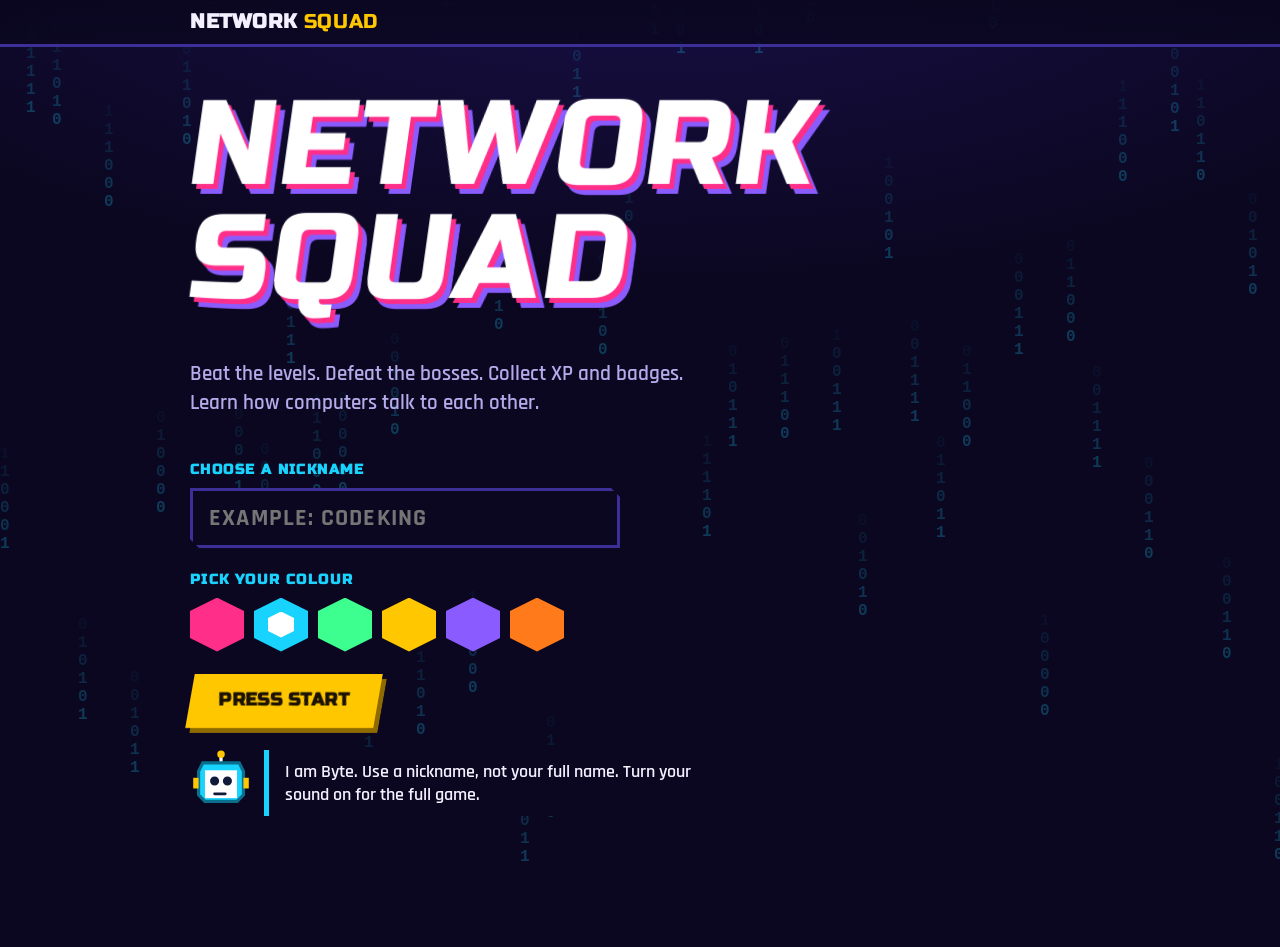
==== jss2-network/index.html @ d05b4d56 "Add JSS2 Network Topologies game (bus, star, ring) Co-Authored-By: Claude Sonnet 5.5 <noreply@anthro" ====
<!doctype html>
<html lang="en"><head><meta charset="utf-8"><meta name="viewport" content="width=device-width,initial-scale=1,viewport-fit=cover"><meta name="theme-color" content="#0B0720">
<title>Network Squad</title>
<link rel="preconnect" href="https://fonts.googleapis.com">
<link rel="stylesheet" href="https://fonts.googleapis.com/css2?family=Russo+One&family=Rajdhani:wght@500;600;700&display=swap">
<style>:root{--void:#0B0720;--panel:#16103F;--panel2:#221858;--line:#3D2F98;--text:#F4F0FF;--muted:#B5AAEA;--cyan:#19D3FF;--mag:#FF2E88;--gold:#FFC700;--lime:#3CFF8F;--red:#FF4757;--violet:#8A5CFF;--ink:#1B1200;--f-display:'Russo One','Arial Black',Impact,sans-serif;--f-body:'Rajdhani','Segoe UI',system-ui,sans-serif;--cut:polygon(0 0,calc(100% - 16px) 0,100% 16px,100% 100%,16px 100%,0 calc(100% - 16px));--cut-s:polygon(0 0,calc(100% - 9px) 0,100% 9px,100% 100%,9px 100%,0 calc(100% - 9px));color-scheme:dark}
*{box-sizing:border-box}
html{background:var(--void)}
body{margin:0;background:#150E3D;background:radial-gradient(120% 70% at 50% -10%,color-mix(in srgb,var(--world,#2A1B7A) 50%,#0B0720) 0%,var(--void) 60%) fixed;color:var(--text);font:600 18px/1.4 var(--f-body);padding-left:16px;padding-left:max(16px,env(safe-area-inset-left,0px));padding-right:16px;padding-right:max(16px,env(safe-area-inset-right,0px));padding-top:0;padding-bottom:90px;overflow-x:hidden}
body::before{content:"";position:fixed;top:0;right:0;left:0;height:0px;height:env(safe-area-inset-top,0px);z-index:60;background:var(--void)}
#rain{position:fixed;top:0;right:0;bottom:0;left:0;width:100%;height:100%;z-index:0;pointer-events:none;opacity:.5}
.wrap{max-width:900px;margin:0 auto;position:relative;z-index:1}
h1,h2,h3,h4{font-family:var(--f-display);font-weight:400;line-height:1.05;margin:0;text-transform:uppercase;letter-spacing:.02em}
button{font:inherit;color:inherit;cursor:pointer;-webkit-tap-highlight-color:transparent}
button:focus-visible,input:focus-visible,a:focus-visible{outline:3px solid var(--gold);outline-offset:3px}
a{color:inherit}
.skew{display:inline-block;transform:skewX(-8deg)}
.eyebrow{font-size:13px;letter-spacing:.18em;text-transform:uppercase;font-weight:700;color:var(--cyan)}
.ic{width:1.2em;height:1.2em;flex:none;fill:none;stroke:currentColor;stroke-width:2;stroke-linecap:round;stroke-linejoin:round}
.btn{position:relative;display:inline-flex;align-items:center;justify-content:center;grid-gap:8px;gap:8px;border:0;background:var(--gold);color:var(--ink);font-family:var(--f-display);text-transform:uppercase;font-size:18px;letter-spacing:.04em;padding:14px 28px;min-height:54px;text-decoration:none;transform:skewX(-10deg);box-shadow:5px 5px 0 #8E6A00;transition:transform .08s,box-shadow .08s}
.btn>*{transform:skewX(10deg)}
.btn:hover{filter:brightness(1.08)}
.btn:active{transform:skewX(-10deg) translate(4px,4px);box-shadow:1px 1px 0 #8E6A00}
.btn.cy{background:var(--cyan);box-shadow:5px 5px 0 #0A6F8C}
.btn.mg{background:var(--mag);color:#fff;box-shadow:5px 5px 0 #8F1450}
.btn.gh{background:transparent;color:var(--text);box-shadow:none;border:2px solid var(--line)}
.btn[disabled]{opacity:.4;pointer-events:none}
.panel{position:relative;background:linear-gradient(160deg,var(--panel2),var(--panel));clip-path:var(--cut);padding:18px 20px 18px 24px;min-width:0}
.panel::before{content:"";position:absolute;left:0;top:0;bottom:0;width:6px;background:var(--acc,var(--cyan))}
.panel.sm{clip-path:var(--cut-s);padding:12px 16px 12px 20px}
.bar{position:sticky;top:0px;top:env(safe-area-inset-top,0px);z-index:50;margin-left:calc(-1*16px);margin-left:calc(-1*max(16px,env(safe-area-inset-left,0px)));margin-right:calc(-1*16px);margin-right:calc(-1*max(16px,env(safe-area-inset-left,0px)));padding:8px 16px;padding:8px max(16px,env(safe-area-inset-left,0px));background:linear-gradient(180deg,rgba(11,7,32,.96),rgba(11,7,32,.85));border-bottom:3px solid var(--line)}
.bar .wrap{display:flex;align-items:center;grid-gap:12px;gap:12px}
.logo{font-family:var(--f-display);text-transform:uppercase;font-size:20px;letter-spacing:.03em;background:none;border:0;padding:0;color:var(--text);flex:none}
.logo b{color:var(--gold);font-weight:400}
.hud{display:flex;align-items:center;grid-gap:10px;gap:10px;flex:1;min-width:0;justify-content:flex-end}
.chip{display:flex;align-items:center;grid-gap:8px;gap:8px;min-width:0}
.av{flex:none;width:38px;height:38px;clip-path:polygon(50% 0,100% 25%,100% 75%,50% 100%,0 75%,0 25%);display:grid;place-items:center;font-family:var(--f-display);color:#fff;font-size:17px}
.xpbox{display:grid;grid-gap:3px;gap:3px;min-width:0;flex:0 1 170px}
.xpbox .t{display:flex;justify-content:space-between;grid-gap:8px;gap:8px;font-size:13px;font-weight:700;letter-spacing:.05em;text-transform:uppercase}
.xpbox .t span:first-child{overflow:hidden;text-overflow:ellipsis;white-space:nowrap}
.xpbar{height:12px;background:#0B0720;transform:skewX(-20deg);border:2px solid var(--line);overflow:hidden}
.xpbar i{display:block;height:100%;background:linear-gradient(90deg,var(--gold),#FF9D00);transition:width .8s cubic-bezier(.2,.8,.2,1)}
.nv{display:flex;grid-gap:6px;gap:6px}
.nv button{background:var(--panel);border:2px solid var(--line);transform:skewX(-10deg);padding:6px 10px;display:flex;align-items:center;grid-gap:6px;gap:6px;font-family:var(--f-display);text-transform:uppercase;font-size:13px}
.nv button>*{transform:skewX(10deg)}
.nv button[aria-pressed="true"]{background:var(--cyan);border-color:var(--cyan);color:#001A22}
.nv button.off{opacity:.5}
@keyframes up{from{opacity:0;transform:translateY(28px) skewY(2deg)}to{opacity:1;transform:none}}
@keyframes slideR{from{opacity:0;transform:translateX(14px)}to{opacity:1;transform:none}}
@keyframes slideL{from{opacity:0;transform:translateX(-14px)}to{opacity:1;transform:none}}
@keyframes slam{0%{opacity:0;transform:scale(3.2) skewX(-8deg);filter:blur(10px)}60%{opacity:1;transform:scale(.94) skewX(-8deg);filter:none}100%{opacity:1;transform:scale(1) skewX(-8deg)}}
@keyframes shake{10%,50%,90%{transform:translateX(-8px)}30%,70%{transform:translateX(8px)}}
@keyframes pulse{50%{transform:scale(1.07)}}
@keyframes glow{50%{box-shadow:0 0 0 8px rgba(255,199,0,.0),0 0 28px 4px rgba(255,199,0,.6)}}
@keyframes floatUp{to{opacity:0;transform:translateY(-70px) scale(1.4)}}
@keyframes sweep{from{transform:translateX(-120%) skewX(-20deg)}to{transform:translateX(220%) skewX(-20deg)}}
@keyframes dash{to{background-position:0 -40px}}
@keyframes flash{from{opacity:.75}to{opacity:0}}
@keyframes drop{0%{opacity:0;transform:translateY(-60px) rotate(-4deg) scale(.9)}70%{transform:translateY(6px) rotate(1deg)}100%{opacity:1;transform:none}}
.rv{animation:up .6s cubic-bezier(.2,.8,.2,1) both}
.pre{opacity:0;transform:translateY(28px)}
.shake{animation:shake .4s}
body.shk .wrap{animation:shake .35s}
.start{min-height:calc(100vh - 90px);display:grid;align-content:center;grid-gap:22px;gap:22px;padding-top:30px;padding-bottom:30px;justify-items:start}
.start h1{font-size:13vw;font-size:clamp(54px,13vw,120px);line-height:.95;color:#fff;text-shadow:5px 5px 0 var(--mag),10px 10px 0 var(--violet)}
.start h1 span{display:inline-block;opacity:0;animation:slam .55s cubic-bezier(.2,.8,.2,1) forwards}
.start .tag{max-width:46ch;font-size:21px;color:var(--muted)}
.press{font-family:var(--f-display);font-size:22px;letter-spacing:.2em;color:var(--gold);animation:pulse 1.1s infinite;text-transform:uppercase}
.field{display:grid;grid-gap:8px;gap:8px;width:100%;max-width:430px}
.field label{font-family:var(--f-display);text-transform:uppercase;font-size:14px;letter-spacing:.1em;color:var(--cyan)}
input[type=text]{font:700 24px var(--f-body);color:var(--text);background:#0B0720;border:3px solid var(--line);clip-path:var(--cut-s);padding:12px 16px;width:100%;text-transform:uppercase;letter-spacing:.05em}
.hexes{display:flex;grid-gap:10px;gap:10px;flex-wrap:wrap}
.hexes button{width:54px;height:54px;border:0;padding:0;clip-path:polygon(50% 0,100% 25%,100% 75%,50% 100%,0 75%,0 25%);position:relative}
.hexes button[aria-pressed="true"]::after{content:"";position:absolute;top:14px;right:14px;bottom:14px;left:14px;background:#fff;clip-path:polygon(50% 0,100% 25%,100% 75%,50% 100%,0 75%,0 25%)}
.hero{padding-top:26px;padding-bottom:8px;display:grid;grid-gap:6px;gap:6px}
.hero h1{font-size:7vw;font-size:clamp(30px,7vw,50px)}
.hero p{margin:0;color:var(--muted);font-size:20px}
.path{display:grid;grid-gap:0;gap:0;padding-top:16px;padding-bottom:16px;position:relative}
.step{position:relative;display:grid;grid-template-columns:76px 1fr;grid-gap:16px;gap:16px;align-items:center}
.step+.step{margin-top:26px}
.step+.step::before{content:"";position:absolute;left:37px;top:-26px;height:26px;width:4px;background:repeating-linear-gradient(180deg,var(--line) 0 8px,transparent 8px 14px);background-size:4px 40px;animation:dash 1.2s linear infinite}
.step.go+.step::before{background:repeating-linear-gradient(180deg,var(--gold) 0 8px,transparent 8px 14px)}
.hex{width:76px;height:84px;clip-path:polygon(50% 0,100% 25%,100% 75%,50% 100%,0 75%,0 25%);background:var(--line);display:grid;place-items:center;font-family:var(--f-display);font-size:34px;color:#fff;position:relative}
.step.cur .hex{background:var(--gold);color:var(--ink);animation:pulse 1.2s infinite}
.step.go .hex{background:var(--lime);color:#00331A}
.step.fin .hex{background:var(--violet)}
.node{display:block;width:100%;text-align:left;border:0;background:none;padding:0;min-width:0;color:inherit}
.node .panel{--acc:var(--line);transition:transform .12s}
.step.cur .panel{--acc:var(--gold)}
.step.go .panel{--acc:var(--lime)}
.step.fin .panel{--acc:var(--violet)}
.node:not([disabled]):hover .panel{transform:translateX(8px)}
.node[disabled]{cursor:not-allowed;opacity:.5}
.node h3{font-size:4.6vw;font-size:clamp(20px,4.6vw,28px)}
.node small{display:block;color:var(--muted);font-size:16px;font-weight:600;margin-top:2px}
.node .row2{display:flex;justify-content:space-between;align-items:center;grid-gap:10px;gap:10px}
.stars{display:flex;grid-gap:2px;gap:2px;flex:none}
.stars .ic{width:28px;height:28px;fill:#2C2370;stroke:none}
.stars .on .ic{fill:var(--gold);filter:drop-shadow(0 0 6px rgba(255,199,0,.8))}
.sec-t{font-size:22px;padding-top:22px;color:var(--gold)}
.badges{display:flex;grid-gap:10px;gap:10px;flex-wrap:wrap;padding-top:10px}
.bdg{display:flex;align-items:center;grid-gap:8px;gap:8px;background:var(--panel);clip-path:var(--cut-s);padding:8px 16px 8px 12px;font-family:var(--f-display);font-size:14px;text-transform:uppercase}
.bdg .ic{width:24px;height:24px}
.bdg.off{opacity:.35;filter:grayscale(1)}
.bdg.on{color:var(--gold)}
.bdg.on .ic{filter:drop-shadow(0 0 6px var(--gold))}
.lh{padding-top:26px;padding-bottom:8px;display:grid;grid-gap:8px;gap:8px}
.lh h1{font-size:9vw;font-size:clamp(36px,9vw,72px);color:#fff;text-shadow:4px 4px 0 var(--mag)}
.stage{display:flex;grid-gap:6px;gap:6px;position:sticky;top:calc(0px + 62px);top:calc(env(safe-area-inset-top,0px) + 62px);z-index:40;padding-top:10px;padding-bottom:10px;background:linear-gradient(180deg,var(--void) 70%,transparent)}
.stage a{flex:1;text-align:center;text-decoration:none;background:var(--panel);border:2px solid var(--line);transform:skewX(-12deg);padding:8px 4px;font-family:var(--f-display);text-transform:uppercase;font-size:14px}
.stage a>*{display:inline-block;transform:skewX(12deg)}
.stage a:hover{border-color:var(--gold)}
.quest{--acc:var(--gold)}
.quest b{font-family:var(--f-display);text-transform:uppercase;color:var(--gold);display:block;font-size:15px;letter-spacing:.1em}
.quest span{font-size:21px}
section{padding-top:22px;padding-bottom:6px;display:grid;grid-gap:14px;gap:14px;scroll-margin-top:130px}
section>h2{font-size:30px;display:flex;align-items:baseline;grid-gap:12px;gap:12px}
section>h2 small{font-family:var(--f-body);font-size:16px;color:var(--cyan);letter-spacing:.16em}
.cprog{font-weight:700;color:var(--muted);letter-spacing:.05em}
.cards{display:grid;grid-template-columns:repeat(auto-fit,minmax(250px,1fr));grid-template-columns:repeat(auto-fit,minmax(min(100%,250px),1fr));grid-gap:16px;gap:16px}
.flip{perspective:1000px;background:none;border:0;padding:0;text-align:left;color:inherit}
.flip .in{display:grid;width:100%;height:100%;transition:transform .6s cubic-bezier(.3,1.3,.5,1);transform-style:preserve-3d}
.flip[aria-pressed="true"] .in{transform:rotateY(180deg)}
.face{grid-area:1/1;min-height:270px;backface-visibility:hidden;-webkit-backface-visibility:hidden;clip-path:var(--cut);padding:18px 18px 18px 22px;display:flex;flex-direction:column;grid-gap:8px;gap:8px}
.face.f{overflow:hidden;background:repeating-linear-gradient(135deg,#1C1450 0 14px,#241A66 14px 28px);justify-content:space-between;position:relative}
.face.f::after{content:"";position:absolute;top:0;left:0;height:100%;width:40%;background:linear-gradient(100deg,transparent,rgba(255,255,255,.14),transparent);animation:sweep 3.2s infinite;pointer-events:none}
.face.f .q{font-family:var(--f-display);font-size:72px;color:var(--cyan);line-height:1;text-shadow:0 0 22px rgba(25,211,255,.7)}
.face.f h3{font-size:22px}
.face.f .tap{font-size:14px;letter-spacing:.14em;color:var(--gold);text-transform:uppercase}
.face.b{background:linear-gradient(160deg,#1E5BFF,#6A2BE0);transform:rotateY(180deg);font-size:17.5px;line-height:1.3;overflow:hidden}
.face.b h4{font-size:20px;color:var(--gold)}
.face.b .ph{margin:-18px -18px 0 -22px;height:128px;flex:none;background:#0B0720;display:grid;place-items:center;position:relative;overflow:hidden}
.face.b .ph img{position:absolute;top:0;right:0;bottom:0;left:0;width:100%;height:100%;object-fit:cover;object-position:top;display:block}
.face.b .ph .ic{width:56px;height:56px;color:var(--cyan)}
.face.b .like{background:rgba(11,7,32,.45);padding:8px 12px;font-weight:700;display:flex;grid-gap:10px;gap:10px;align-items:center}
.lk{width:86px;height:86px;object-fit:cover;flex:none;clip-path:var(--cut-s)}
.face.b .like em{font-style:normal;color:var(--gold);font-family:var(--f-display);font-size:13px;letter-spacing:.1em;text-transform:uppercase;display:block}
.w{--acc:var(--cyan);position:relative;background:linear-gradient(160deg,var(--panel2),var(--panel));clip-path:var(--cut);padding:20px 22px 22px 26px;display:grid;grid-gap:14px;gap:14px;min-width:0}
.w::before{content:"";position:absolute;left:0;top:0;bottom:0;width:6px;background:var(--acc)}
.w h3{font-size:26px}
.hint{margin:0;color:var(--muted)}
.row{display:flex;grid-gap:12px;gap:12px;align-items:center;justify-content:space-between;flex-wrap:wrap}
.target{font-family:var(--f-display);text-transform:uppercase;font-size:5.5vw;font-size:clamp(24px,5.5vw,36px);text-align:center;padding:30px 16px;min-height:120px;display:grid;place-items:center;background:linear-gradient(180deg,#0B0720,#150E3D);clip-path:var(--cut);word-wrap:break-word;overflow-wrap:anywhere;animation:drop .45s cubic-bezier(.2,1.2,.4,1) both;line-height:1.15}
.opts{display:grid;grid-template-columns:repeat(auto-fit,minmax(240px,1fr));grid-template-columns:repeat(auto-fit,minmax(min(100%,240px),1fr));grid-gap:12px;gap:12px}
.opt{position:relative;background:var(--panel);border:0;border-left:8px solid var(--c,var(--line));padding:14px 16px;text-align:left;font-family:var(--f-body);font-weight:700;font-size:19px;display:flex;grid-gap:10px;gap:10px;align-items:center;min-height:60px;clip-path:var(--cut-s);transition:transform .1s,background .15s;animation:slideR .4s cubic-bezier(.2,.8,.2,1) both;animation-delay:calc(var(--i,0)*70ms)}
.opt:hover:not([disabled]){background:var(--panel2);transform:translateX(6px)}
.opt:active:not([disabled]){transform:scale(.97)}
.opt.ok{background:#0E5B37;border-left-color:var(--lime)}
.opt.no{background:#6A1730;border-left-color:var(--red);animation:shake .4s}
.opt .m{margin-left:auto;font-family:var(--f-display);font-size:22px}
.opt.ok .m{color:var(--lime)}
.opt.no .m{color:var(--red)}
.cats{display:flex;flex-wrap:wrap;grid-gap:12px;gap:12px}
.cats .opt{flex:1 1 160px;justify-content:center;text-align:center;font-family:var(--f-display);text-transform:uppercase;font-size:17px}
.qtext{font-family:var(--f-display);font-size:4.4vw;font-size:clamp(20px,4.4vw,28px);line-height:1.25;margin:0;text-transform:none;animation:slideL .45s cubic-bezier(.2,.8,.2,1) both}
.blank{display:inline-block;min-width:3.5em;border-bottom:4px solid var(--gold);text-align:center;margin-left:2px;margin-right:2px;color:var(--gold)}
.blank.f{color:var(--lime);border-color:var(--lime)}
.pips{display:flex;grid-gap:6px;gap:6px}
.pips i{width:22px;height:10px;transform:skewX(-20deg);background:#2C2370;display:block}
.pips i.ok{background:var(--lime)}
.pips i.no{background:var(--red)}
.pips i.cur{background:var(--gold);animation:pulse 1s infinite}
.hud2{display:flex;justify-content:space-between;align-items:center;grid-gap:12px;gap:12px;flex-wrap:wrap}
.score{font-family:var(--f-display);font-size:5vw;font-size:clamp(20px,5vw,30px);color:var(--gold)}
.meter{height:12px;width:140px;background:#0B0720;transform:skewX(-20deg);border:2px solid var(--line);overflow:hidden}
.meter i{display:block;height:100%;width:0;background:linear-gradient(90deg,var(--mag),var(--gold));transition:width .25s}
.combo{font-family:var(--f-display);text-transform:uppercase;color:var(--mag);font-size:20px;min-width:110px;display:flex;align-items:center;grid-gap:6px;gap:6px}
.combo.on{animation:pulse .35s}
.timer{height:10px;background:#0B0720;transform:skewX(-20deg);overflow:hidden}
.timer i{display:block;height:100%;width:100%;background:var(--violet)}
.byte{display:flex;grid-gap:12px;gap:12px;align-items:flex-start;min-height:64px}
.byte svg{flex:none;width:62px;height:62px}
.bubble{position:relative;background:#0B0720;padding:10px 16px;flex:1;min-width:0;border-left:5px solid var(--cyan);font-size:18px;line-height:1.3;animation:slideR .3s both}
.bubble.ok{border-color:var(--lime)}
.bubble.no{border-color:var(--red)}
.result{display:grid;grid-gap:14px;gap:14px;justify-items:start}
.big{font-family:var(--f-display);font-size:72px;line-height:1;color:#fff;text-shadow:4px 4px 0 var(--mag)}
.xpg{display:inline-block;background:var(--gold);color:var(--ink);font-family:var(--f-display);padding:4px 16px;transform:skewX(-10deg);animation:slam .5s both}
.miss{display:grid;grid-gap:6px;gap:6px;width:100%}
.miss div{background:#3A1330;border-left:5px solid var(--red);padding:6px 12px;font-size:17px}
.arena{display:grid;grid-template-columns:1fr auto 1fr;grid-gap:12px;gap:12px;align-items:center;background:linear-gradient(180deg,#0B0720,#1A0F4A);clip-path:var(--cut);padding:14px 18px}
.fighter{display:grid;grid-gap:6px;gap:6px;justify-items:center;min-width:0}
.fighter .nm{font-family:var(--f-display);font-size:14px;text-transform:uppercase;letter-spacing:.06em;text-align:center}
.vs{font-family:var(--f-display);font-size:34px;color:var(--mag);text-shadow:3px 3px 0 #4A0A28}
.hearts{display:flex;grid-gap:4px;gap:4px}
.hearts svg{width:26px;height:26px}
.hp{display:flex;grid-gap:4px;gap:4px;width:100%;max-width:200px}
.hp i{flex:1;height:14px;background:var(--red);transform:skewX(-20deg);transition:background .2s,transform .3s}
.hp i.lost{background:#2C1730;transform:skewX(-20deg) scaleY(.5)}
.bossw{width:92px;height:92px}
.hit{animation:shake .4s}
.flashfx{position:fixed;top:0;right:0;bottom:0;left:0;z-index:70;pointer-events:none;animation:flash .4s forwards}
.fl{position:fixed;z-index:80;pointer-events:none;font-family:var(--f-display);font-size:34px;color:var(--gold);text-shadow:3px 3px 0 #000;animation:floatUp .9s forwards}
.ov{position:fixed;top:0;right:0;bottom:0;left:0;z-index:90;display:grid;place-items:center;overflow:hidden;background:rgba(11,7,32,.0)}
.ov .p1,.ov .p2{position:absolute;top:-10%;bottom:-10%;width:60%;transition:transform .45s cubic-bezier(.7,0,.2,1)}
.ov .p1{left:-10%;background:var(--mag);transform:translateX(-130%) skewX(-14deg)}
.ov .p2{right:-10%;background:var(--violet);transform:translateX(130%) skewX(-14deg)}
.ov.in .p1,.ov.in .p2{transform:translateX(0) skewX(-14deg)}
.ov .tx{position:relative;text-align:center;display:grid;grid-gap:10px;gap:10px;padding:20px}
.ov .tx .a{font-family:var(--f-display);font-size:5vw;font-size:clamp(20px,5vw,30px);letter-spacing:.3em;color:var(--gold);opacity:0;animation:slideL .4s .3s forwards}
.ov .tx .b{font-family:var(--f-display);font-size:13vw;font-size:clamp(44px,13vw,120px);line-height:.95;color:#fff;text-shadow:5px 5px 0 #000;opacity:0;animation:slam .5s .45s both;text-transform:uppercase}
.ov .tx .c{font-size:22px;max-width:30ch;margin:0 auto;opacity:0;animation:up .5s .8s forwards}
.ov.out{opacity:0;transition:opacity .35s}
.ov.win .p1{background:var(--lime)}
.ov.win .p2{background:var(--cyan)}
.ov.win .tx .b{color:#fff}
.ov.lose .p1{background:var(--red)}
.ov.lose .p2{background:#6A1730}
.stack{display:grid;grid-gap:8px;gap:8px}
.layer{padding:14px 18px;font-family:var(--f-display);text-transform:uppercase;display:flex;justify-content:space-between;align-items:center;grid-gap:10px;gap:10px;min-height:58px;border:3px dashed var(--line);color:var(--muted);clip-path:var(--cut-s);font-size:17px}
.layer small{font-family:var(--f-body);font-size:15px;text-transform:none;font-weight:600}
.layer.placed{border-style:solid;border-color:transparent;color:#fff;animation:drop .45s both}
.layer.l3{background:#7B4DFF}
.layer.l2{background:#1E6BFF}
.layer.l1{background:#0E9A55}
.layer.l0{background:#E8590C}
.layer.act{outline:4px solid var(--gold);transform:scale(1.03);animation:glow 1s infinite}
.pool{display:flex;grid-gap:10px;gap:10px;flex-wrap:wrap}
.pool .opt{flex:1 1 200px}
.flowtext{background:#0B0720;border-left:5px solid var(--gold);padding:14px 18px;min-height:78px}
.boot{background:#04020E;color:#6BFFAE;font-family:ui-monospace,Consolas,monospace;font-weight:700;font-size:15px;padding:14px 16px;min-height:150px;line-height:1.7;word-wrap:break-word;overflow-wrap:anywhere;border:2px solid var(--line)}
.boot .e{color:#FF7B8A}
.apps{display:grid;grid-template-columns:repeat(4,1fr);grid-gap:10px;gap:10px}
.apps button{background:var(--panel);border:0;clip-path:var(--cut-s);padding:14px 4px;display:grid;grid-gap:4px;gap:4px;justify-items:center;font-family:var(--f-display);font-size:13px;text-transform:uppercase}
.apps button .ic{width:34px;height:34px;color:var(--cyan)}
.apps button[disabled]{opacity:.3;cursor:not-allowed}
.apps button:not([disabled]){animation:drop .4s both}
.sw{display:inline-flex;grid-gap:10px;gap:10px;align-items:center;font-family:var(--f-display);text-transform:uppercase;font-size:14px;background:var(--panel);border:2px solid var(--line);padding:8px 16px 8px 10px;transform:skewX(-10deg)}
.sw i{width:42px;height:22px;background:var(--red);position:relative;display:block}
.sw i::after{content:"";position:absolute;left:3px;top:3px;width:16px;height:16px;background:#fff;transition:left .2s}
.sw[aria-pressed="true"] i{background:var(--lime)}
.sw[aria-pressed="true"] i::after{left:23px}
.files{display:grid;grid-gap:8px;gap:8px}
.file{display:flex;align-items:center;grid-gap:12px;gap:12px;background:#0B0720;padding:10px 14px;font-weight:700}
.file .b2{flex:1;height:14px;background:#2C2370;transform:skewX(-20deg);overflow:hidden}
.file .b2 i{display:block;height:100%;background:var(--cyan);transition:width .7s cubic-bezier(.3,1.2,.5,1)}
.file .mb{font-family:var(--f-display);min-width:78px;text-align:right}
.limit{display:flex;justify-content:space-between;font-family:var(--f-display);text-transform:uppercase;background:#0B0720;padding:12px 16px;border-left:6px solid var(--line)}
.limit.okk{border-color:var(--lime);color:var(--lime)}
.limit.bad{border-color:var(--red);color:var(--red)}
.tally{display:grid;grid-template-columns:repeat(auto-fit,minmax(150px,1fr));grid-gap:12px;gap:12px}
.tally div{background:var(--panel);clip-path:var(--cut-s);padding:10px 16px;font-weight:700;color:var(--muted);text-transform:uppercase;font-size:14px;letter-spacing:.06em}
.tally b{display:block;font-family:var(--f-display);font-size:34px;color:#fff;letter-spacing:0}
.board{display:grid;grid-gap:10px;gap:10px;padding-top:16px}
.pl{display:grid;grid-template-columns:54px 40px 1fr auto auto;grid-gap:12px;gap:12px;align-items:center;background:var(--panel);clip-path:var(--cut-s);padding:10px 16px 10px 12px;animation:slideR .5s cubic-bezier(.2,.8,.2,1) both;animation-delay:calc(var(--i,0)*70ms);min-width:0}
.pl .rk{font-family:var(--f-display);font-size:34px;text-align:center;color:var(--muted)}
.pl.r1{background:linear-gradient(90deg,#6B4B00,var(--panel));box-shadow:inset 6px 0 0 var(--gold)}
.pl.r1 .rk{color:var(--gold);text-shadow:0 0 14px var(--gold)}
.pl.r2{box-shadow:inset 6px 0 0 #C8D0E6}
.pl.r2 .rk{color:#C8D0E6}
.pl.r3{box-shadow:inset 6px 0 0 #E3A26B}
.pl.r3 .rk{color:#E3A26B}
.pl.me{outline:3px solid var(--cyan);outline-offset:-3px}
.pl .nm{min-width:0;font-family:var(--f-display);text-transform:uppercase;overflow:hidden;text-overflow:ellipsis;white-space:nowrap;font-size:18px}
.pl .nm small{display:block;font-family:var(--f-body);font-size:14px;color:var(--muted);text-transform:none;font-weight:600}
.pl .xp{font-family:var(--f-display);color:var(--gold);font-size:20px}
.rm{background:none;border:2px solid var(--line);padding:2px 8px;font-size:12px;text-transform:uppercase}
.note{background:#0B0720;border-left:5px solid var(--gold);padding:12px 16px;font-size:17px}
body.lite .face.f::after{display:none}
body.lite .bgboss svg,body.lite .brief .bz svg,body.lite .step.cur .hex{animation:none}
body.lite *{filter:none!important}
#errb{position:fixed;left:0;right:0;bottom:0;z-index:999;background:#FF4757;color:#fff;font:700 16px/1.3 Arial,sans-serif;padding:10px 14px}
.mdtabs{display:flex;grid-gap:8px;gap:8px;flex-wrap:wrap}
.mdtabs .opt{flex:1 1 140px;justify-content:center;text-align:center;font-family:var(--f-display);text-transform:uppercase;font-size:14px}
.mdtabs .opt[aria-pressed="true"]{background:var(--cyan);color:#001A22;border-left-color:#fff}
.topo{background:#0B0720;padding:8px;clip-path:var(--cut-s)}
.topo svg{width:100%;height:auto;max-height:400px;display:block;touch-action:manipulation}
.face.b .ph svg{position:absolute;top:0;left:0;width:100%;height:100%;padding:6px}
.slp svg{width:100%;height:auto;max-height:280px;display:block;padding:10px;background:#0B0720}
.target svg{max-height:210px;width:auto;max-width:100%;display:block}
#fx{position:fixed;top:0;right:0;bottom:0;left:0;width:100%;height:100%;pointer-events:none;z-index:85}
.target img{max-height:240px;width:auto;max-width:100%;object-fit:contain;display:block}
.target.pic{padding:10px}
.ask{font-family:var(--f-display);font-size:4.6vw;font-size:clamp(20px,4.6vw,28px);text-transform:none;background:var(--gold);color:var(--ink);padding:12px 18px;clip-path:var(--cut-s);animation:slam .45s both}
.shot{position:relative;line-height:0;max-width:640px;width:100%;margin:0 auto;border:3px solid var(--line);cursor:crosshair;overflow:hidden;touch-action:manipulation}
.shot img{width:100%;height:auto;display:block;user-select:none;-webkit-user-drag:none}
.rip{position:absolute;width:26px;height:26px;margin:-13px 0 0 -13px;border:3px solid var(--red);border-radius:50%;pointer-events:none;animation:floatUp .7s forwards}
.tgt{position:absolute;border:4px solid var(--lime);box-shadow:0 0 0 3px #000,0 0 26px 6px rgba(60,255,143,.8);pointer-events:none;animation:pulse .8s 3}
.tgt.hint{border-color:var(--gold);box-shadow:0 0 0 3px #000,0 0 26px 6px rgba(255,199,0,.8)}
.brief{background:#0B0720;position:fixed;top:0;right:0;bottom:0;left:0;z-index:95;background:radial-gradient(90% 60% at 50% 100%,color-mix(in srgb,var(--world,#2A1B7A) 70%,#000) 0%,rgba(7,4,20,.97) 70%);display:grid;align-items:end;padding:20px 16px calc(24px + 0px);padding:20px max(16px,env(safe-area-inset-left,0px)) calc(24px + env(safe-area-inset-bottom,0px));animation:flash 0s;cursor:pointer}
.brief .bx{max-width:860px;margin:0 auto;width:100%;display:grid;grid-template-columns:auto 1fr;grid-gap:18px;gap:18px;align-items:end;animation:up .5s both}
.bgboss{position:absolute;top:0;right:0;bottom:40%;left:0;display:grid;place-items:center;opacity:.28;pointer-events:none}
.bgboss svg{width:60vw;width:min(60vw,420px);height:auto;animation:bob 3s ease-in-out infinite}
.brief .bz svg{width:22vw;width:clamp(90px,22vw,170px);height:auto;animation:bob 2s ease-in-out infinite;filter:drop-shadow(0 0 24px rgba(25,211,255,.6))}
@keyframes bob{50%{transform:translateY(-10px)}}
.brief .bt{background:#0B0720;border-left:6px solid var(--cyan);padding:16px 20px;clip-path:var(--cut);min-height:150px;display:grid;grid-gap:8px;gap:8px;align-content:start}
.brief .who{font-family:var(--f-display);font-size:14px;letter-spacing:.14em;color:var(--cyan);text-transform:uppercase}
.brief p{margin:0;font-size:4.4vw;font-size:clamp(20px,4.4vw,28px);line-height:1.3}
.brief .go{justify-self:end;font-family:var(--f-display);color:var(--gold);font-size:14px;letter-spacing:.14em;text-transform:uppercase;animation:pulse 1s infinite}
.can{margin:6px 0 0;padding-left:20px;display:grid;grid-gap:4px;gap:4px;font-size:20px}
.sl{display:grid;grid-template-columns:1.15fr 1fr;grid-gap:20px;gap:20px;align-items:start}
.sl.one{grid-template-columns:1fr}
@media (max-width:700px){.sl{grid-template-columns:1fr}}
.pts2{list-style:none;margin:10px 0 0;padding:0;display:grid;grid-gap:10px;gap:10px;font-size:3.8vw;font-size:clamp(19px,3.8vw,23px);line-height:1.35}
.pts2 li{padding-left:18px;position:relative;opacity:0;animation:slideL .5s cubic-bezier(.2,.8,.2,1) forwards}
.pts2 li::before{content:"";position:absolute;left:0;top:.5em;width:8px;height:8px;background:var(--gold);transform:rotate(45deg)}
.pts2 b{color:var(--gold)}
.slp{margin:0;position:relative;background:#0B0720;clip-path:var(--cut-s);animation:drop .5s .2s both}
.slp img{width:100%;max-height:300px;object-fit:contain;display:block;background:#000}
.slp .lk2{position:absolute;right:8px;bottom:44px;width:34%;max-height:none;border:3px solid var(--gold);object-fit:cover;height:34%;aspect-ratio:1;background:#000}
.slp figcaption{padding:8px 14px;font-size:16px;color:var(--muted)}
.qc{display:grid;grid-gap:10px;gap:10px;background:#0B0720;padding:14px 16px;border-left:6px solid var(--gold)}
.tick{display:flex;grid-gap:14px;gap:14px;align-items:flex-start;text-align:left;width:100%;background:var(--panel);border:0;border-left:6px solid var(--line);clip-path:var(--cut-s);padding:14px 16px;font-size:19px;font-weight:600}
.tick .bx2{flex:none;width:28px;height:28px;border:3px solid var(--line);background:#0B0720;display:grid;place-items:center;transform:rotate(45deg) scale(.8)}
.tick[aria-pressed="true"]{border-left-color:var(--lime)}
.tick[aria-pressed="true"] .bx2{background:var(--lime);border-color:var(--lime)}
textarea{width:100%;min-height:96px;font:600 19px/1.4 var(--f-body);color:var(--text);background:#0B0720;border:3px solid var(--line);padding:12px 14px;resize:vertical}
.brief .skip{position:absolute;top:calc(14px + 0px);top:calc(14px + env(safe-area-inset-top,0px));right:16px;background:none;border:2px solid var(--line);color:var(--muted);font-family:var(--f-display);text-transform:uppercase;font-size:13px;padding:6px 14px}
@media (max-width:700px){.xpbox{display:none}
.logo{display:none}
#nfs{display:none}
.nv button{padding:6px 9px}
.hud{justify-content:space-between}
.nv button .lab{display:none}
.arena{grid-template-columns:1fr 1fr}
.vs{display:none}
.pl{grid-template-columns:40px 34px 1fr auto}
.pl .rm{grid-column:1/-1}}
@media (prefers-reduced-motion:reduce){*{animation-duration:.01s!important;animation-delay:0s!important;transition:none!important}}
html.no-flexgap .btn>*+*{margin-left:8px}
html.no-flexgap .bar .wrap>*+*{margin-left:12px}
html.no-flexgap .hud>*+*{margin-left:10px}
html.no-flexgap .chip>*+*{margin-left:8px}
html.no-flexgap .xpbox .t>*+*{margin-left:8px}
html.no-flexgap .nv>*+*{margin-left:6px}
html.no-flexgap .nv button>*+*{margin-left:6px}
html.no-flexgap .hexes>*{margin:0 10px 10px 0}
html.no-flexgap .node .row2>*+*{margin-left:10px}
html.no-flexgap .stars>*+*{margin-left:2px}
html.no-flexgap .badges>*{margin:0 10px 10px 0}
html.no-flexgap .bdg>*+*{margin-left:8px}
html.no-flexgap .stage>*+*{margin-left:6px}
html.no-flexgap section>h2>*+*{margin-left:12px}
html.no-flexgap .face>*+*{margin-left:8px}
html.no-flexgap .face.b .like>*+*{margin-left:10px}
html.no-flexgap .row>*{margin:0 12px 12px 0}
html.no-flexgap .opt>*+*{margin-left:10px}
html.no-flexgap .cats>*{margin:0 12px 12px 0}
html.no-flexgap .pips>*+*{margin-left:6px}
html.no-flexgap .hud2>*{margin:0 12px 12px 0}
html.no-flexgap .combo>*+*{margin-left:6px}
html.no-flexgap .byte>*+*{margin-left:12px}
html.no-flexgap .hearts>*+*{margin-left:4px}
html.no-flexgap .hp>*+*{margin-left:4px}
html.no-flexgap .layer>*+*{margin-left:10px}
html.no-flexgap .pool>*{margin:0 10px 10px 0}
html.no-flexgap .sw>*+*{margin-left:10px}
html.no-flexgap .file>*+*{margin-left:12px}
html.no-flexgap .mdtabs>*{margin:0 8px 8px 0}
html.no-flexgap .tick>*+*{margin-left:14px}</style></head><body>

<script>(function(){try{var d=document.createElement('div');d.style.cssText='display:flex;flex-direction:column;gap:1px';var x=document.createElement('div'),y=document.createElement('div');x.style.height='1px';y.style.height='1px';d.appendChild(x);d.appendChild(y);document.body.appendChild(d);var ok=d.scrollHeight===3;document.body.removeChild(d);if(!ok)document.documentElement.className+=' no-flexgap'}catch(e){}})();</script>
<script>window.addEventListener('error',function(e){var d=document.getElementById('errb');if(!d){d=document.createElement('div');d.id='errb';document.body.appendChild(d)}d.textContent='Problem: '+(e.message||'unknown')+(e.lineno?' (line '+e.lineno+')':'')+'. Please screenshot this for your teacher.'});</script>
<canvas id="rain" aria-hidden="true"></canvas>
<div class="bar"><div class="wrap">
  <button class="logo" id="logo" type="button">Network <b>Squad</b></button>
  <div class="hud" id="hud"></div>
</div></div>
<main class="wrap" id="app"></main>
<canvas id="fx" aria-hidden="true"></canvas>

<script>
const MCQ=[
 [{q:'A network topology is the _____ of the computers and devices in a network.',o:['layout (shape)','price','colour','speed']},
  {q:'Each computer or device in a network is called a _____.',o:['node','keyboard','folder','battery']},
  {q:'Which of these is a type of network topology?',o:['Ring','Hammer','Pencil','Window']},
  {q:'A network is two or more computers _____ together so they can share things.',o:['joined','painted','deleted','folded']},
  {q:'The cables that join the computers in a network are called _____.',o:['links','icons','keys','files']}],
 [{q:'In a bus topology, all the computers are connected to _____.',o:['one main cable','a central hub','a circle of cables','a satellite']},
  {q:'The main cable in a bus topology is called the _____.',o:['bus (backbone)','hub','node','monitor']},
  {q:'What can happen if the main cable of a bus network breaks?',o:['The whole network can stop','Only one computer stops','Nothing happens','The computers become faster']},
  {q:'Which is an advantage of a bus topology?',o:['It is cheap and uses less cable','It never breaks','It is fastest with a thousand computers','It needs no cable']},
  {q:'A disadvantage of a bus topology is that it _____ when many computers send data.',o:['slows down','speeds up','turns into a star','stops needing a cable']}],
 [{q:'In a star topology, every computer connects to a _____.',o:['central hub or switch','main bus cable','ring of cables','keyboard']},
  {q:'In a star network, one computer\'s cable breaks. What happens?',o:['Only that computer loses its connection','The whole network stops','The hub explodes','Every computer slows down']},
  {q:'Which is an advantage of a star topology?',o:['It is easy to add a computer and find faults','It uses the least cable','It needs no hub','It costs nothing']},
  {q:'A disadvantage of a star topology is that if the hub fails, _____.',o:['the whole network stops','nothing happens','only one computer stops','the cables get shorter']},
  {q:'A star network usually needs _____ cable than a bus network.',o:['more','less','the same amount of','no']}],
 [{q:'In a ring topology, each computer is connected to _____.',o:['two neighbours, making a circle','one main cable','a central hub','no other computer']},
  {q:'In a ring topology, data travels _____.',o:['around the circle, from one computer to the next','to every computer at once through a hub','straight down a main cable','nowhere']},
  {q:'Which is an advantage of a ring topology?',o:['Data moves in an orderly way and every computer gets a fair turn','It uses the most cable','It needs a hub','It never fails']},
  {q:'A disadvantage of a ring topology is that if one computer or cable fails, _____.',o:['the whole ring can stop working','only that computer stops while all others work','nothing happens','the ring becomes a star']},
  {q:'Which topology has a central hub or switch?',o:['Star','Bus','Ring','None of them']}]
];
const HW=[
 {obj:['Explain what a computer network is.','Define network topology and name three types.'],th:['What is a computer network?','What is a network topology?','Name the three types of network topology you have learnt.'],asg:'List five devices (nodes) in your school or home that could be part of a network.',prj:'Draw a map of the computers in your school lab. Show how you think they are joined together.'},
 {obj:['Describe a bus topology.','State advantages and disadvantages of a bus topology.'],th:['Describe a bus topology in your own words.','State two advantages of a bus topology.','State two disadvantages of a bus topology.'],asg:'Draw a bus topology with five computers. Label the main cable and the terminators.',prj:'Think of a road with bus stops. Write a short paragraph to explain how it is like a bus network.'},
 {obj:['Describe a star topology.','State advantages and disadvantages of a star topology.'],th:['Describe a star topology in your own words.','State two advantages of a star topology.','State two disadvantages of a star topology.'],asg:'Draw a star topology with six computers and a hub. Label each part.',prj:'Find out which device at home or in school works like a hub or switch. Write what it connects.'},
 {obj:['Describe a ring topology.','State advantages and disadvantages of a ring topology, and compare the three topologies.'],th:['Describe a ring topology in your own words.','State one advantage and one disadvantage of a ring topology.','Which topology would you choose for a small school lab? Give a reason.'],asg:'Draw a ring topology with six computers. Use arrows to show the direction of the data.',prj:'Make a table that compares bus, star and ring. Include one advantage and one disadvantage of each.'}
];
const ANS=[[0,0,0,0,0],[0,0,0,0,0],[0,0,0,0,0],[0,0,0,0,0]];
const WHY=[
 ['Topology means the shape or layout of a network. It shows how the computers are arranged and joined.','Every computer, printer or phone on a network is called a node.','Bus, star and ring are the three types of topology in this lesson.','A network is two or more computers joined together so they can share files, printers and the internet.','The cables (or wireless signals) that join the nodes are called links.'],
 ['In a bus topology every computer is connected to one main cable.','The main cable is called the bus or backbone.','Everything depends on the main cable. If it breaks, the whole network can stop.','A bus network is cheap because it uses less cable than other layouts.','All computers share one cable, so the network slows down when many send data.'],
 ['In a star topology every computer has its own cable to a central hub or switch.','Each computer has its own cable, so only the computer with the broken cable is cut off.','Because each computer has its own cable, it is easy to add computers and to find which one has a fault.','The hub is the centre of everything. If it fails, no computer can talk to another.','Every computer needs its own cable to the hub, so a star uses more cable.'],
 ['In a ring, each computer joins two neighbours and the cables form a circle.','Data passes from one computer to the next around the circle, in one direction.','Data moves in an orderly way, so computers do not crash into each other and each gets a fair turn.','The data must pass through every computer, so one break can stop the whole ring.','Only the star topology has a central hub or switch.']
];
const LEVELS=[
 {id:1,name:'Network Basics',wp:'JSS 2 · Topic 1',topic:'What Is a Network Topology?',badge:'Network Starter',boss:['The Tangle','#FF2E88'],
  mission:'A storm tangled the lab cables. Learn how computers are joined so you can sort them out.',
  cards:[
   {t:'Network',ic:'network',svg:'net',d:'A network is two or more computers joined together so they can share files, printers and the internet.',like:'Children holding hands in a line. Each one can pass a message to the next.'},
   {t:'Node',ic:'laptop',svg:'net',d:'A node is any computer, printer or phone on the network.',like:'Each house on a street is a node. The street joins them.'},
   {t:'Link',ic:'plug',svg:'net',d:'A link is a cable (or wireless signal) that joins the nodes.',like:'The road between two villages.'},
   {t:'Topology',ic:'map',svg:'all',d:'Topology means the shape or layout of a network. It shows how the computers are arranged and joined.',like:'A map of your school. It shows where each building is and how the paths join them.'}]},
 {id:2,name:'Bus Line',wp:'JSS 2 · Topic 2',topic:'Bus Topology',badge:'Bus Builder',boss:['Bus Breaker','#FFC700'],
  mission:'All the computers hang on one long cable. Learn how a bus network works and what can go wrong.',
  cards:[
   {t:'Bus topology',ic:'list',svg:'bus',d:'All the computers connect to one main cable called the bus (or backbone).',like:'A danfo bus route. Every bus stop is on the same road.'},
   {t:'Terminators',ic:'lock',svg:'bus',d:'A terminator sits at each end of the main cable. It stops the signal from bouncing back.',like:'The wall at the end of a corridor. It stops the ball rolling out.'},
   {t:'Advantages',ic:'star',svg:'bus',d:'A bus network is cheap, easy to set up, uses less cable and is good for a small network.',like:'A short road with a few bus stops is cheap to build.'},
   {t:'Disadvantages',ic:'shield',svg:'bus',d:'If the main cable breaks, the whole network can stop. It slows down with many computers, and faults are hard to find.',like:'If the road is blocked, no bus can pass.'}]},
 {id:3,name:'Star Station',wp:'JSS 2 · Topic 3',topic:'Star Topology',badge:'Star Engineer',boss:['Hub Crasher','#19D3FF'],
  mission:'Every computer connects to a hub in the middle. Learn how a star network works and what can go wrong.',
  cards:[
   {t:'Star topology',ic:'network',svg:'star',d:'Every computer connects to a central hub or switch. Each computer has its own cable.',like:'A village square. Every path leads to the middle.'},
   {t:'Hub and switch',ic:'chip',svg:'star',d:'The hub (or switch) is the box in the middle. It passes data from one computer to another.',like:'A traffic warden at a junction. He sends each car the right way.'},
   {t:'Advantages',ic:'star',svg:'star',d:'If one cable or computer fails, the others keep working. It is easy to add computers and easy to find faults.',like:'If one path to the square is blocked, the other paths still work.'},
   {t:'Disadvantages',ic:'shield',svg:'star',d:'If the hub fails, the whole network stops. It needs more cable than a bus, and the hub costs money.',like:'If the village square is closed, nobody can meet.'}]},
 {id:4,name:'Ring Road',wp:'JSS 2 · Topic 4',topic:'Ring Topology and Comparing Topologies',badge:'Ring Master',boss:['Loop Lord','#8A5CFF'],
  mission:'The computers pass data around a circle. Learn how a ring works, then compare all three topologies.',
  cards:[
   {t:'Ring topology',ic:'gear',svg:'ring',d:'Each computer connects to two neighbours. Together they make a circle.',like:'Children sitting in a circle, passing a parcel.'},
   {t:'One direction',ic:'map',svg:'ring',d:'Data travels in one direction around the ring. Each computer passes it to the next.',like:'Passing a bucket of water from hand to hand.'},
   {t:'Advantages',ic:'star',svg:'ring',d:'Data moves in an orderly way. Every computer gets a fair turn. It works well even when the network is busy.',like:'Everyone in the circle gets a turn to hold the parcel.'},
   {t:'Disadvantages',ic:'shield',svg:'ring',d:'If one computer or cable fails, the whole ring can stop. Faults are hard to find, and adding a computer disturbs the network.',like:'If one child drops out, the parcel stops moving.'},
   {t:'Compare all three',ic:'list',svg:'all',d:'Bus: one main cable, cheap. Star: central hub, easy to fix. Ring: a circle, fair turns.',like:'Three ways to arrange the same school desks.'}]}
];
const TEACH={
1:[
 {h:'What is a computer network?',lines:['A **network** is two or more computers **joined together**.','They can share **files**, **printers** and the **internet**.','Example: the computers in your school lab.'],svg:'net',cap:'A small network: computers, a printer and a hub.',q:'A network is two or more computers...',o:['joined together','kept in a box','painted blue','switched off']},
 {h:'Nodes and links',lines:['Each computer, printer or phone on the network is a **node**.','The cables (or wireless signals) that join them are called **links**.','A **hub** or **switch** is a box that joins many cables together.'],svg:'net',cap:'Nodes are the devices. Links are the lines between them.',q:'Each computer in a network is called a...',o:['node','link','hub','bus']},
 {h:'What is a topology?',lines:['**Topology** means the **shape** or **layout** of a network.','It shows how the computers are arranged and how they are joined.','Think of a map of the computers and cables.'],svg:'',cap:'',q:'A network topology is the... of a network.',o:['layout (shape)','price','colour','name']},
 {h:'Three types to learn',lines:['**Bus**: all computers on one main cable.','**Star**: all computers joined to a central hub.','**Ring**: computers joined in a circle.'],svg:'all',cap:'Bus, star and ring.',q:'Which one is a type of network topology?',o:['Ring','Hammer','Pencil','Window']},
 {h:'Why does topology matter?',lines:['The layout changes the **cost** of a network.','It changes how **fast** the network works.','It also changes **what happens when something breaks**.','So people choose the layout that suits them.'],svg:'',cap:'',q:'The layout of a network can change...',o:['its cost and what happens when something breaks','the weather','the colour of the keyboard','your name']}
],
2:[
 {h:'Bus topology',lines:['All the computers connect to **one main cable**.','The main cable is called the **bus** or **backbone**.','Think of a road with many bus stops. Every stop is on the same road.'],svg:'bus',cap:'Computers hang off one main cable.',q:'In a bus topology, all computers connect to...',o:['one main cable','a hub','a circle','a satellite']},
 {h:'How a bus network works',lines:['A computer sends data onto the main cable.','The data travels along the cable.','Only the right computer takes it.','A **terminator** sits at each end. It stops the signal bouncing back.'],svg:'bus',cap:'The red blocks at each end are terminators.',q:'What does a terminator do?',o:['Stops the signal bouncing back','Adds more computers','Makes the cable longer','Switches on the hub']},
 {h:'Advantages of a bus',lines:['It is **cheap**. It uses less cable.','It is **easy to set up**.','It is good for a **small** network.','It is easy to add one more computer.'],svg:'bus',cap:'Less cable means less money.',q:'Which is an advantage of a bus topology?',o:['It is cheap and uses less cable','It never breaks','It is fastest with a thousand computers','It needs no cable']},
 {h:'Disadvantages of a bus',lines:['If the **main cable breaks**, the whole network can stop.','With many computers, data **slows down**. They all share one cable.','It is **hard to find** where a fault is.'],svg:'bus',cap:'One cut in the middle splits the network.',q:'If the main cable breaks in a bus network...',o:['the whole network can stop','nothing happens','only one computer stops','the computers become faster']},
 {h:'Where is a bus used?',lines:['A bus is the simplest idea, so we learn it first.','It suits a **small network** with few computers.','Big networks use other layouts.'],svg:'',cap:'',q:'A bus topology is best for a...',o:['small network','network of thousands of computers','network with no computers','space station']}
],
3:[
 {h:'Star topology',lines:['Every computer connects to a **central device**.','The central device is a **hub** or a **switch**.','Think of a village square. Every path leads to the middle.'],svg:'star',cap:'All computers connect to the hub in the middle.',q:'In a star topology, every computer connects to a...',o:['central hub or switch','main bus cable','ring of cables','keyboard']},
 {h:'How a star network works',lines:['A computer sends its data to the hub.','The hub sends it to the right computer.','Each computer has its **own cable** to the hub.'],svg:'star',cap:'One cable for each computer.',q:'In a star network, each computer has...',o:['its own cable to the hub','one shared main cable','two cables to its neighbours','no cable']},
 {h:'Advantages of a star',lines:['If **one cable or computer fails**, the others keep working.','It is easy to **add or remove** a computer.','It is easy to **find faults**.','It works well, even with many computers.'],svg:'star',cap:'One broken spoke cuts off only one computer.',q:'Which is an advantage of a star topology?',o:['It is easy to add a computer and find faults','It uses the least cable','It needs no hub','It costs nothing']},
 {h:'Disadvantages of a star',lines:['If the **hub fails**, the whole network stops.','It needs **more cable** than a bus.','The hub costs money.'],svg:'star',cap:'Everything depends on the hub.',q:'If the hub of a star network fails...',o:['the whole network stops','nothing happens','only one computer stops','the cables get shorter']},
 {h:'Star in real life',lines:['Most school and office networks use a star layout today.','Your home **Wi-Fi router** is like a hub. Every device connects to it.'],svg:'',cap:'',q:'A home Wi-Fi router works like a...',o:['hub in a star network','bus cable','ring','keyboard']}
],
4:[
 {h:'Ring topology',lines:['Each computer connects to **two neighbours**.','Together they make a **circle**.','Like children in a circle, passing a parcel.'],svg:'ring',cap:'Each computer joins the next one.',q:'In a ring topology, each computer connects to...',o:['two neighbours','one main cable','a central hub','no other computer']},
 {h:'How a ring network works',lines:['Data travels in **one direction** around the ring.','Each computer passes the data to the next one.','The computer it is meant for keeps it.'],svg:'ring',cap:'The arrows show which way data goes.',q:'In a ring, data travels...',o:['around the circle, one computer to the next','to every computer at once','straight down a main cable','nowhere']},
 {h:'Advantages of a ring',lines:['Data moves in an **orderly** way. Computers do not crash into each other.','Every computer gets a **fair turn**.','It works well even when the network is busy.'],svg:'ring',cap:'Everyone gets a turn.',q:'Which is an advantage of a ring topology?',o:['Every computer gets a fair turn','It uses the most cable','It needs a hub','It never fails']},
 {h:'Disadvantages of a ring',lines:['If **one computer or cable fails**, the whole ring can stop.','It is **hard to find** the fault.','Adding or removing a computer **disturbs** the network.'],svg:'ring',cap:'A break anywhere stops the data.',q:'If one computer in a simple ring fails...',o:['the whole ring can stop','only that computer stops while all others work','nothing happens','the ring becomes a star']},
 {h:'Compare all three',lines:['**Bus**: one main cable. Cheap. One break stops all.','**Star**: central hub. Easy to fix. If the hub fails, all stop.','**Ring**: a circle. Fair turns. One break stops all.'],svg:'all',cap:'Bus, star and ring.',q:'Which topology uses a central hub?',o:['Star','Bus','Ring','All of them']},
 {h:'Choose the best',lines:['Small, cheap lab with few computers: **bus**.','A lab where faults must be easy to fix: **star**.','A network where every computer needs a fair turn: **ring**.'],svg:'',cap:'',q:'A school wants a network that is easy to fix when one cable breaks. Best choice?',o:['Star','Bus','Ring','None of them']}
]};
const RECAP={
1:['A network is two or more computers joined together.','A node is any device on the network. A link is the cable between them.','Topology is the layout of a network.','The three types are bus, star and ring.'],
2:['Bus: all computers on one main cable, with terminators at the ends.','Advantages: cheap, easy to set up, uses less cable.','Disadvantages: one break can stop everything, slows down when busy, hard to find faults.'],
3:['Star: every computer has its own cable to a central hub or switch.','Advantages: one failure does not stop the others, easy to add computers and find faults.','Disadvantages: hub failure stops everything, needs more cable.'],
4:['Ring: computers in a circle, data goes one way.','Advantages: orderly data, fair turns.','Disadvantages: one failure can stop the ring, hard to fix.','Bus is cheap, star is easy to fix, ring is fair.']
};

const setWorld=c=>document.body.style.setProperty('--world',c||'#2A1B7A');
const buzz=p=>{try{navigator.vibrate&&navigator.vibrate(p)}catch(e){}};
let TTS=null;
async function speak(t){
  if(!TTS||!S.voice)return;
  try{if(MG)MG.gain.value=.3;await TTS.speak(t,{voice:'buttery'})}catch(e){}finally{if(MG)MG.gain.value=1}
}
function imgFail(i){if(!i.dataset.t){i.dataset.t=1;i.src=i.getAttribute("src").replace(".jpg",".png")}else i.remove()}
const STORY={
 1:['Alert! A storm has knocked out the cables in the school computer lab. Nobody can share files or print.','The Tangle has knotted every cable into a big mess.','To fix it, you must learn how computers are joined together. Learn first, then fight!'],
 2:['The first fix is the bus line. All the computers hang on one long cable.','Bus Breaker keeps cutting it, and the whole line goes dark.','Learn how a bus network works, then beat him.'],
 3:['Next is the star room. Every computer connects to a hub in the middle.','Hub Crasher is trying to switch off the hub.','Learn how a star network works, then stop him.'],
 4:['The last network is a ring. Computers pass data around a circle.','Loop Lord has trapped the data in an endless loop.','Learn how the ring works. Break the loop and save the lab.']
};
const EPI={1:'The Tangle is untied. The cables are sorted.',2:'Bus Breaker is beaten. The bus line is back.',3:'Hub Crasher is gone. The hub is safe.',4:'Loop Lord is broken. The whole lab is connected again.'};

function briefing(n){
  return new Promise(res=>{
    const lines=STORY[n];let li=0,ch=0,timer=null,typing=false;
    const o=document.createElement('div');o.className='brief';
    o.innerHTML=`<button class="skip" id="sk">Skip</button><div class="bgboss" aria-hidden="true">${bossSVG(LEVELS[n-1].boss[1],'idle')}</div><div class="bx"><div class="bz">${byteSVG('idle')}</div><div class="bt"><div class="who">Byte · Mission briefing</div><p id="bl" aria-live="polite"></p><div class="go">Tap to continue</div></div></div>`;
    document.body.appendChild(o);const p=$('#bl',o);
    const finish=()=>{clearInterval(timer);if(TTS)try{TTS.stop()}catch(e){}o.remove();res()};
    function startLine(){ch=0;typing=true;p.textContent='';speak(lines[li]);clearInterval(timer);
      timer=setInterval(()=>{ch++;p.textContent=lines[li].slice(0,ch);if(ch%3===0&&S.sfx)tone(900+Math.random()*200,now(),.03,'square',.03);if(ch>=lines[li].length){clearInterval(timer);typing=false}},26)}
    o.onclick=e=>{if(e.target.id==='sk')return finish();if(typing){clearInterval(timer);p.textContent=lines[li];typing=false;return}li++;if(li>=lines.length)finish();else{sfx.tap();startLine()}};
    startLine();
  });
}
/* ---------- helpers ---------- */
const $=(s,r=document)=>r.querySelector(s);
const esc=s=>String(s).replace(/[&<>"]/g,c=>({'&':'&amp;','<':'&lt;','>':'&gt;','"':'&quot;'}[c]));
const shuffle=a=>{a=a.slice();for(let i=a.length-1;i>0;i--){const j=Math.floor(Math.random()*(i+1));[a[i],a[j]]=[a[j],a[i]]}return a};
const sleep=ms=>new Promise(r=>setTimeout(r,ms));
const RM=matchMedia('(prefers-reduced-motion:reduce)').matches;
const IC={
 code:'<path d="M8 7l-5 5 5 5M16 7l5 5-5 5M14 4l-4 16"/>',laptop:'<rect x="4" y="5" width="16" height="11" rx="1"/><path d="M2 20h20"/>',gear:'<circle cx="12" cy="12" r="3"/><path d="M12 2v3M12 19v3M2 12h3M19 12h3M5 5l2 2M17 17l2 2M19 5l-2 2M7 17l-2 2"/>',tool:'<path d="M14 6a4 4 0 0 0 5 5l-9 9a2.5 2.5 0 0 1-4-4l9-9z"/>',shield:'<path d="M12 3l8 3v6c0 5-3.5 8-8 9-4.5-1-8-4-8-9V6z"/><path d="M9 12l2 2 4-4"/>',broom:'<path d="M14 3l6 6-5 2-3-3zM12 8L4 20h8l4-9"/>',zip:'<rect x="4" y="4" width="16" height="16" rx="1"/><path d="M12 4v4M10 8h4M10 12h4M10 16h4"/>',cloud:'<path d="M7 18a4 4 0 0 1-.5-8A5.5 5.5 0 0 1 17 8.5 4.5 4.5 0 0 1 17 18z"/>',chip:'<rect x="7" y="7" width="10" height="10"/><path d="M10 2v3M14 2v3M10 19v3M14 19v3M2 10h3M2 14h3M19 10h3M19 14h3"/>',plug:'<path d="M9 2v5M15 2v5M6 7h12v4a6 6 0 0 1-12 0zM12 17v5"/>',folder:'<path d="M3 6h6l2 2h10v11H3z"/>',screen:'<rect x="3" y="4" width="18" height="12"/><path d="M8 20h8M12 16v4"/>',lock:'<rect x="5" y="11" width="14" height="10"/><path d="M8 11V8a4 4 0 0 1 8 0v3"/>',user:'<circle cx="12" cy="8" r="4"/><path d="M4 21a8 8 0 0 1 16 0"/>',users:'<circle cx="9" cy="8" r="3.5"/><circle cx="17" cy="9" r="2.5"/><path d="M2 20a7 7 0 0 1 14 0M16 14a5 5 0 0 1 6 5"/>',phone:'<rect x="7" y="2" width="10" height="20" rx="2"/><path d="M11 18h2"/>',network:'<circle cx="12" cy="5" r="2.5"/><circle cx="5" cy="19" r="2.5"/><circle cx="19" cy="19" r="2.5"/><path d="M12 7.5v4M12 11.5L6 17M12 11.5l6 5.5"/>',list:'<path d="M8 6h13M8 12h13M8 18h13M3 6h.01M3 12h.01M3 18h.01"/>',star:'<path d="M12 2l3 7 7 .6-5.3 4.7 1.7 7.2L12 17.6 5.6 21.5l1.7-7.2L2 9.6 9 9z"/>',flame:'<path d="M12 2c1 4 5 6 5 11a5 5 0 0 1-10 0c0-2 1-3 2-4 0 2 1 3 2 3 0-4-1-6 1-10z"/>',trophy:'<path d="M8 4h8v6a4 4 0 0 1-8 0zM8 6H4v1a4 4 0 0 0 4 4M16 6h4v1a4 4 0 0 1-4 4M12 14v4M8 21h8M10 18h4"/>',map:'<path d="M3 6l6-2 6 2 6-2v14l-6 2-6-2-6 2zM9 4v14M15 6v14"/>',music:'<path d="M9 18V5l11-2v13"/><circle cx="6.5" cy="18" r="2.5"/><circle cx="17.5" cy="16" r="2.5"/>',sound:'<path d="M4 9v6h4l5 4V5L8 9zM16 9a4 4 0 0 1 0 6"/>',camera:'<path d="M4 8h3l2-3h6l2 3h3v11H4z"/><circle cx="12" cy="13" r="3.5"/>',calc:'<rect x="5" y="3" width="14" height="18"/><path d="M8 7h8M8 11h2M12 11h2M8 15h2M12 15h2M16 11h.01M16 15h.01"/>',globe:'<circle cx="12" cy="12" r="9"/><path d="M3 12h18M12 3a14 14 0 0 1 0 18M12 3a14 14 0 0 0 0 18"/>',doc:'<path d="M6 3h8l4 4v14H6zM14 3v4h4M9 12h6M9 16h6"/>',bolt:'<path d="M13 2L4 14h7l-1 8 9-12h-7z"/>',full:'<path d="M4 9V4h5M20 9V4h-5M4 15v5h5M20 15v5h-5"/>',voice:'<rect x="9" y="3" width="6" height="11" rx="3"/><path d="M5 11a7 7 0 0 0 14 0M12 18v3"/>'
};
const ic=(n,c='')=>`<svg class="ic ${c}" viewBox="0 0 24 24" aria-hidden="true">${IC[n]||''}</svg>`;
const COLS=['#FF2E88','#19D3FF','#3CFF8F','#FFC700','#8A5CFF','#FF7A1A'];
const CATC=['#19D3FF','#FF2E88','#FFC700','#3CFF8F','#8A5CFF'];

/* ---------- state ---------- */
let S={};try{S=JSON.parse(localStorage.getItem('dt-net')||'{}')}catch(e){}
S.cards=S.cards||{};S.teach=S.teach||{};S.think=S.think||{};S.task=S.task||{};S.games=S.games||{};S.boss=S.boss||{};S.final=S.final||0;S.best=S.best||0;
const LITE_AUTO=/Silk|KF[A-Z]{2,}|Tablet/i.test(navigator.userAgent)||(navigator.deviceMemory&&navigator.deviceMemory<=2);
if(S.lite===undefined)S.lite=!!LITE_AUTO;document.body.classList.toggle('lite',!!S.lite);
if(S.music===undefined)S.music=true;if(S.sfx===undefined)S.sfx=S.sound!==false;
const save=()=>{try{localStorage.setItem('dt-net',JSON.stringify(S))}catch(e){}};
function xpOf(){
  let x=0;
  Object.values(S.cards).forEach(a=>x+=a.filter(Boolean).length*5);
  Object.values(S.teach).forEach(a=>x+=a.filter(Boolean).length*5);
  Object.values(S.think).forEach(a=>x+=a.filter(t=>t&&t.trim().length>8).length*10);
  Object.values(S.task).forEach(o=>x+=(o.a?10:0)+(o.p?10:0));
  Object.values(S.games).forEach(v=>x+=v);
  Object.values(S.boss).forEach(v=>{x+=v*20;if(v===5)x+=50;if(v>=3)x+=100});
  x+=S.final*15;if(S.final===10)x+=100;
  return x;
}
const TITLES=['Newbie','Tech Cadet','Byte Hunter','System Pro','Tech Legend'];
const lvlOf=x=>Math.floor(x/250)+1;
const titleOf=x=>TITLES[Math.min(TITLES.length-1,lvlOf(x)-1)];
function badges(){
  const b=LEVELS.map((l,i)=>({n:l.badge,ic:['code','tool','gear','phone'][i],on:(S.boss[l.id]||0)>=3}));
  b.push({n:'Perfect Score',ic:'star',on:Object.values(S.boss).some(v=>v===5)||S.final===10});
  b.push({n:'Combo Master',ic:'flame',on:S.best>=5});
  b.push({n:'Grand Champion',ic:'trophy',on:S.final>=8});
  return b;
}

/* ---------- audio: sfx + chiptune music ---------- */
let AC=null,MG=null,NB=null;
function actx(){
  if(AC)return AC;
  try{AC=new (window.AudioContext||window.webkitAudioContext)();MG=AC.createGain();MG.gain.value=1;MG.connect(AC.destination);
    NB=AC.createBuffer(1,AC.sampleRate*.5,AC.sampleRate);const d=NB.getChannelData(0);for(let i=0;i<d.length;i++)d[i]=Math.random()*2-1}catch(e){AC=null}
  return AC;
}
function tone(f,t,d,type='square',v=.08,dest){
  const c=actx();if(!c)return;const o=c.createOscillator(),g=c.createGain();o.type=type;o.frequency.setValueAtTime(f,t);
  g.gain.setValueAtTime(v,t);g.gain.exponentialRampToValueAtTime(.0008,t+d);o.connect(g);g.connect(dest||MG);o.start(t);o.stop(t+d+.02);
}
function noise(t,d,v,hp){
  const c=actx();if(!c)return;const s=c.createBufferSource();s.buffer=NB;const g=c.createGain(),f=c.createBiquadFilter();f.type='highpass';f.frequency.value=hp;
  g.gain.setValueAtTime(v,t);g.gain.exponentialRampToValueAtTime(.0008,t+d);s.connect(f);f.connect(g);g.connect(MG);s.start(t);s.stop(t+d);
}
const now=()=>AC?AC.currentTime:0;
const sfx={
  ok(){if(!S.sfx||!actx())return;const t=now();tone(659,t,.1);tone(880,t+.09,.1);tone(1175,t+.18,.2)},
  no(){if(!S.sfx||!actx())return;const t=now();tone(220,t,.2,'sawtooth',.09);tone(150,t+.12,.3,'sawtooth',.09)},
  tap(){if(!S.sfx||!actx())return;tone(520,now(),.06,'square',.05)},
  flip(){if(!S.sfx||!actx())return;const t=now();tone(330,t,.08);tone(660,t+.07,.12)},
  hit(){buzz(60);if(!S.sfx||!actx())return;const t=now();noise(t,.18,.25,300);tone(110,t,.2,'sawtooth',.12)},
  win(){if(!S.sfx||!actx())return;const t=now();[523,659,784,1047,1319].forEach((f,i)=>tone(f,t+i*.1,.3,'square',.08))},
  lose(){if(!S.sfx||!actx())return;const t=now();[392,330,262,196].forEach((f,i)=>tone(f,t+i*.18,.35,'sawtooth',.08))},
  whoosh(){if(!S.sfx||!actx())return;noise(now(),.35,.12,1500)},
  up(){if(!S.sfx||!actx())return;const t=now();[392,523,659,784,1047,784,1047].forEach((f,i)=>tone(f,t+i*.08,.2,'triangle',.1))}
};
/* music: 16-step bar, Am F C G. "menu" is relaxed, "battle" adds drums and runs faster. */
const MU={mode:'menu',step:0,next:0,timer:null,on:false};
const ROOTS=[110,87.31,130.81,98],TRI=[[1,1.2,1.5],[1,1.25,1.5],[1,1.25,1.5],[1,1.25,1.5]];
const MEL=[0,4,2,4, 5,4,2,0, 4,5,7,5, 4,2,0,2];
const PENT=[440,523.25,587.33,659.25,783.99,880,1046.5,1174.66];
function schedule(){
  const c=actx();if(!c)return;const bpm=MU.mode==='battle'?142:112,sd=60/bpm/4;
  while(MU.next<c.currentTime+.18){
    const s=MU.step%64,bar=(s>>4)&3,p=s&15,t=MU.next,r=ROOTS[bar],v=MU.mode==='battle'?1:.7;
    if(p%2===0)tone(r*2*(TRI[bar][(p/2|0)%3]),t,sd*1.6,'square',.025*v);
    if(p%4===0||(MU.mode==='battle'&&p%4===2))tone(r,t,sd*1.8,'triangle',.11*v);
    if(p%2===0&&(bar%2===1||MU.mode==='battle'))tone(PENT[MEL[p]%8],t,sd*1.4,'square',.03*v);
    if(MU.mode==='battle'){if(p%4===0){tone(120,t,.1,'sine',.18);noise(t,.04,.06,5000)}if(p===4||p===12)noise(t,.12,.14,1200);if(p%2===1)noise(t,.03,.04,7000)}
    else if(p%4===0)noise(t,.03,.03,6000);
    MU.next+=sd;MU.step++;
  }
}
function musicSet(mode){
  MU.mode=mode;if(!S.music||MU.on)return;const c=actx();if(!c)return;
  if(c.state==='suspended')c.resume();MU.on=true;MU.next=c.currentTime+.05;MU.timer=setInterval(schedule,40);
}
function musicStop(){clearInterval(MU.timer);MU.on=false}
function musicSync(){if(S.music)musicSet(MU.mode);else musicStop()}
document.addEventListener('visibilitychange',()=>{if(document.hidden)musicStop();else musicSync()});

/* ---------- visuals: rain, particles, floaters, overlays ---------- */
(function rain(){
  const cv=$('#rain'),cx=cv.getContext('2d');let cols=[],W=0,H=0,last=0;
  function size(){W=cv.width=innerWidth;H=cv.height=innerHeight;cols=Array.from({length:Math.ceil(W/26)},()=>({y:Math.random()*H,s:2+Math.random()*3}))}
  size();addEventListener('resize',size);
  function draw(t){
    if(document.body.classList.contains('lite')){if(t-last>500){last=t;cx.clearRect(0,0,W,H)}}else if(!document.hidden&&t-last>60){last=t;cx.clearRect(0,0,W,H);cx.font='700 16px monospace';
      cols.forEach((c,i)=>{c.y+=c.s;if(c.y>H+20){c.y=-20;c.s=2+Math.random()*3}
        for(let k=0;k<6;k++){cx.fillStyle=`rgba(25,211,255,${.5-k*.08})`;cx.fillText(Math.random()<.5?'0':'1',i*26,c.y-k*18)}})}
    if(!RM)requestAnimationFrame(draw)}
  if(RM){size();cx.font='700 16px monospace';cols.forEach((c,i)=>{for(let k=0;k<4;k++){cx.fillStyle='rgba(25,211,255,.2)';cx.fillText(Math.random()<.5?'0':'1',i*26,c.y-k*18)}})}else requestAnimationFrame(draw);
})();
function burst(n=80,x,y){
  if(document.body.classList.contains('lite'))n=Math.ceil(n/3);
  if(RM)return;const cv=$('#fx'),cx=cv.getContext('2d');cv.width=innerWidth;cv.height=innerHeight;
  const cs=['#FFC700','#19D3FF','#3CFF8F','#FF2E88','#8A5CFF','#fff'];x=x==null?innerWidth/2:x;y=y==null?innerHeight*.45:y;
  const ps=Array.from({length:n},()=>({x,y,vx:(Math.random()-.5)*16,vy:-Math.random()*14-2,r:4+Math.random()*7,c:cs[Math.random()*6|0],a:Math.random()*6}));
  let f=0;(function st(){cx.clearRect(0,0,cv.width,cv.height);ps.forEach(p=>{p.x+=p.vx;p.y+=p.vy;p.vy+=.45;p.a+=.3;cx.save();cx.translate(p.x,p.y);cx.rotate(p.a);cx.fillStyle=p.c;cx.fillRect(-p.r/2,-p.r/2,p.r,p.r*1.7);cx.restore()});if(++f<90)requestAnimationFrame(st);else cx.clearRect(0,0,cv.width,cv.height)})();
}
function floatTxt(txt,el,color){
  const r=el?el.getBoundingClientRect():{left:innerWidth/2,top:innerHeight/2,width:0};
  const d=document.createElement('div');d.className='fl';d.textContent=txt;d.style.left=(r.left+r.width/2-30)+'px';d.style.top=(r.top-6)+'px';if(color)d.style.color=color;
  document.body.appendChild(d);setTimeout(()=>d.remove(),950);
}
function flashFx(color){const d=document.createElement('div');d.className='flashfx';d.style.background=color;document.body.appendChild(d);setTimeout(()=>d.remove(),450)}
function shakeScreen(){buzz(80);document.body.classList.add('shk');setTimeout(()=>document.body.classList.remove('shk'),380)}
function overlay(kind,a,b,c,ms=2200){
  return new Promise(res=>{
    const o=document.createElement('div');o.className='ov '+(kind||'');o.innerHTML=`<div class="p1"></div><div class="p2"></div><div class="tx"><div class="a">${esc(a)}</div><div class="b">${esc(b)}</div>${c?`<div class="c">${esc(c)}</div>`:''}</div>`;
    document.body.appendChild(o);sfx.whoosh();requestAnimationFrame(()=>requestAnimationFrame(()=>o.classList.add('in')));
    let closed=false;const close=()=>{if(closed)return;closed=true;o.classList.add('out');setTimeout(()=>{o.remove();res()},350)};
    o.onclick=close;setTimeout(close,ms);
  });
}
function revealOnScroll(root){
  if(!('IntersectionObserver'in window)||RM)return;
  const io=new IntersectionObserver(es=>es.forEach(e=>{if(e.isIntersecting){e.target.classList.remove('pre');e.target.classList.add('rv');io.unobserve(e.target)}}),{threshold:.08});
  root.querySelectorAll('[data-rv]').forEach(el=>{const r=el.getBoundingClientRect();if(r.top>innerHeight){el.classList.add('pre');io.observe(el)}});
  setTimeout(()=>root.querySelectorAll('.pre').forEach(el=>{el.classList.remove('pre')}),20000);
}

/* ---------- Byte the mascot ---------- */
function byteSVG(m){
  const mouth=m==='no'?'<path d="M20 43q6-5 12 0"/>':m==='ok'?'<path d="M19 40q7 8 14 0"/>':'<path d="M21 41h10"/>';
  const eyes=m==='ok'?'<path d="M18 29q3-4 6 0M30 29q3-4 6 0"/>':'<circle cx="21" cy="29" r="3" fill="currentColor"/><circle cx="33" cy="29" r="3" fill="currentColor"/>';
  return `<svg viewBox="0 0 54 58" aria-hidden="true"><path d="M27 4v8" stroke="#fff" stroke-width="3" stroke-linecap="round"/><circle cx="27" cy="4" r="3.5" fill="#FFC700"/><path d="M10 12h34l4 8v22l-6 6H12l-6-6V20z" fill="#19D3FF" stroke="#0A6F8C" stroke-width="3"/><rect x="12" y="19" width="30" height="26" fill="#fff"/><g style="color:#101B3B" stroke="#101B3B" stroke-width="2.5" fill="none" stroke-linecap="round">${eyes}${mouth}</g><rect x="1" y="26" width="5" height="10" fill="#FFC700"/><rect x="48" y="26" width="5" height="10" fill="#FFC700"/></svg>`;
}
const say=(el,mood,txt)=>{el.innerHTML=`${byteSVG(mood)}<div class="bubble ${mood==='idle'?'':mood}">${esc(txt)}</div>`};
const CHEER=['Ehen! You sabi this one.','Correct! Keep going.','Sharp! That is how it is done.','Yes! Byte is proud of you.','Oya, na you be that!'];
const OOPS=['Oops. No wahala, now you know.','Not this time. Read the reason.','Close. Learn from this one.','Tricky one. The next one is yours.'];
const pick=a=>a[Math.random()*a.length|0];
function bossSVG(color,mood){
  const eye=mood==='dead'?'<path d="M30 40l12 12M42 40L30 52M62 40l12 12M74 40L62 52" stroke="#fff" stroke-width="5" stroke-linecap="round"/>':`<path d="M28 44l18 6-18 6z" fill="${mood==='hit'?'#fff':'#FFE600'}"/><path d="M76 44L58 50l18 6z" fill="${mood==='hit'?'#fff':'#FFE600'}"/>`;
  return `<svg class="bossw" viewBox="0 0 104 104" aria-hidden="true"><path d="M20 22L10 4l24 10zM84 22l10-18-24 10z" fill="${color}"/><path d="M14 30l12-12h52l12 12v44l-12 14H26L14 74z" fill="${color}" stroke="#000" stroke-opacity=".35" stroke-width="3"/><path d="M26 34h52v36H26z" fill="#0B0720"/>${eye}<path d="M32 70l6-8 6 8 6-8 6 8 6-8 6 8" stroke="#fff" stroke-width="3" fill="none" stroke-linejoin="round"/></svg>`;
}
const heart=on=>`<svg viewBox="0 0 24 24"><path d="M12 21l-8-8a5 5 0 0 1 8-6 5 5 0 0 1 8 6z" fill="${on?'#FF2E88':'#2C2370'}"/></svg>`;

/* ---------- HUD + router ---------- */
let lastLv=null;
function paintHud(){
  const x=xpOf(),lv=lvlOf(x);
  if(S.name){
    $('#hud').innerHTML=`<div class="xpbox"><div class="t"><span>${esc(titleOf(x))}</span><span>LV ${lv}</span></div><div class="xpbar"><i style="width:${(x%250)/250*100}%"></i></div></div><span class="score" style="font-size:18px">${x} XP</span>
    <div class="nv"><button id="nm" aria-pressed="${route.cur==='map'||/^l\d/.test(route.cur)}">${ic('map')}<span class="lab">Map</span></button><button id="nmu" class="${S.music?'':'off'}" aria-label="Music" aria-pressed="${S.music}">${ic('music')}</button><button id="nsx" class="${S.sfx?'':'off'}" aria-label="Sound effects" aria-pressed="${S.sfx}">${ic('sound')}</button>${TTS?`<button id="nvo" class="${S.voice?'':'off'}" aria-label="Byte voice" aria-pressed="${!!S.voice}">${ic('voice')}</button>`:''}<button id="nlt" class="${S.lite?'':'off'}" aria-label="Lite mode for slow tablets" aria-pressed="${!!S.lite}">${ic('bolt')}</button>${document.documentElement.requestFullscreen?`<button id="nfs" aria-label="Full screen">${ic('full')}</button>`:''}</div>
    <span class="av" style="background:${S.color}" title="${esc(S.name)}">${esc(S.name[0].toUpperCase())}</span>`;
    $('#nm').onclick=()=>location.hash='map';
    $('#nmu').onclick=()=>{S.music=!S.music;save();musicSync();paintHud()};$('#nsx').onclick=()=>{S.sfx=!S.sfx;save();sfx.tap();paintHud()};
    const vo=$('#nvo');if(vo)vo.onclick=()=>{S.voice=!S.voice;save();paintHud();if(S.voice)speak('Hi! I am Byte. I will read the mission briefings to you.')};
    $('#nlt').onclick=()=>{S.lite=!S.lite;document.body.classList.toggle('lite',!!S.lite);save();paintHud()};
    const fs=$('#nfs');if(fs)fs.onclick=()=>{try{document.fullscreenElement?document.exitFullscreen():document.documentElement.requestFullscreen()}catch(e){}};
  }else $('#hud').innerHTML='';
  if(lastLv!==null&&lv>lastLv){sfx.up();burst(120);overlay('win','LEVEL UP',`LV ${lv}`,`You are now a ${titleOf(x)}`,2000)}
  lastLv=lv;
}
const app=$('#app');
function route(){
  const h=location.hash.slice(1)||'map';route.cur=h;
  if(!S.name||!route.started){start();return}
  const m=h.match(/^l([1-4])$/);
  if(m)level(+m[1]);else if(h==='final')finalRound();else mapView();
  window.scrollTo(0,0);paintHud();
}
addEventListener('hashchange',()=>{if(route.started)route()});
$('#logo').onclick=()=>{if(route.started)location.hash='map'};

/* ---------- start screen ---------- */
function start(){
  paintHud();
  let color=S.color||COLS[1];
  const title='NETWORK SQUAD'.split(' ');
  app.innerHTML=`<div class="start"><h1 aria-label="Network Squad">${title.map((w,wi)=>`<div>${[...w].map((ch,i)=>`<span style="animation-delay:${(wi*6+i)*70}ms">${ch}</span>`).join('')}</div>`).join('')}</h1>
  <p class="tag">Beat the levels. Defeat the bosses. Collect XP and badges. Learn how computers talk to each other.</p>
  ${S.name?`<div class="press">Welcome back, ${esc(S.name)}</div><button class="btn" id="go"><span>Press start</span></button>`:`<div class="field"><label for="nick">Choose a nickname</label><input id="nick" type="text" maxlength="14" autocomplete="off" placeholder="EXAMPLE: CODEKING"></div>
  <div class="field"><label>Pick your colour</label><div class="hexes" id="cl">${COLS.map(c=>`<button style="background:${c}" data-c="${c}" aria-label="colour ${c}" aria-pressed="${c===color}"></button>`).join('')}</div></div>
  <button class="btn" id="go"><span>Press start</span></button>`}
  <div class="byte" id="by" style="max-width:520px"></div></div>`;
  say($('#by'),'idle',S.name?'Sound is on. Tap the music buttons at the top if you want it quiet.':'I am Byte. Use a nickname, not your full name. Turn your sound on for the full game.');
  app.querySelectorAll('#cl button').forEach(b=>b.onclick=()=>{color=b.dataset.c;sfx.tap();app.querySelectorAll('#cl button').forEach(x=>x.setAttribute('aria-pressed',x===b))});
  $('#go').onclick=async()=>{
    if(!S.name){const n=$('#nick').value.trim();if(!n){say($('#by'),'no','Type a nickname first.');$('#nick').focus();return}S.name=n;S.color=color;save()}
    actx();if(AC&&AC.state==='suspended')AC.resume();musicSet('menu');sfx.win();burst(90);
    route.started=true;lastLv=lvlOf(xpOf());
    await overlay('', 'Welcome', S.name, 'Four levels. Four bosses. One champion.',1900);
    location.hash==='#map'?route():location.hash='map';
  };
}

/* ---------- map ---------- */
const done=l=>(S.boss[l]||0)>=3;
const starsFor=l=>{const b=S.boss[l]||0;return b>=5?3:b>=4?2:b>=3?1:0};
const stars=n=>`<span class="stars" aria-label="${n} of 3 stars">${[1,2,3].map(i=>`<span class="${n>=i?'on':''}">${ic('star')}</span>`).join('')}</span>`;
function mapView(){
  musicSet('menu');MU.mode='menu';document.title='Network Squad';setWorld();
  const x=xpOf();const allDone=LEVELS.every(l=>done(l.id));
  const cur=LEVELS.findIndex(l=>!done(l.id));
  app.innerHTML=`<div class="hero rv"><div class="eyebrow">${esc(titleOf(x))} · Level ${lvlOf(x)} · ${x} XP</div><h1><span class="skew">Choose your mission, ${esc(S.name)}</span></h1><p>Clear a level to unlock the next one.</p></div>
  <div class="path">${LEVELS.map((l,i)=>{const locked=i>0&&!done(LEVELS[i-1].id);const cls=done(l.id)?'go':i===cur?'cur':'';
    return `<div class="step ${cls} rv" style="animation-delay:${i*120}ms"><div class="hex">${locked?ic('lock'):l.id}</div><button class="node" data-l="${l.id}" ${locked?'disabled':''}><div class="panel"><div class="row2"><div><h3>${esc(l.name)}</h3><small>${esc(l.wp)} · ${esc(l.topic)}</small></div>${stars(starsFor(l.id))}</div></div></button></div>`}).join('')}
  <div class="step fin ${allDone?'cur':''} rv" style="animation-delay:520ms"><div class="hex">${allDone?ic('trophy'):ic('lock')}</div><button class="node" id="fin" ${allDone?'':'disabled'}><div class="panel"><h3>Grand Challenge</h3><small>10 mixed questions, 25 seconds each. Unlocks after all four bosses. Best: ${S.final}/10</small></div></button></div></div>
  <h2 class="sec-t">Your badges</h2><div class="badges">${badges().map(b=>`<span class="bdg ${b.on?'on':'off'}">${ic(b.ic)}${esc(b.n)}</span>`).join('')}</div>`;
  app.querySelectorAll('.node[data-l]').forEach(b=>b.onclick=()=>{sfx.tap();location.hash='l'+b.dataset.l});
  $('#fin').onclick=()=>{sfx.tap();location.hash='final'};
}

/* ---------- level ---------- */
async function level(n){
  const L=LEVELS[n-1];document.title=L.name+' · Network Squad';
  S.cards[n]=S.cards[n]||L.cards.map(()=>false);
  app.innerHTML='';window.scrollTo(0,0);
  musicSet('menu');MU.mode='menu';
  paintHud();
  setWorld(L.boss[1]);
  await overlay('',`Level ${n}`,L.name,'',1500);
  if(location.hash!=='#l'+n)return;
  await briefing(n);
  if(location.hash!=='#l'+n)return;
  const W=widgetsFor(n);
  S.teach[n]=S.teach[n]||TEACH[n].map(()=>false);
  S.think[n]=S.think[n]||HW[n-1].th.map(()=>'');
  S.task[n]=S.task[n]||{a:false,p:false};
  app.innerHTML=`<div class="lh rv"><div class="eyebrow">${esc(L.wp)} · ${esc(L.topic)}</div><h1><span class="skew">${esc(L.name)}</span></h1></div>
  <nav class="stage"><a href="#" data-s="learn"><span>Learn</span></a><a href="#" data-s="cards"><span>Cards</span></a><a href="#" data-s="play"><span>Play</span></a><a href="#" data-s="boss"><span>Boss</span></a><a href="#" data-s="home"><span>Home</span></a></nav>
  <div class="panel quest rv"><b>By the end you can</b><ul class="can">${HW[n-1].obj.map(o=>`<li>${esc(o)}</li>`).join('')}</ul></div>
  <section id="s-learn"><h2 data-rv><span class="skew">Stage 1</span><small>LEARN WITH BYTE</small></h2><div class="w" id="teach" style="--acc:var(--lime)"></div></section>
  <section id="s-cards"><h2 data-rv><span class="skew">Stage 2</span><small>REVIEW CARDS</small></h2><div class="cprog" id="cp"></div><div class="cards">${L.cards.map((c,i)=>`<button class="flip" data-rv data-i="${i}" aria-pressed="${!!S.cards[n][i]}" aria-label="${esc(c.t)}. Tap to reveal."><div class="in"><div class="face f"><span class="q">?</span><div><h3>${esc(c.t)}</h3><span class="tap">Tap to reveal · +5 XP</span></div></div><div class="face b"><div class="ph">${c.svg?topoSVG(c.svg):(c.img?`<img src="img/${c.img}.jpg" alt="" onerror="imgFail(this)">`:'')}${c.svg?'':ic(c.ic)}</div><h4>${esc(c.t)}</h4><span>${esc(c.d)}</span><span class="like">${c.li?`<img class="lk" src="img/${c.li}.jpg" alt="" onerror="imgFail(this)">`:''}<span><em>Think of it like</em>${esc(c.like)}</span></span></div></div></button>`).join('')}</div></section>
  <section id="s-play"><h2 data-rv><span class="skew">Stage 3</span><small>PLAY</small></h2><div id="ws" style="display:grid;gap:18px"></div></section>
  <section id="s-boss"><h2 data-rv><span class="skew">Stage 4</span><small>BOSS BATTLE</small></h2><div class="w" id="bossbox" style="--acc:var(--mag)"></div></section>
  <section id="s-home"><h2 data-rv><span class="skew">Stage 5</span><small>CLASS WORK AND HOMEWORK</small></h2>
    ${HW[n-1].th.map((q,k)=>`<div class="w" style="--acc:var(--gold)"><label for="th${k}" class="qtext">${esc(q)}</label><textarea id="th${k}" data-k="${k}" placeholder="Write your answer in your own words. +10 XP">${esc(S.think[n][k]||'')}</textarea></div>`).join('')}
    <button class="tick" data-t="a" aria-pressed="${S.task[n].a}"><span class="bx2"></span><span><b>Assignment.</b> ${esc(HW[n-1].asg)}</span></button>
    <button class="tick" data-t="p" aria-pressed="${S.task[n].p}"><span class="bx2"></span><span><b>Project.</b> ${esc(HW[n-1].prj)}</span></button></section>
  <div class="row" style="padding-top:14px">${n>1?`<a class="btn gh" href="#l${n-1}"><span>Back</span></a>`:'<span></span>'}<a class="btn cy" href="#map"><span>Back to map</span></a></div>`;
  app.querySelectorAll('.stage a').forEach(a=>a.onclick=e=>{e.preventDefault();sfx.tap();$('#s-'+a.dataset.s).scrollIntoView({behavior:RM?'auto':'smooth'})});
  const cp=()=>{$('#cp').textContent=`Cards revealed: ${S.cards[n].filter(Boolean).length} of ${L.cards.length}`};cp();
  app.querySelectorAll('.flip').forEach(b=>b.onclick=()=>{const i=+b.dataset.i;const open=b.getAttribute('aria-pressed')==='true';b.setAttribute('aria-pressed',!open);sfx.flip();
    if(!open&&!S.cards[n][i]){S.cards[n][i]=true;save();cp();floatTxt('+5 XP',b,'#FFC700');burst(25,b.getBoundingClientRect().left+b.offsetWidth/2,b.getBoundingClientRect().top+60);paintHud()}});
  app.querySelectorAll('textarea').forEach(t=>t.oninput=()=>{S.think[n][+t.dataset.k]=t.value;save();clearTimeout(t._t);t._t=setTimeout(paintHud,800)});
  app.querySelectorAll('.tick').forEach(b=>b.onclick=()=>{const k=b.dataset.t;S.task[n][k]=!S.task[n][k];b.setAttribute('aria-pressed',S.task[n][k]);sfx.ok();save();paintHud()});
  teachPlayer($('#teach'),n);
  const ws=$('#ws');W.forEach((fn,gi)=>{const d=document.createElement('div');d.className='w';d.dataset.rv='';d.style.setProperty('--acc',CATC[gi%5]);ws.appendChild(d);fn(d,n,gi)});
  boss($('#bossbox'),n);
  revealOnScroll(app);
}

/* ---------- MCQ runner: used by boss battles and the grand challenge ---------- */
function mcqRun(el,qs,opt){
  let i=0,score=0,hearts=3,hist=[],timer=null;
  const bs=opt.boss;
  function pips(){return `<div class="pips">${qs.map((_,k)=>`<i class="${hist[k]===undefined?(k===i?'cur':''):hist[k]?'ok':'no'}"></i>`).join('')}</div>`}
  function arena(mood){
    if(!bs)return '';
    return `<div class="arena"><div class="fighter"><span class="av" style="background:${S.color};width:70px;height:70px;font-size:28px">${esc(S.name[0].toUpperCase())}</span><span class="nm">${esc(S.name)}</span><div class="hearts" id="ht">${[0,1,2].map(k=>heart(k<hearts)).join('')}</div></div><div class="vs">VS</div><div class="fighter" id="bf">${bossSVG(bs[1],mood||'idle')}<span class="nm" style="color:${bs[1]}">${esc(bs[0])}</span><div class="hp" aria-label="Boss health">${qs.map((_,k)=>`<i class="${k<score?'lost':''}" style="background:${k<score?'':bs[1]}"></i>`).join('')}</div></div></div>`;
  }
  function draw(){
    clearInterval(timer);
    if(i>=qs.length||hearts<=0)return opt.done(score,qs.length,el,hearts<=0);
    const q=qs[i];
    el.innerHTML=`${arena()}<div class="hud2"><span class="eyebrow">${bs?'Round':'Question'} ${i+1} of ${qs.length}</span>${pips()}</div>${opt.time?'<div class="timer" aria-hidden="true"><i id="tm"></i></div>':''}
    <p class="qtext" id="qt">${esc(q.q).replace(/_{3,}/,'<span class="blank">&nbsp;&nbsp;&nbsp;&nbsp;</span>')}</p>
    <div class="opts">${q.opts.map((o,k)=>`<button class="opt" style="--i:${k};--c:${CATC[k%5]}" data-k="${k}"><span>${esc(o.t)}</span><span class="m"></span></button>`).join('')}</div>
    <div class="byte" id="by"></div><div id="nx"></div>`;
    say($('#by',el),'idle',opt.time?'Be quick, but think!':bs?'Answer right to hit the boss. Three wrong answers and you lose.':'Take your time.');
    const lock=(good,btn)=>{
      clearInterval(timer);
      el.querySelectorAll('.opt').forEach((x,k)=>{x.disabled=true;if(q.opts[k].ok){x.classList.add('ok');x.querySelector('.m').textContent='✓'}});
      const right=q.opts.find(x=>x.ok).t;$('#qt',el).innerHTML=esc(q.q).replace(/_{3,}/,`<span class="blank f">${esc(right)}</span>`);
      hist[i]=good;
      if(good){score++;sfx.ok();if(bs){sfx.hit();const f=$('#bf',el);f&&(f.innerHTML=bossSVG(bs[1],'hit')+f.innerHTML.slice(f.innerHTML.indexOf('</svg>')+6));f&&f.classList.add('hit');floatTxt('HIT!',f,'#3CFF8F');flashFx('rgba(60,255,143,.25)');
        const seg=el.querySelectorAll('.hp i')[score-1];seg&&(seg.classList.add('lost'),seg.style.background='')}else{floatTxt('+1',btn,'#3CFF8F')}}
      else{hearts--;sfx.no();shakeScreen();flashFx('rgba(255,71,87,.3)');if(bs){const h=$('#ht',el);h&&(h.innerHTML=[0,1,2].map(k=>heart(k<hearts)).join(''))}}
      say($('#by',el),good?'ok':'no',(good?pick(CHEER):pick(OOPS))+' '+q.why);
      const last=i===qs.length-1||hearts<=0;
      $('#nx',el).innerHTML=`<button class="btn" id="n"><span>${last?'See result':'Next'}</span></button>`;
      const nb=$('#n',el);nb.onclick=()=>{sfx.tap();i++;draw()};nb.focus({preventScroll:true});
    };
    el.querySelectorAll('.opt').forEach(b=>b.onclick=()=>{const o=q.opts[+b.dataset.k];if(!o.ok){b.classList.add('no');b.querySelector('.m').textContent='✗'}lock(o.ok,b)});
    if(opt.time){const t0=Date.now();timer=setInterval(()=>{const f=1-(Date.now()-t0)/(opt.time*1000);const tm=$('#tm',el);if(tm)tm.style.width=Math.max(0,f*100)+'%';if(f<=0){clearInterval(timer);lock(false)}},100)}
  }
  draw();
}
function mkQ(l,k){const m=MCQ[l][k];return {q:m.q,opts:shuffle(m.o.map((t,j)=>({t,ok:j===ANS[l][k]}))),why:WHY[l][k]}}

function boss(el,n){
  const l=n-1,L=LEVELS[l];
  function intro(){
    el.innerHTML=`<div class="arena" style="margin-bottom:6px"><div class="fighter"><span class="av" style="background:${S.color};width:70px;height:70px;font-size:28px">${esc(S.name[0].toUpperCase())}</span><span class="nm">${esc(S.name)}</span></div><div class="vs">VS</div><div class="fighter">${bossSVG(L.boss[1],'idle')}<span class="nm" style="color:${L.boss[1]}">${esc(L.boss[0])}</span></div></div>
    <p class="hint">5 rounds. Each right answer hits the boss. You have 3 lives. Land 3 hits to win, 5 hits for three stars.</p>
    <div><button class="btn mg" id="fight"><span>Fight!</span></button></div>`;
    $('#fight',el).onclick=async()=>{actx();await overlay('lose','Boss battle',L.boss[0],'Answer right to hit. Three wrong answers and you lose.',1700);musicSet('battle');MU.mode='battle';fight()};
  }
  function fight(){
    const qs=shuffle([0,1,2,3,4]).map(k=>mkQ(l,k));
    el.innerHTML='<div id="bq" style="display:grid;gap:14px"></div>';
    mcqRun($('#bq',el),qs,{boss:L.boss,done:async(score,total,box,dead)=>{
      MU.mode='menu';
      const prev=S.boss[n]||0,first=!done(n);const before=xpOf();S.boss[n]=Math.max(prev,score);save();
      const gain=xpOf()-before,ok=score>=3;
      box.innerHTML=`<div class="result"><div class="eyebrow">Battle report</div><div class="big">${score}<span style="font-size:30px"> / ${total}</span></div>${stars(score>=5?3:score>=4?2:score>=3?1:0)}${gain>0?`<span class="xpg">+${gain} XP</span>`:''}<div class="byte" id="by2" style="width:100%"></div><div class="row" style="justify-content:flex-start"><button class="btn gh" id="re"><span>Rematch</span></button>${ok&&n<4?`<a class="btn" href="#l${n+1}"><span>Next level</span></a>`:''}${ok&&n===4?`<a class="btn" href="#final"><span>Grand Challenge</span></a>`:''}</div></div>`;
      say($('#by2',box),ok?'ok':'no',score===5?'PERFECT! The boss never had a chance.':ok?'Boss defeated! Next level unlocked. Fight again for more stars.':'You were beaten this time. Reveal the cards again, play the games and come back.');
      $('#re',box).onclick=()=>{musicSet('battle');MU.mode='battle';intro()};
      if(ok){sfx.win();burst(130)}else sfx.lose();
      paintHud();
      await overlay(ok?'win':'lose',ok?'Victory':'Defeated',ok?'Boss down':'Try again',ok?EPI[n]:'',2400);
      musicSet('menu');
    }});
  }
  intro();
}

/* ---------- sort game ---------- */
function sortGame(def){
  return (el,n,gi)=>{
    let deck,i,pts,ok,combo,miss,best;const key=n+'.'+gi;
    function start(){deck=shuffle(def.items).slice(0,def.n||8);i=0;pts=0;ok=0;combo=0;miss=[];best=0;draw()}
    function draw(){
      if(i>=deck.length)return finish();
      const it=deck[i];
      el.innerHTML=`<h3><span class="skew">${esc(def.title)}</span></h3><p class="hint">${esc(def.intro)}</p>
      <div class="hud2"><span class="eyebrow">Target ${i+1} of ${deck.length}</span><span class="combo ${combo>=2?'on':''}">${combo>=2?ic('flame')+' Combo x'+combo:''}</span><div class="meter" aria-hidden="true"><i style="width:${Math.min(combo,5)*20}%"></i></div><span class="score">${pts}</span></div>
      <div class="target ${(it.img||it.svg)?'pic':''}" aria-live="polite">${it.svg?topoSVG(it.svg):it.img?`<img src="img/${it.img}.jpg" alt="Picture to identify">`:esc(it.t)}</div>
      <div class="cats">${def.cats.map((c,k)=>`<button class="opt" style="--i:${k};--c:${CATC[k%5]}" data-k="${k}">${esc(c.n)}</button>`).join('')}</div>
      <div class="byte" id="by"></div><div id="nx"></div>`;
      say($('#by',el),'idle',def.prompt||'Pick the right team. Fast answers in a row build your combo.');
      el.querySelectorAll('.cats .opt').forEach(b=>b.onclick=()=>{
        const k=+b.dataset.k,right=k===it.c;
        el.querySelectorAll('.cats .opt').forEach((x,j)=>{x.disabled=true;if(j===it.c)x.classList.add('ok')});
        if(right){combo++;best=Math.max(best,combo);ok++;const g=10+Math.min(combo-1,5)*2;pts+=g;sfx.ok();floatTxt('+'+g,b,'#FFC700');if(combo===3||combo===5||combo===8)burst(50,innerWidth/2,innerHeight/2)}
        else{b.classList.add('no');combo=0;miss.push(it);sfx.no();shakeScreen()}
        say($('#by',el),right?'ok':'no',(right?pick(CHEER):pick(OOPS))+' '+def.cats[it.c].n+': '+def.cats[it.c].info);
        $('#nx',el).innerHTML=`<button class="btn" id="n"><span>${i===deck.length-1?'Finish':'Next'}</span></button>`;
        const nb=$('#n',el);nb.onclick=()=>{sfx.tap();i++;draw()};nb.focus({preventScroll:true});
      });
    }
    function finish(){
      const prev=S.games[key]||0,gain=Math.max(0,pts-prev);S.games[key]=Math.max(prev,pts);S.best=Math.max(S.best,best);save();
      if(ok===deck.length){sfx.win();burst(90)}else if(ok>=deck.length/2)sfx.ok();
      el.innerHTML=`<h3><span class="skew">${esc(def.title)}</span></h3><div class="result"><div class="eyebrow">Result</div><div class="big">${ok}<span style="font-size:30px"> / ${deck.length}</span></div><span class="score">${pts} points · best combo x${best}</span>${gain>0?`<span class="xpg">+${gain} XP</span>`:`<span class="hint">Beat your best of ${prev} points to earn more XP.</span>`}
      ${miss.length?`<div class="miss">${miss.map(m=>`<div>${esc(m.t)} belongs with <b>${esc(def.cats[m.c].n)}</b></div>`).join('')}</div>`:'<p style="margin:0;font-weight:700;color:var(--lime)">Flawless run.</p>'}
      <button class="btn" id="re"><span>Play again</span></button></div>`;
      $('#re',el).onclick=start;paintHud();
    }
    start();
  };
}

/* ---------- special widgets ---------- */
function stackGame(el,n,gi){
  const layers=[['Hardware','The touchable parts: screen, keyboard, processor','l0'],['Operating system','System software that runs the hardware','l1'],['Application software','Word, Excel, browsers','l2'],['You, the user','Tapping, typing and clicking','l3']];
  let placed=0,mistakes=0;
  function draw(fin){
    const pool=layers.map((l,i)=>[l,i]).filter(([,i])=>i>=placed);
    el.innerHTML=`<h3><span class="skew">Build the stack</span></h3><p class="hint">A computer works in layers. Tap the layers one at a time, starting from the very bottom.</p>
    <div class="stack">${layers.slice().reverse().map((l,ri)=>{const i=3-ri;return `<div class="layer ${i<placed?'placed '+l[2]:''}"><span>${i<placed?l[0]:'Empty slot'}</span><small>${i<placed?l[1]:'Layer '+(i+1)+' from the bottom'}</small></div>`}).join('')}</div>
    ${fin?'':`<div class="pool">${shuffle(pool).map(([l,i])=>`<button class="opt" style="--c:${CATC[i]}" data-i="${i}">${l[0]}</button>`).join('')}</div>`}<div class="byte" id="by"></div>`;
    say($('#by',el),fin?'ok':'idle',fin?'Perfect stack! You talk to apps, apps talk to the operating system, and the operating system controls the hardware.':'Think: what must exist first before anything else can run?');
    el.querySelectorAll('.pool .opt').forEach(b=>b.onclick=()=>{
      if(+b.dataset.i===placed){placed++;sfx.ok();if(placed===4){const pts=Math.max(10,40-mistakes*10),prev=S.games[n+'.'+gi]||0;S.games[n+'.'+gi]=Math.max(prev,pts);save();burst(70);sfx.win();draw(true);paintHud();return}draw(false)}
      else{mistakes++;b.classList.add('no');sfx.no();shakeScreen();say($('#by',el),'no','Not yet. Which layer sits underneath everything else?')}
    });
  }
  draw(false);
}
function flowGame(el,n,gi){
  const steps=[[3,'You tap the Word icon.'],[2,'Word (application software) asks the operating system for a place to run.'],[1,'The operating system gives Word some memory and tells the processor to start it.'],[0,'The hardware does the work. The screen lights up with a blank page.'],[1,'The operating system sends the picture to the screen. You see Word, ready to type. Without the OS in the middle, none of this would happen.']];
  let k=0;
  function draw(){
    const act=steps[k][0];
    el.innerHTML=`<h3><span class="skew">Follow a tap</span></h3><p class="hint">What happens inside the computer when you open Word? Step through it.</p>
    <div class="stack">${[3,2,1,0].map(i=>{const L=[['Hardware','l0'],['Operating system','l1'],['Application software','l2'],['You','l3']][i];return `<div class="layer placed ${L[1]} ${i===act?'act':''}"><span>${L[0]}</span></div>`}).join('')}</div>
    <div class="flowtext" aria-live="polite">Step ${k+1} of ${steps.length}. ${steps[k][1]}</div>
    <div class="row"><button class="btn gh" id="pv" ${k?'':'disabled'}><span>Back</span></button><button class="btn" id="nx"><span>${k<steps.length-1?'Next step':'Start again'}</span></button></div>`;
    $('#pv',el).onclick=()=>{sfx.tap();k--;draw()};
    $('#nx',el).onclick=()=>{sfx.tap();if(k<steps.length-1){k++;if(k===steps.length-1&&!S.games[n+'.'+gi]){S.games[n+'.'+gi]=15;save();floatTxt('+15 XP',$('#nx',el),'#FFC700');burst(40);paintHud()}}else k=0;draw()};
  }
  draw();
}
function compressGame(el,n,gi){
  const F=[['Class photos',18],['Project video',30],['Notes (Word)',4]];let comp=false;const sel=[true,true,true];
  function draw(){
    const size=f=>comp?f*0.45:f;const tot=F.reduce((a,f,i)=>a+(sel[i]?size(f[1]):0),0);const ok=tot<=25&&sel.some(Boolean);
    el.innerHTML=`<h3><span class="skew">Squeeze the files</span></h3><p class="hint">You must email your project, but the email limit is 25 MB. Keep all three files ticked, then press Compress.</p>
    <div class="files">${F.map((f,i)=>`<label class="file"><input type="checkbox" data-i="${i}" ${sel[i]?'checked':''} style="width:22px;height:22px;accent-color:#19D3FF"><span style="flex:0 0 130px">${f[0]}</span><span class="b2"><i style="width:${size(f[1])/30*100}%"></i></span><span class="mb">${size(f[1]).toFixed(1)} MB</span></label>`).join('')}</div>
    <div class="limit ${comp?(ok?'okk':'bad'):''}"><span>Total ${tot.toFixed(1)} MB</span><span>Limit 25 MB</span></div>
    <div class="row" style="justify-content:flex-start"><button class="btn cy" id="cz"><span>${comp?'Un-compress':'Compress'}</span></button></div><div class="byte" id="by"></div>`;
    say($('#by',el),comp?(ok?'ok':'no'):'idle',comp?(ok?'It fits! File compression reduces size so files are easier to store or share. (Real results vary by file type.)':'Still too big. Tick all your files, then compress.'):'Right now the total is too big. Which utility program helps?');
    el.querySelectorAll('input').forEach(c=>c.onchange=()=>{sel[+c.dataset.i]=c.checked;sfx.tap();draw()});
    $('#cz',el).onclick=()=>{comp=!comp;sfx.flip();draw();const t=F.reduce((a,f)=>a+f[1]*.45,0);if(comp&&t<=25&&sel.every(Boolean)&&!S.games[n+'.'+gi]){S.games[n+'.'+gi]=20;save();burst(60);sfx.win();paintHud()}};
  }
  draw();
}
function bootGame(el,n,gi){
  let os=true,state='off',timers=[];
  const logs=[['BIOS check ... OK',0],['Loading operating system ...',500],['Memory ready ... OK',1000],['Keyboard and mouse found ... OK',1500],['Screen ready ... OK',2000],['Welcome! Your desktop is ready.',2500]];
  function draw(lines){
    el.innerHTML=`<h3><span class="skew">Power on</span></h3><p class="hint">Turn the operating system off, press power, and see what happens to the apps.</p>
    <div class="row"><button class="sw" id="os" aria-pressed="${os}"><i></i>Operating system installed</button><button class="btn" id="pw"><span>Press power</span></button></div>
    <div class="boot" id="bt" aria-live="polite">${lines||'Computer is off.'}</div>
    <div class="apps">${[['doc','Word'],['globe','Browser'],['calc','Calculator'],['camera','Camera']].map(a=>`<button data-a="${a[1]}" ${state==='on'?'':'disabled'}>${ic(a[0])}${a[1]}</button>`).join('')}</div><div class="byte" id="by"></div>`;
    say($('#by',el),state==='err'?'no':state==='on'?'ok':'idle',state==='err'?'Without an operating system, the computer cannot start up or run any application. The hardware is fine, but nothing manages it.':state==='on'?'The operating system started everything: memory, keyboard, screen and apps.':'Try it both ways.');
    $('#os',el).onclick=()=>{os=!os;state='off';timers.forEach(clearTimeout);sfx.tap();draw()};
    $('#pw',el).onclick=run;
    el.querySelectorAll('.apps button').forEach(b=>b.onclick=()=>{sfx.ok();say($('#by',el),'ok',b.dataset.a+' is open. The OS gave it memory and let it use the screen.')});
  }
  function run(){
    timers.forEach(clearTimeout);state='boot';sfx.whoosh();
    if(!os){state='err';sfx.no();shakeScreen();draw('Power on ...<br>Looking for an operating system ...<br><span class="e">ERROR: No operating system found. Cannot start.</span>');mark();return}
    const acc=[];draw('Power on ...');
    logs.forEach(([t,d],k)=>timers.push(setTimeout(()=>{acc.push(t);sfx.tap();$('#bt',el)&&($('#bt',el).innerHTML='Power on ...<br>'+acc.join('<br>'));if(k===logs.length-1){state='on';sfx.ok();draw('Power on ...<br>'+acc.join('<br>'));mark()}},d+200)));
  }
  function mark(){S.bootSeen=S.bootSeen||{};S.bootSeen[os?'on':'off']=true;if(S.bootSeen.on&&S.bootSeen.off&&!S.games[n+'.'+gi]){S.games[n+'.'+gi]=20;save();paintHud();burst(60);sfx.win()}}
  draw();
}

function teachPlayer(el,n){
  const T=TEACH[n];let i=0,tries=0,answered=false;
  const md=t=>esc(t).replace(/\*\*(.+?)\*\*/g,'<b>$1</b>');
  function draw(){
    if(i>=T.length)return recap();
    const t=T[i];tries=0;answered=false;
    const opts=shuffle(t.o.map((x,j)=>({x,ok:j===0})));
    el.innerHTML=`<div class="hud2"><span class="eyebrow">Lesson ${i+1} of ${T.length}</span><div class="pips">${T.map((_,k)=>`<i class="${S.teach[n][k]?'ok':k===i?'cur':''}"></i>`).join('')}</div></div>
    <div class="sl ${(t.img||t.svg)?'':'one'}"><div class="slt"><h3><span class="skew">${esc(t.h)}</span></h3><ul class="pts2">${t.lines.map((l,k)=>`<li style="animation-delay:${k*220}ms">${md(l)}</li>`).join('')}</ul></div>
    ${(t.img||t.svg)?`<figure class="slp">${t.svg?topoSVG(t.svg):`<img src="img/${t.img}.jpg" alt="">`}${t.li?`<img class="lk2" src="img/${t.li}.jpg" alt="">`:''}<figcaption>${esc(t.cap)}</figcaption></figure>`:''}</div>
    <div class="qc"><div class="eyebrow">Quick check · +5 XP</div><p class="qtext">${esc(t.q)}</p><div class="opts">${opts.map((o,k)=>`<button class="opt" style="--i:${k};--c:${CATC[k%5]}" data-k="${k}"><span>${esc(o.x)}</span><span class="m"></span></button>`).join('')}</div></div>
    <div class="byte" id="by"></div>
    <div class="row"><button class="btn gh" id="pv" ${i?'':'disabled'}><span>Back</span></button><button class="btn" id="nx" disabled><span>${i===T.length-1?'Finish':'Next'}</span></button></div>`;
    say($('#by',el),'idle','Read the points, then answer the quick check.');
    el.querySelectorAll('.qc .opt').forEach(b=>b.onclick=()=>{
      if(answered)return;const o=opts[+b.dataset.k];
      if(o.ok){answered=true;b.classList.add('ok');b.querySelector('.m').textContent='✓';el.querySelectorAll('.qc .opt').forEach(x=>x.disabled=true);sfx.ok();
        if(!S.teach[n][i]&&tries===0){S.teach[n][i]=true;save();floatTxt('+5 XP',b,'#FFC700');paintHud()}
        say($('#by',el),'ok',pick(CHEER));$('#nx',el).disabled=false;$('#nx',el).focus({preventScroll:true})}
      else{tries++;b.classList.add('no');b.disabled=true;b.querySelector('.m').textContent='✗';sfx.no();say($('#by',el),'no','Not that one. Read the points again and try another answer.');
        if(tries>=2){answered=true;el.querySelectorAll('.qc .opt').forEach((x,k)=>{x.disabled=true;if(opts[k].ok){x.classList.add('ok');x.querySelector('.m').textContent='✓'}});say($('#by',el),'no','The right answer is "'+opts.find(x=>x.ok).x+'". Now you know it.');$('#nx',el).disabled=false}}
    });
    $('#pv',el).onclick=()=>{sfx.tap();i--;draw();el.scrollIntoView({block:'nearest'})};
    $('#nx',el).onclick=()=>{sfx.tap();i++;draw();el.scrollIntoView({block:'nearest'})};
  }
  function recap(){
    const got=S.teach[n].filter(Boolean).length;
    sfx.win();burst(50);
    el.innerHTML=`<div class="eyebrow">Lesson complete</div><h3><span class="skew">What you learned</span></h3><ul class="pts2">${RECAP[n].map((l,k)=>`<li style="animation-delay:${k*220}ms">${esc(l)}</li>`).join('')}</ul>
    <div class="byte" id="by"></div><div class="row" style="justify-content:flex-start"><button class="btn gh" id="again"><span>Read again</span></button><button class="btn" id="go2"><span>Flip the cards</span></button></div>`;
    say($('#by',el),'ok',`You got ${got} of ${T.length} quick checks right on the first try. Now flip the review cards, then play the games.`);
    $('#again',el).onclick=()=>{i=0;draw()};$('#go2',el).onclick=()=>{sfx.tap();$('#s-cards').scrollIntoView({behavior:RM?'auto':'smooth'})};
  }
  draw();
}
function hotGame(def){
  return (el,n,gi)=>{
    let q,i,pts,ok;const key=n+'.'+gi;
    function start(){q=shuffle(def.targets).slice(0,def.n||5);i=0;pts=0;ok=0;draw()}
    function draw(){
      if(i>=q.length)return finish();
      const t=q[i];let tries=0,solved=false;
      el.innerHTML=`<h3><span class="skew">${esc(def.title)}</span></h3><p class="hint">${esc(def.intro)}</p>
      <div class="hud2"><span class="eyebrow">Mission ${i+1} of ${q.length}</span><span class="score">${pts}</span></div>
      <div class="ask">${esc(t.prompt)}</div><div class="shot" id="sh"><img src="img/${t.img}.jpg" alt="Screenshot. Tap the right spot." draggable="false" onload="this.parentNode.style.maxWidth=Math.min(640,500*this.naturalWidth/this.naturalHeight)+'px'"></div><div class="byte" id="by"></div><div id="nx"></div>`;
      say($('#by',el),'idle','Tap the exact spot on the picture.');
      const sh=$('#sh',el),im=$('img',sh);
      const mark=(cls)=>t.rects.forEach(r=>{const d=document.createElement('div');d.className='tgt '+cls;d.style.cssText=`left:${r[0]}%;top:${r[1]}%;width:${r[2]-r[0]}%;height:${r[3]-r[1]}%`;sh.appendChild(d)});
      const end=(good)=>{solved=true;
        $('#nx',el).innerHTML=`<button class="btn" id="n"><span>${i===q.length-1?'Finish':'Next'}</span></button>`;const nb=$('#n',el);nb.onclick=()=>{sfx.tap();i++;draw()};nb.focus({preventScroll:true})};
      sh.onclick=e=>{
        if(solved)return;const r=im.getBoundingClientRect();const x=(e.clientX-r.left)/r.width*100,y=(e.clientY-r.top)/r.height*100;
        const hit=t.rects.some(a=>x>=a[0]&&x<=a[2]&&y>=a[1]&&y<=a[3]);
        if(hit){const g=tries===0?15:tries===1?8:3;pts+=g;ok++;mark('');sfx.ok();floatTxt('+'+g,sh,'#FFC700');say($('#by',el),'ok',pick(CHEER)+' '+t.why);end(true)}
        else{tries++;sfx.no();shakeScreen();const d=document.createElement('div');d.className='rip';d.style.left=x+'%';d.style.top=y+'%';sh.appendChild(d);setTimeout(()=>d.remove(),750);
          if(tries>=2){mark('hint');say($('#by',el),'no','That glowing spot is the answer. '+t.why);end(false)}else say($('#by',el),'no','Not there. Look again. '+(t.hint||''))}
      };
    }
    function finish(){
      const prev=S.games[key]||0,gain=Math.max(0,pts-prev);S.games[key]=Math.max(prev,pts);save();
      if(ok===q.length){sfx.win();burst(90)}else if(ok>=q.length/2)sfx.ok();
      el.innerHTML=`<h3><span class="skew">${esc(def.title)}</span></h3><div class="result"><div class="eyebrow">Result</div><div class="big">${ok}<span style="font-size:30px"> / ${q.length}</span></div><span class="score">${pts} points</span>${gain>0?`<span class="xpg">+${gain} XP</span>`:`<span class="hint">Beat your best of ${prev} points to earn more XP.</span>`}<button class="btn" id="re"><span>Play again</span></button></div>`;
      $('#re',el).onclick=start;paintHud();
    }
    start();
  };
}
const P=(label,img,c)=>({t:label,img,c});
const HS=[
 // [img, prompt, rects (percent x0,y0,x1,y1), why]
];
/* ---------- topology drawings and the network lab ---------- */
const SVGF='font-family="Rajdhani,Arial,sans-serif" font-weight="700"';
function pcSvg(x,y,label,col,sel){
  col=col||'#19D3FF';
  return `<g transform="translate(${x-13},${y-11})">${sel?'<rect x="-5" y="-5" width="36" height="32" rx="4" fill="none" stroke="#FFC700" stroke-width="3"/>':''}<rect width="26" height="17" rx="2" fill="#0B0720" stroke="${col}" stroke-width="2"/><rect x="3" y="3" width="20" height="11" fill="${col}" opacity=".3"/><rect x="10" y="17" width="6" height="3" fill="#B5AAEA"/><rect x="6" y="20" width="14" height="2.5" fill="#B5AAEA"/>${label?`<text x="30" y="13" font-size="10" fill="#F4F0FF" ${SVGF}>${label}</text>`:''}</g>`;
}
function hubSvg(x,y,off,sel){
  return `<g transform="translate(${x-20},${y-12})">${sel?'<rect x="-5" y="-5" width="50" height="34" rx="4" fill="none" stroke="#FFC700" stroke-width="3"/>':''}<rect width="40" height="24" rx="3" fill="${off?'#3A1330':'#FFC700'}" stroke="${off?'#FF4757':'#8E6A00'}" stroke-width="2"/><text x="20" y="16" text-anchor="middle" font-size="11" fill="${off?'#FF4757':'#1B1200'}" ${SVGF}>${off?'OFF':'HUB'}</text></g>`;
}
function TOPO(type){
  const nodes=[],edges=[];
  const pc=(i,x,y)=>nodes.push({id:'pc'+i,x:Math.round(x),y:Math.round(y),k:'pc',label:'PC'+i});
  if(type==='bus'){
    [[70,48],[170,48],[270,48],[70,182],[170,182],[270,182]].forEach((p,i)=>pc(i+1,p[0],p[1]));
    [70,170,270].forEach((x,i)=>nodes.push({id:'j'+i,x,y:115,k:'j'}));
    edges.push({id:'b0',a:'j0',b:'j1',kind:'bus'},{id:'b1',a:'j1',b:'j2',kind:'bus'});
    [0,1,2,0,1,2].forEach((j,i)=>edges.push({id:'d'+(i+1),a:'pc'+(i+1),b:'j'+j,kind:'drop'}));
  }else if(type==='star'){
    nodes.push({id:'hub',x:160,y:115,k:'hub',label:'HUB'});
    for(let i=0;i<6;i++){const a=(i*60-90)*Math.PI/180;pc(i+1,160+115*Math.cos(a),115+78*Math.sin(a))}
    for(let i=1;i<=6;i++)edges.push({id:'s'+i,a:'pc'+i,b:'hub',kind:'spoke'});
  }else{
    for(let i=0;i<6;i++){const a=(i*60-90)*Math.PI/180;pc(i+1,160+110*Math.cos(a),115+76*Math.sin(a))}
    for(let i=1;i<=6;i++)edges.push({id:'r'+i,a:'pc'+i,b:'pc'+(i%6+1),kind:'ring',dir:true});
  }
  return {nodes,edges};
}
function drawTopo(type,o){
  o=o||{};const T=TOPO(type),N={};T.nodes.forEach(n=>N[n.id]=n);let s='';
  if(type==='bus'){
    s+='<line x1="26" y1="115" x2="70" y2="115" stroke="#FFC700" stroke-width="5" stroke-linecap="round"/><line x1="270" y1="115" x2="294" y2="115" stroke="#FFC700" stroke-width="5" stroke-linecap="round"/><rect x="16" y="104" width="9" height="22" fill="#FF4757"/><rect x="295" y="104" width="9" height="22" fill="#FF4757"/>';
  }
  T.edges.forEach(e=>{
    const a=N[e.a],b=N[e.b],cut=o.cut&&o.cut[e.id];
    const col=cut?'#FF4757':e.kind==='bus'?'#FFC700':'#19D3FF',w=e.kind==='bus'?5:3;
    s+=`<line x1="${a.x}" y1="${a.y}" x2="${b.x}" y2="${b.y}" stroke="${col}" stroke-width="${w}" stroke-linecap="round"${cut?' stroke-dasharray="3 7"':''}/>`;
    const mx=(a.x+b.x)/2,my=(a.y+b.y)/2;
    if(e.dir&&!cut){const ang=Math.atan2(b.y-a.y,b.x-a.x)*180/Math.PI;s+=`<path d="M-6,-6 L7,0 L-6,6 Z" fill="#3CFF8F" transform="translate(${mx},${my}) rotate(${ang})"/>`}
    if(cut)s+=`<text x="${mx}" y="${my+6}" text-anchor="middle" font-size="20" fill="#FF4757" ${SVGF}>✕</text>`;
    if(o.hit)s+=`<line class="hit" data-e="${e.id}" x1="${a.x}" y1="${a.y}" x2="${b.x}" y2="${b.y}" stroke="rgba(0,0,0,0.001)" stroke-width="24" style="cursor:pointer"/>`;
  });
  T.nodes.forEach(n=>{
    if(n.k==='j'){s+=`<circle cx="${n.x}" cy="${n.y}" r="4" fill="#FFC700"/>`;return}
    const off=o.off&&o.off[n.id],sel=o.sel===n.id;
    const g=n.k==='hub'?hubSvg(n.x,n.y,off,sel):pcSvg(n.x,n.y,o.labels===false?'':n.label,off?'#FF4757':'#19D3FF',sel);
    s+=o.hit?`<g class="nd" data-n="${n.id}" style="cursor:pointer;${off?'opacity:.55':''}">${g}</g>`:g;
  });
  return s;
}
function topoSVG(type){
  if(type==='all'){
    return `<svg viewBox="0 0 480 140" role="img" aria-label="Bus, star and ring topologies">${['bus','star','ring'].map((t,i)=>`<g transform="translate(${i*160+2},0) scale(.49)">${drawTopo(t,{labels:false})}</g><text x="${i*160+80}" y="134" text-anchor="middle" font-size="15" fill="#FFC700" ${SVGF}>${t.toUpperCase()}</text>`).join('')}</svg>`;
  }
  if(type==='net'){
    const p=(x,y)=>`<line x1="160" y1="115" x2="${x}" y2="${y}" stroke="#19D3FF" stroke-width="3"/>`;
    return `<svg viewBox="0 0 320 230" role="img" aria-label="A small network"><g>${p(60,55)}${p(260,55)}${p(60,175)}${p(260,175)}${pcSvg(60,55,'PC',null)}${pcSvg(260,55,'Laptop',null)}${pcSvg(60,175,'PC',null)}<g transform="translate(240,165)"><rect width="40" height="20" rx="3" fill="#0B0720" stroke="#8A5CFF" stroke-width="2"/><rect x="6" y="-8" width="28" height="8" fill="#8A5CFF" opacity=".5"/><text x="20" y="35" text-anchor="middle" font-size="10" fill="#F4F0FF" ${SVGF}>Printer</text></g>${hubSvg(160,115)}</g></svg>`;
  }
  return `<svg viewBox="0 0 320 230" role="img" aria-label="${type} topology">${drawTopo(type,{})}</svg>`;
}
function findPath(T,src,dst,cut,off){
  const adj={};T.nodes.forEach(n=>adj[n.id]=[]);
  T.edges.forEach(e=>{if(cut[e.id]||off[e.a]||off[e.b])return;adj[e.a].push(e.b);if(!e.dir)adj[e.b].push(e.a)});
  if(off[src]||off[dst])return null;
  const prev={};prev[src]=null;const q=[src];
  while(q.length){const u=q.shift();if(u===dst)break;adj[u].forEach(v=>{if(!(v in prev)){prev[v]=u;q.push(v)}})}
  if(!(dst in prev))return null;
  const p=[];for(let u=dst;u!==null;u=prev[u])p.unshift(u);return p;
}
function labFor(type){
  return (el,n,gi)=>{
    const T=TOPO(type),N={};T.nodes.forEach(x=>N[x.id]=x);
    let mode='send',src=null,cut={},off={},busy=false,seenOK=false,seenFail=false,msg='';
    const NAME={bus:'Bus network lab',star:'Star network lab',ring:'Ring network lab'}[type];
    const HINT={send:'Tap a computer to send FROM. Then tap another computer to send TO.',cut:'Tap a cable to cut it. Tap it again to repair it.',off:type==='star'?'Tap a computer or the hub to switch it off. Tap again to switch it on.':'Tap a computer to switch it off. Tap again to switch it on.'};
    const label=id=>N[id].label;
    function explainFail(a,b){
      const anyCut=Object.keys(cut).some(k=>cut[k]),anyOff=Object.keys(off).some(k=>off[k]);
      if(type==='star'&&off.hub)return 'The hub is switched off, so no computer can reach another. In a star network, if the hub fails, the whole network stops.';
      if(type==='star'){const bad=[a,b].filter(id=>cut['s'+id.slice(2)]||off[id]);return (bad.length?label(bad[0])+' is cut off because its cable is cut or it is switched off. ':'')+'In a star network only the computer with the broken part is cut off. The others still work, so try sending between two other computers.'}
      if(type==='bus')return 'The main cable is cut between these two computers, so the network is split in two. In a bus network one break in the main cable can stop everything.';
      return 'The data has to go around the ring, one computer after the next. One cut or one computer that is off breaks the ring, so the message cannot get through.';
    }
    function render(){
      el.className='w';
      el.innerHTML=`<h3><span class="skew">${NAME}</span></h3><p class="hint">Send messages, then break things and see what happens.</p>
      <div class="mdtabs" id="md">${[['send','Send a message'],['cut','Cut a cable'],['off',type==='star'?'Switch off a device':'Switch off a computer']].map(m=>`<button class="opt" data-m="${m[0]}" aria-pressed="${mode===m[0]}">${m[1]}</button>`).join('')}</div>
      <div class="eyebrow" id="hn">${esc(HINT[mode])}${mode==='send'&&src?' From: '+label(src):''}</div>
      <div class="topo"><svg id="sv" viewBox="0 0 320 230" role="img" aria-label="${type} network. Tap computers and cables.">${drawTopo(type,{hit:true,cut,off,sel:src})}</svg></div>
      <div class="byte" id="by"></div><div class="row" style="justify-content:flex-start"><button class="btn gh" id="rp"><span>Repair everything</span></button></div>`;
      say($('#by',el),msg.startsWith('ok:')?'ok':msg.startsWith('no:')?'no':'idle',msg?msg.slice(3):'Start with "Send a message". Then try cutting a cable.');
      el.querySelectorAll('#md .opt').forEach(b=>b.onclick=()=>{if(busy)return;mode=b.dataset.m;src=null;sfx.tap();render()});
      $('#rp',el).onclick=()=>{if(busy)return;cut={};off={};src=null;msg='ok:Everything is repaired.';sfx.ok();render()};
      const sv=$('#sv',el);
      sv.onclick=e=>{
        if(busy)return;
        const nd=e.target.closest('.nd'),hit=e.target.closest('.hit');
        if(mode==='cut'&&hit){const id=hit.dataset.e;cut[id]=!cut[id];sfx.tap();msg=cut[id]?'no:Cable cut. Now try sending a message.':'ok:Cable repaired.';render();return}
        if(mode==='off'&&nd){const id=nd.dataset.n;off[id]=!off[id];sfx.tap();msg=off[id]?'no:'+label(id)+' is off.':'ok:'+label(id)+' is back on.';render();return}
        if(mode==='send'&&nd){
          const id=nd.dataset.n;if(N[id].k==='hub'){msg='idle:The hub passes messages along. Choose two computers.';render();return}
          if(!src){src=id;sfx.tap();render();return}
          if(src===id){src=null;render();return}
          send(src,id);
        }
      };
    }
    function send(a,b){
      busy=true;const path=findPath(T,a,b,cut,off);src=null;
      const sv=$('#sv',el);
      if(!path){
        sfx.no();shakeScreen();seenFail=true;msg='no:Message from '+label(a)+' to '+label(b)+' failed. '+explainFail(a,b);busy=false;render();check();return;
      }
      const pts=path.map(id=>N[id]);let len=[0];for(let i=1;i<pts.length;i++)len.push(len[i-1]+Math.hypot(pts[i].x-pts[i-1].x,pts[i].y-pts[i-1].y));
      const total=len[len.length-1],dur=Math.max(900,Math.min(2400,total*7));
      const dot=document.createElementNS('http://www.w3.org/2000/svg','circle');dot.setAttribute('r','8');dot.setAttribute('fill','#3CFF8F');dot.setAttribute('stroke','#fff');dot.setAttribute('stroke-width','2');sv.appendChild(dot);
      const t0=Date.now();sfx.whoosh();
      (function step(){
        const f=Math.min(1,(Date.now()-t0)/dur),d=f*total;let i=1;while(i<len.length-1&&len[i]<d)i++;
        const k=(d-len[i-1])/((len[i]-len[i-1])||1);dot.setAttribute('cx',pts[i-1].x+(pts[i].x-pts[i-1].x)*k);dot.setAttribute('cy',pts[i-1].y+(pts[i].y-pts[i-1].y)*k);
        if(f<1)setTimeout(step,30);else{
          const route=path.filter(id=>N[id].k!=='j').map(label).join(' → ');
          seenOK=true;sfx.ok();msg='ok:Message arrived! '+route+'.';busy=false;render();check();
        }
      })();
    }
    function check(){
      if(seenOK&&seenFail&&!S.games[n+'.'+gi]){S.games[n+'.'+gi]=20;save();burst(70);sfx.win();floatTxt('+20 XP',$('#sv',el),'#FFC700');paintHud()}
    }
    render();
  };
}

/* ---------- games per level ---------- */
const C=(n,info)=>({n,info});
const I=(arr,c)=>arr.map(t=>({t,c}));
const SV=(label,svg,c)=>({t:label,svg,c});
const G=(title,intro,cats,items,n,prompt)=>sortGame({title,intro,cats,items,n,prompt});
const TOPCATS=()=>[C('Bus','all computers on one main cable.'),C('Star','all computers joined to a central hub.'),C('Ring','computers joined in a circle, data going one way.')];
const PROCON=(title,intro,items)=>G(title,intro,[C('Advantage','a good thing about this topology.'),C('Disadvantage','a weakness of this topology.')],items,items.length>8?8:items.length,'Is it an advantage or a disadvantage?');
function widgetsFor(n){
  return {
  1:[
   G('Node, link or hub?','Sort each item.',[C('Node','a device on the network, like a computer, printer or phone.'),C('Link','a cable or wireless signal that joins devices.'),C('Hub or switch','a box that joins many cables together.')],[...I(['Desktop computer','Laptop','Printer','Smartphone'],0),...I(['Network cable','Wi-Fi signal','Fibre cable'],1),...I(['Hub','Switch','A box with many cables plugged in'],2)],9),
   G('Match the meaning','Which word does each description match?',[C('Network','two or more computers joined together.'),C('Node','one device on the network.'),C('Link','a cable or signal between devices.'),C('Topology','the layout (shape) of a network.')],[...I(['Two or more computers joined together','Computers sharing files and a printer'],0),...I(['One computer on the network','A printer on the network'],1),...I(['A cable between two computers','A Wi-Fi signal that joins devices'],2),...I(['The layout (shape) of a network','How computers are arranged and joined'],3)],8),
   G('Name the topology','Look at the picture or read the clue.',TOPCATS(),[SV('Bus picture','bus',0),SV('Star picture','star',1),SV('Ring picture','ring',2),...I(['One long main cable'],0),...I(['A central hub in the middle'],1),...I(['Computers joined in a circle'],2)],6,'Which topology is this?')],
  2:[
   labFor('bus'),
   PROCON('Bus: advantage or disadvantage?','Think about a bus network.',[...I(['It is cheap','It uses less cable','It is easy to set up','Good for a small network'],0),...I(['If the main cable breaks, the whole network can stop','It slows down when many computers send data','Faults are hard to find'],1)]),
   G('Name the topology','Look at the picture or read the clue.',TOPCATS(),[SV('Bus picture','bus',0),SV('Star picture','star',1),SV('Ring picture','ring',2),...I(['One long main cable','Terminators at both ends','Like a road with bus stops'],0),...I(['A central hub in the middle'],1),...I(['Data goes around in one direction'],2)],8,'Which topology is this?')],
  3:[
   labFor('star'),
   PROCON('Star: advantage or disadvantage?','Think about a star network.',[...I(['If one cable breaks, the other computers keep working','Easy to add a new computer','Easy to find faults','Works well with many computers'],0),...I(['If the hub fails, the whole network stops','Needs more cable','The hub costs money'],1)]),
   G('Bus, star or ring?','Which topology does each clue describe?',TOPCATS(),[...I(['If the hub fails, everything stops','Easy to add a computer and find faults','Needs more cable than a bus','A home Wi-Fi router works like this'],1),...I(['If the main cable breaks, everything stops','Terminators at both ends'],0),...I(['Computers pass data to their neighbours','Fair turns for every computer'],2)],9)],
  4:[
   labFor('ring'),
   PROCON('Ring: advantage or disadvantage?','Think about a ring network.',[...I(['Data moves in an orderly way','Every computer gets a fair turn','Works well when the network is busy'],0),...I(['If one computer fails, the whole ring can stop','Faults are hard to find','Adding a computer disturbs the network'],1)]),
   G('Compare all three','Bus, star or ring?',TOPCATS(),[...I(['The cheapest layout','One main cable with terminators','Slows down when many computers send data'],0),...I(['The easiest to fix','A central hub','If the hub fails, all stop'],1),...I(['Every computer gets a fair turn','One break in the circle stops it','Data goes one way around'],2)],10),
   G('Best choice?','Which topology suits each situation?',TOPCATS(),[...I(['A tiny lab with 3 computers and not much money','The cheapest and simplest network'],0),...I(['An office where faults must be fixed quickly','A school that adds new computers often'],1),...I(['Every computer must get a fair turn','Data must move in order'],2)],6,'Which topology fits best?')]
  }[n];
}

/* ---------- grand challenge ---------- */
async function finalRound(){
  document.title='Grand Challenge · Network Squad';paintHud();
  app.innerHTML='';await overlay('lose','Final round','Grand Challenge','10 questions. 25 seconds each.',2000);
  if(location.hash!=='#final')return;
  musicSet('battle');MU.mode='battle';
  app.innerHTML=`<div class="lh"><div class="eyebrow">All levels</div><h1><span class="skew">Grand Challenge</span></h1></div><div class="panel quest"><b>Beat the clock</b><span>10 mixed questions. Get 8 or more for the Grand Champion badge.</span></div><div class="w" id="fb" style="margin-top:16px;--acc:var(--violet)"></div><div class="row" style="padding-top:14px"><a class="btn gh" href="#map"><span>Back to map</span></a></div>`;
  const el=$('#fb');
  function go(){
    const all=[];for(let l=0;l<4;l++)for(let k=0;k<5;k++)all.push([l,k]);
    const qs=shuffle(all).slice(0,10).map(([l,k])=>mkQ(l,k));
    el.innerHTML='<div id="fq" style="display:grid;gap:14px"></div>';
    mcqRun($('#fq'),qs,{time:25,done:async(score,total,box)=>{
      const before=xpOf();S.final=Math.max(S.final,score);save();const gain=xpOf()-before;MU.mode='menu';
      box.innerHTML=`<div class="result"><div class="eyebrow">Grand Challenge</div><div class="big">${score}<span style="font-size:30px"> / ${total}</span></div>${gain>0?`<span class="xpg">+${gain} XP</span>`:''}<div class="byte" id="by2" style="width:100%"></div><div class="row" style="justify-content:flex-start"><button class="btn gh" id="re"><span>Play again</span></button><a class="btn" href="#map"><span>Back to map</span></a></div></div>`;
      say($('#by2',box),score>=8?'ok':'idle',score>=8?'Grand Champion! You really understand this. Check the leaderboard.':'Good try. Replay the levels you found hard, then come back.');
      $('#re',box).onclick=()=>{musicSet('battle');MU.mode='battle';go()};
      if(score>=8){sfx.win();burst(150)}else sfx.ok();paintHud();
    }});
  }
  go();
}

route();
</script>
</body></html>
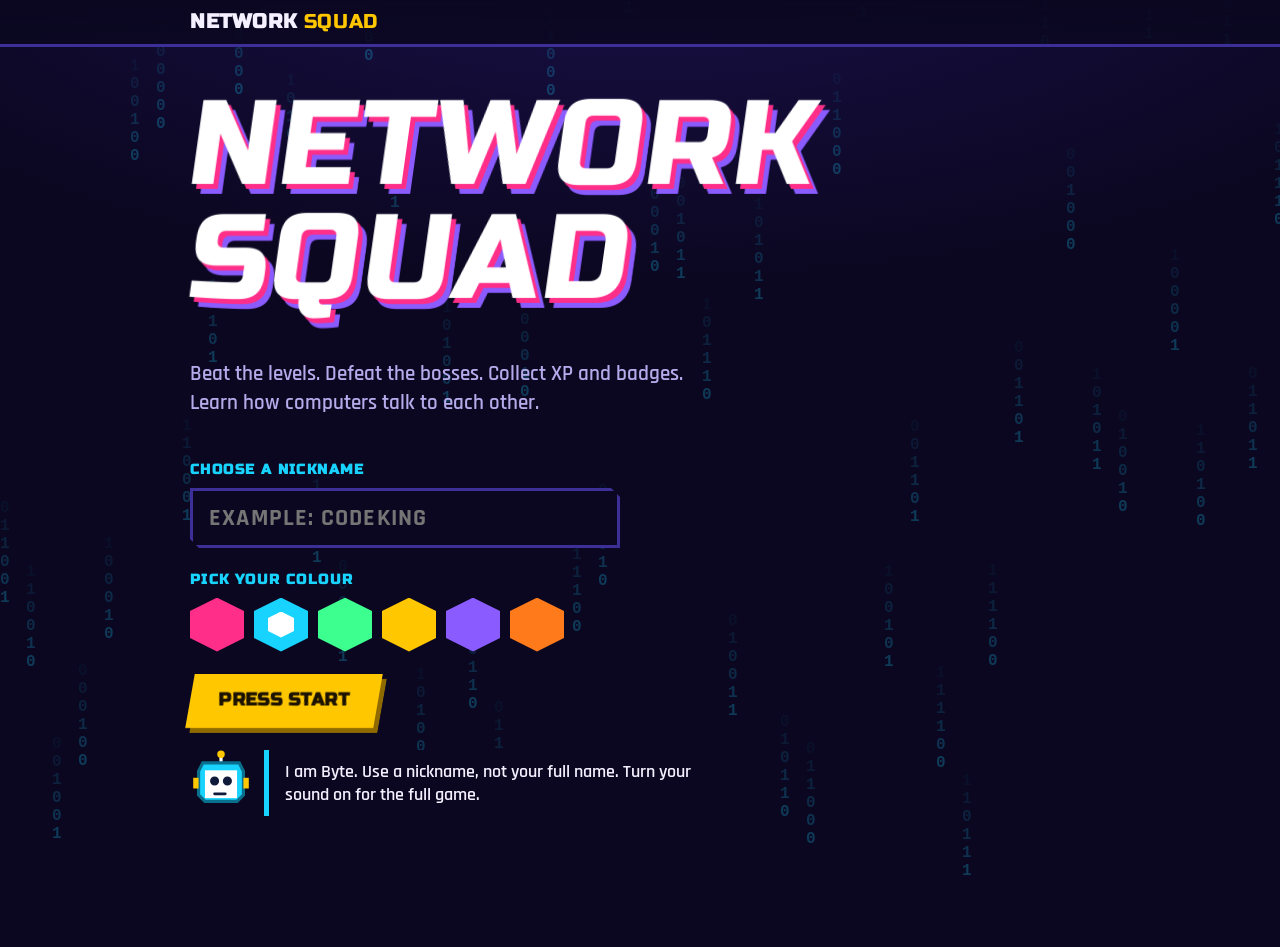
==== commit 68449d9d: "Show one stage per screen and scroll to the top of each new slide Co-Authored-By: Claude Sonnet 5.5 " ====
--- a/jss2-network/index.html
+++ b/jss2-network/index.html
@@ -260,6 +260,9 @@
 body.lite .bgboss svg,body.lite .brief .bz svg,body.lite .step.cur .hex{animation:none}
 body.lite *{filter:none!important}
 #errb{position:fixed;left:0;right:0;bottom:0;z-index:999;background:#FF4757;color:#fff;font:700 16px/1.3 Arial,sans-serif;padding:10px 14px}
+[hidden]{display:none!important}
+.stage a.on{background:var(--cyan);border-color:var(--cyan);color:#001A22}
+.stnav{padding-top:12px}
 .mdtabs{display:flex;grid-gap:8px;gap:8px;flex-wrap:wrap}
 .mdtabs .opt{flex:1 1 140px;justify-content:center;text-align:center;font-family:var(--f-display);text-transform:uppercase;font-size:14px}
 .mdtabs .opt[aria-pressed="true"]{background:var(--cyan);color:#001A22;border-left-color:#fff}
@@ -492,6 +495,13 @@
     startLine();
   });
 }
+let goStage=null;
+function toTopOf(el){
+  var t=(el&&el.closest&&el.closest('.w'))||el;if(!t)return;
+  var r=t.getBoundingClientRect();if(r.top>=135&&r.top<window.innerHeight*.5)return;
+  var y=Math.max(0,r.top+(window.pageYOffset||0)-135);
+  try{window.scrollTo({top:y,behavior:RM?'auto':'smooth'})}catch(e){window.scrollTo(0,y)}
+}
 /* ---------- helpers ---------- */
 const $=(s,r=document)=>r.querySelector(s);
 const esc=s=>String(s).replace(/[&<>"]/g,c=>({'&':'&amp;','<':'&lt;','>':'&gt;','"':'&quot;'}[c]));
@@ -739,7 +749,6 @@
     <button class="tick" data-t="a" aria-pressed="${S.task[n].a}"><span class="bx2"></span><span><b>Assignment.</b> ${esc(HW[n-1].asg)}</span></button>
     <button class="tick" data-t="p" aria-pressed="${S.task[n].p}"><span class="bx2"></span><span><b>Project.</b> ${esc(HW[n-1].prj)}</span></button></section>
   <div class="row" style="padding-top:14px">${n>1?`<a class="btn gh" href="#l${n-1}"><span>Back</span></a>`:'<span></span>'}<a class="btn cy" href="#map"><span>Back to map</span></a></div>`;
-  app.querySelectorAll('.stage a').forEach(a=>a.onclick=e=>{e.preventDefault();sfx.tap();$('#s-'+a.dataset.s).scrollIntoView({behavior:RM?'auto':'smooth'})});
   const cp=()=>{$('#cp').textContent=`Cards revealed: ${S.cards[n].filter(Boolean).length} of ${L.cards.length}`};cp();
   app.querySelectorAll('.flip').forEach(b=>b.onclick=()=>{const i=+b.dataset.i;const open=b.getAttribute('aria-pressed')==='true';b.setAttribute('aria-pressed',!open);sfx.flip();
     if(!open&&!S.cards[n][i]){S.cards[n][i]=true;save();cp();floatTxt('+5 XP',b,'#FFC700');burst(25,b.getBoundingClientRect().left+b.offsetWidth/2,b.getBoundingClientRect().top+60);paintHud()}});
@@ -749,6 +758,28 @@
   const ws=$('#ws');W.forEach((fn,gi)=>{const d=document.createElement('div');d.className='w';d.dataset.rv='';d.style.setProperty('--acc',CATC[gi%5]);ws.appendChild(d);fn(d,n,gi)});
   boss($('#bossbox'),n);
   revealOnScroll(app);
+  setupStages();
+}
+function setupStages(){
+  const names=['learn','cards','play','boss','home'];
+  const label={learn:'Learn',cards:'Cards',play:'Play',boss:'Boss',home:'Home'};
+  const quest=$('.quest',app),lh=$('.lh',app);
+  names.forEach((nm,i)=>{
+    const sec=$('#s-'+nm),nav=document.createElement('div');nav.className='row stnav';
+    nav.innerHTML=(i?`<button class="btn gh" data-go="${names[i-1]}"><span>← ${label[names[i-1]]}</span></button>`:'<span></span>')+(i<names.length-1?`<button class="btn" data-go="${names[i+1]}"><span>Next: ${label[names[i+1]]} →</span></button>`:'<a class="btn" href="#map"><span>Back to map</span></a>');
+    sec.appendChild(nav);
+  });
+  function show(nm,first){
+    names.forEach(x=>{$('#s-'+x).hidden=(x!==nm)});
+    if(quest)quest.hidden=(nm!=='learn');
+    app.querySelectorAll('.stage a').forEach(a=>{a.classList.toggle('on',a.dataset.s===nm)});
+    const sec=$('#s-'+nm);sec.classList.remove('rv');void sec.offsetWidth;sec.classList.add('rv');
+    if(!first){const y=Math.max(0,lh.getBoundingClientRect().bottom+(window.pageYOffset||0)-70);window.scrollTo(0,y)}
+  }
+  goStage=nm=>show(nm,false);
+  app.querySelectorAll('.stage a').forEach(a=>a.onclick=e=>{e.preventDefault();sfx.tap();show(a.dataset.s,false)});
+  app.querySelectorAll('[data-go]').forEach(b=>b.onclick=()=>{sfx.tap();show(b.dataset.go,false)});
+  show('learn',true);
 }
 
 /* ---------- MCQ runner: used by boss battles and the grand challenge ---------- */
@@ -780,7 +811,7 @@
       say($('#by',el),good?'ok':'no',(good?pick(CHEER):pick(OOPS))+' '+q.why);
       const last=i===qs.length-1||hearts<=0;
       $('#nx',el).innerHTML=`<button class="btn" id="n"><span>${last?'See result':'Next'}</span></button>`;
-      const nb=$('#n',el);nb.onclick=()=>{sfx.tap();i++;draw()};nb.focus({preventScroll:true});
+      const nb=$('#n',el);nb.onclick=()=>{sfx.tap();i++;draw();toTopOf(el)};nb.focus({preventScroll:true});
     };
     el.querySelectorAll('.opt').forEach(b=>b.onclick=()=>{const o=q.opts[+b.dataset.k];if(!o.ok){b.classList.add('no');b.querySelector('.m').textContent='✗'}lock(o.ok,b)});
     if(opt.time){const t0=Date.now();timer=setInterval(()=>{const f=1-(Date.now()-t0)/(opt.time*1000);const tm=$('#tm',el);if(tm)tm.style.width=Math.max(0,f*100)+'%';if(f<=0){clearInterval(timer);lock(false)}},100)}
@@ -837,7 +868,7 @@
         else{b.classList.add('no');combo=0;miss.push(it);sfx.no();shakeScreen()}
         say($('#by',el),right?'ok':'no',(right?pick(CHEER):pick(OOPS))+' '+def.cats[it.c].n+': '+def.cats[it.c].info);
         $('#nx',el).innerHTML=`<button class="btn" id="n"><span>${i===deck.length-1?'Finish':'Next'}</span></button>`;
-        const nb=$('#n',el);nb.onclick=()=>{sfx.tap();i++;draw()};nb.focus({preventScroll:true});
+        const nb=$('#n',el);nb.onclick=()=>{sfx.tap();i++;draw();toTopOf(el)};nb.focus({preventScroll:true});
       });
     }
     function finish(){
@@ -942,8 +973,8 @@
       else{tries++;b.classList.add('no');b.disabled=true;b.querySelector('.m').textContent='✗';sfx.no();say($('#by',el),'no','Not that one. Read the points again and try another answer.');
         if(tries>=2){answered=true;el.querySelectorAll('.qc .opt').forEach((x,k)=>{x.disabled=true;if(opts[k].ok){x.classList.add('ok');x.querySelector('.m').textContent='✓'}});say($('#by',el),'no','The right answer is "'+opts.find(x=>x.ok).x+'". Now you know it.');$('#nx',el).disabled=false}}
     });
-    $('#pv',el).onclick=()=>{sfx.tap();i--;draw();el.scrollIntoView({block:'nearest'})};
-    $('#nx',el).onclick=()=>{sfx.tap();i++;draw();el.scrollIntoView({block:'nearest'})};
+    $('#pv',el).onclick=()=>{sfx.tap();i--;draw();toTopOf(el)};
+    $('#nx',el).onclick=()=>{sfx.tap();i++;draw();toTopOf(el)};
   }
   function recap(){
     const got=S.teach[n].filter(Boolean).length;
@@ -951,7 +982,7 @@
     el.innerHTML=`<div class="eyebrow">Lesson complete</div><h3><span class="skew">What you learned</span></h3><ul class="pts2">${RECAP[n].map((l,k)=>`<li style="animation-delay:${k*220}ms">${esc(l)}</li>`).join('')}</ul>
     <div class="byte" id="by"></div><div class="row" style="justify-content:flex-start"><button class="btn gh" id="again"><span>Read again</span></button><button class="btn" id="go2"><span>Flip the cards</span></button></div>`;
     say($('#by',el),'ok',`You got ${got} of ${T.length} quick checks right on the first try. Now flip the review cards, then play the games.`);
-    $('#again',el).onclick=()=>{i=0;draw()};$('#go2',el).onclick=()=>{sfx.tap();$('#s-cards').scrollIntoView({behavior:RM?'auto':'smooth'})};
+    $('#again',el).onclick=()=>{i=0;draw();toTopOf(el)};$('#go2',el).onclick=()=>{sfx.tap();if(goStage)goStage('cards')};
   }
   draw();
 }
@@ -969,7 +1000,7 @@
       const sh=$('#sh',el),im=$('img',sh);
       const mark=(cls)=>t.rects.forEach(r=>{const d=document.createElement('div');d.className='tgt '+cls;d.style.cssText=`left:${r[0]}%;top:${r[1]}%;width:${r[2]-r[0]}%;height:${r[3]-r[1]}%`;sh.appendChild(d)});
       const end=(good)=>{solved=true;
-        $('#nx',el).innerHTML=`<button class="btn" id="n"><span>${i===q.length-1?'Finish':'Next'}</span></button>`;const nb=$('#n',el);nb.onclick=()=>{sfx.tap();i++;draw()};nb.focus({preventScroll:true})};
+        $('#nx',el).innerHTML=`<button class="btn" id="n"><span>${i===q.length-1?'Finish':'Next'}</span></button>`;const nb=$('#n',el);nb.onclick=()=>{sfx.tap();i++;draw();toTopOf(el)};nb.focus({preventScroll:true})};
       sh.onclick=e=>{
         if(solved)return;const r=im.getBoundingClientRect();const x=(e.clientX-r.left)/r.width*100,y=(e.clientY-r.top)/r.height*100;
         const hit=t.rects.some(a=>x>=a[0]&&x<=a[2]&&y>=a[1]&&y<=a[3]);
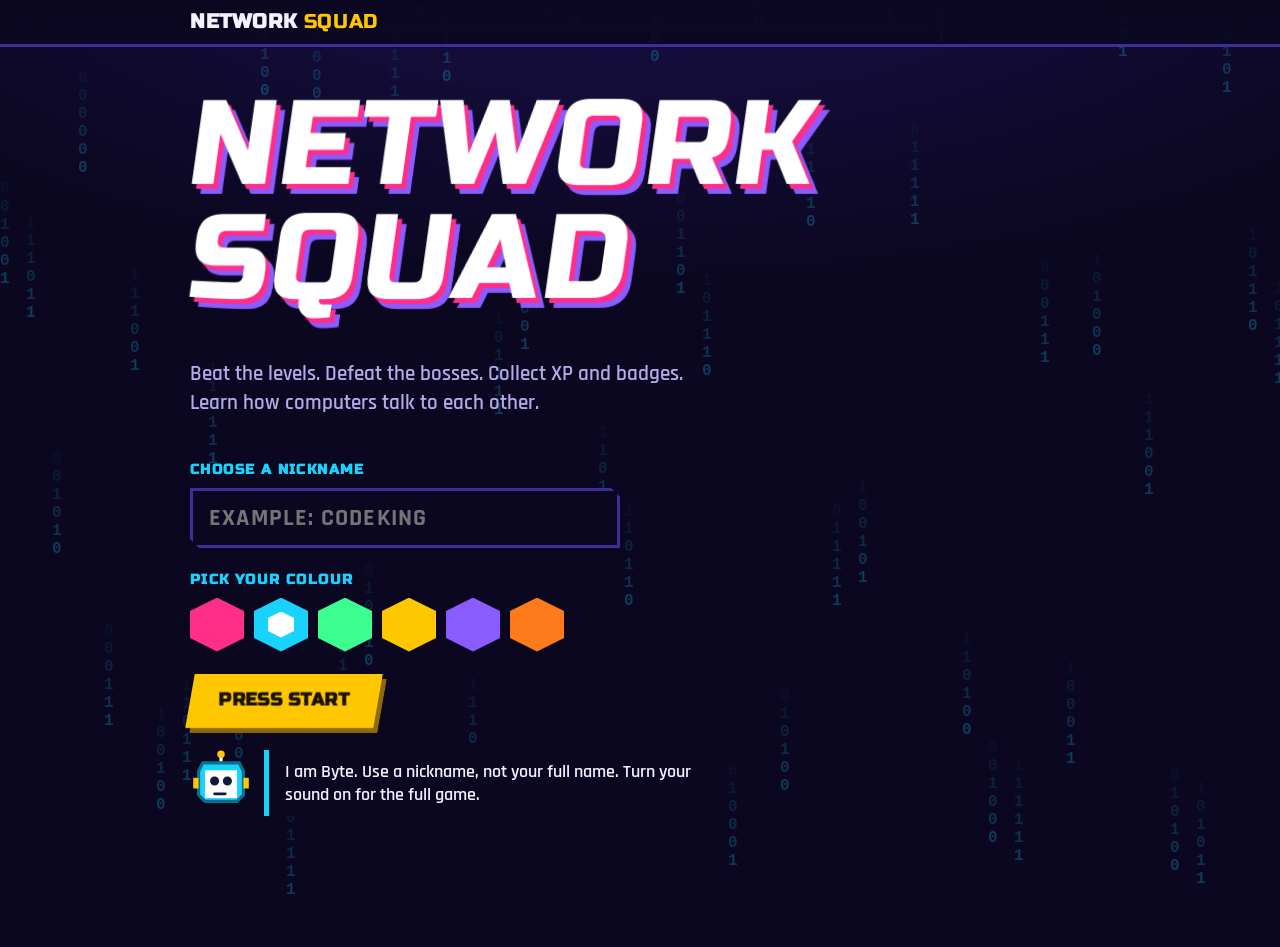
==== commit c081fc56: "JSS2: fuller step-by-step teaching with explanations, examples, interactive parts and watch-through " ====
--- a/jss2-network/index.html
+++ b/jss2-network/index.html
@@ -263,6 +263,27 @@
 [hidden]{display:none!important}
 .stage a.on{background:var(--cyan);border-color:var(--cyan);color:#001A22}
 .stnav{padding-top:12px}
+.why{background:rgba(255,199,0,.12);border-left:5px solid var(--gold);padding:10px 14px;margin-top:12px;font-size:3.4vw;font-size:clamp(17px,3.4vw,20px);line-height:1.35}
+.why em{display:block;font-family:var(--f-display);font-style:normal;color:var(--gold);font-size:13px;letter-spacing:.12em;text-transform:uppercase;margin-bottom:2px}
+.why.ex{background:rgba(25,211,255,.1);border-left-color:var(--cyan)}
+.why.ex em{color:var(--cyan)}
+.why b{color:var(--gold)}
+.kws{display:flex;grid-gap:8px;gap:8px;flex-wrap:wrap;margin-top:12px}
+.kw{background:#0B0720;border:2px solid var(--line);padding:5px 12px;font-size:16px;color:var(--muted)}
+.kw b{color:var(--cyan)}
+.xinfo{background:#0B0720;border-left:5px solid var(--cyan);padding:12px 16px;margin-top:8px;font-size:3.4vw;font-size:clamp(17px,3.4vw,20px);line-height:1.35;min-height:64px}
+.xinfo b{color:var(--gold)}
+.xbar{display:grid;grid-gap:8px;gap:8px;margin-top:8px}
+.xbar .r{display:flex;align-items:center;grid-gap:10px;gap:10px;background:#0B0720;padding:8px 12px}
+.xbar .lab{flex:0 0 92px;font-family:var(--f-display);text-transform:uppercase;font-size:14px}
+.xbar .bars{flex:1;display:grid;grid-gap:3px;gap:3px;min-width:0}
+.xbar .bars i{display:block;height:9px;background:var(--cyan)}
+.xbar .bars i.m{background:var(--gold)}
+.xbar .num{flex:0 0 76px;text-align:right;font-family:var(--f-display);color:var(--gold)}
+.cmp{width:100%;border-collapse:collapse;font-size:3vw;font-size:clamp(15px,3vw,18px)}
+.cmp th{font-family:var(--f-display);text-transform:uppercase;font-size:13px;letter-spacing:.08em;color:var(--cyan);text-align:left;padding:8px 10px;border-bottom:2px solid var(--line)}
+.cmp td{padding:10px;border-bottom:1px solid var(--line);vertical-align:top}
+.cmp td:first-child{font-family:var(--f-display);color:var(--gold);text-transform:uppercase}
 .mdtabs{display:flex;grid-gap:8px;gap:8px;flex-wrap:wrap}
 .mdtabs .opt{flex:1 1 140px;justify-content:center;text-align:center;font-family:var(--f-display);text-transform:uppercase;font-size:14px}
 .mdtabs .opt[aria-pressed="true"]{background:var(--cyan);color:#001A22;border-left-color:#fff}
@@ -349,6 +370,8 @@
 html.no-flexgap .pool>*{margin:0 10px 10px 0}
 html.no-flexgap .sw>*+*{margin-left:10px}
 html.no-flexgap .file>*+*{margin-left:12px}
+html.no-flexgap .kws>*{margin:0 8px 8px 0}
+html.no-flexgap .xbar .r>*+*{margin-left:10px}
 html.no-flexgap .mdtabs>*{margin:0 8px 8px 0}
 html.no-flexgap .tick>*+*{margin-left:14px}</style></head><body>
 
@@ -431,39 +454,84 @@
 ];
 const TEACH={
 1:[
- {h:'What is a computer network?',lines:['A **network** is two or more computers **joined together**.','They can share **files**, **printers** and the **internet**.','Example: the computers in your school lab.'],svg:'net',cap:'A small network: computers, a printer and a hub.',q:'A network is two or more computers...',o:['joined together','kept in a box','painted blue','switched off']},
- {h:'Nodes and links',lines:['Each computer, printer or phone on the network is a **node**.','The cables (or wireless signals) that join them are called **links**.','A **hub** or **switch** is a box that joins many cables together.'],svg:'net',cap:'Nodes are the devices. Links are the lines between them.',q:'Each computer in a network is called a...',o:['node','link','hub','bus']},
- {h:'What is a topology?',lines:['**Topology** means the **shape** or **layout** of a network.','It shows how the computers are arranged and how they are joined.','Think of a map of the computers and cables.'],svg:'',cap:'',q:'A network topology is the... of a network.',o:['layout (shape)','price','colour','name']},
- {h:'Three types to learn',lines:['**Bus**: all computers on one main cable.','**Star**: all computers joined to a central hub.','**Ring**: computers joined in a circle.'],svg:'all',cap:'Bus, star and ring.',q:'Which one is a type of network topology?',o:['Ring','Hammer','Pencil','Window']},
- {h:'Why does topology matter?',lines:['The layout changes the **cost** of a network.','It changes how **fast** the network works.','It also changes **what happens when something breaks**.','So people choose the layout that suits them.'],svg:'',cap:'',q:'The layout of a network can change...',o:['its cost and what happens when something breaks','the weather','the colour of the keyboard','your name']}
+ {h:'Why connect computers?',lines:['Picture a school lab with ten computers and only one printer.','Without a network, you must carry a flash drive from computer to computer. And only the computer joined to the printer can print.','With a network, all ten computers can use the same printer and share files.','So a **network** is two or more computers **joined together** so they can share things.'],why:'Sharing saves money (one printer instead of ten), saves time, and lets people work together.',ex:'Your school lab, a bank with many branches, a cyber café.',svg:'net',cap:'Computers and a printer joined through a hub.',q:'Why do schools connect their computers in a network?',o:['So the computers can share files and a printer','So the computers become taller','So the screens turn red','So the computers do not need electricity']},
+ {h:'What can a network share?',lines:['**Files**: save a project on one computer and open it on another.','**Hardware**: one printer or scanner can serve many computers.','**An internet connection**: one internet line can serve the whole lab.','**Messages**: send emails and chats to other computers.'],why:'All of these ideas work because the computers are joined together and can send data to each other.',svg:'',cap:'',q:'Which of these can computers on a network share?',o:['A printer and an internet connection','The weather','A school uniform','A football']},
+ {h:'Nodes: the devices',lines:['Every device on the network is called a **node**.','A node can be a computer, a laptop, a printer, a phone or a scanner.','Think of a street. Each house on the street is a node.','Count every device, not only the computers.'],ex:'A lab with 10 computers and 1 printer on the network has **11 nodes**.',svg:'net',cap:'Three computers and a printer are nodes. The hub joins them.',q:'A lab has 6 computers and 1 printer on the network. How many nodes are there?',o:['7','6','1','2']},
+ {h:'Links: the connections',lines:['The **link** is what joins the nodes together.','A link can be a **cable** (wired) or a **wireless signal** like Wi-Fi.','Data (messages, files) travels along the links, like cars on a road.','Without links, the nodes would be alone.'],kw:[['Wired','uses cables'],['Wireless','uses signals in the air']],svg:'',cap:'',q:'What do we call the cables or signals that join the nodes?',o:['Links','Icons','Folders','Passwords']},
+ {h:'Hub and switch',lines:['A **hub** or **switch** is a box with many sockets.','The cable from each computer plugs into one socket.','The box receives data and passes it on.','Think of a junction where many roads meet.'],kw:[['Hub','passes data to all']],why:'A hub or switch lets many cables meet in one place, so it is easy to connect many computers.',svg:'net',cap:'The hub is in the middle.',q:'A box that joins many cables together is called a...',o:['hub or switch','keyboard','monitor','speaker']},
+ {h:'What is a topology?',lines:['**Topology** means the **layout** of a network.','It answers one question: how are the computers arranged and joined together?','If you draw a dot for each computer and a line for each cable, the picture you draw is the **topology**.','Two labs can have the same computers but a different topology.'],why:'The word comes from Greek. "Topos" means place, and the ending means study. So topology is the study of where things are placed.',svg:'',cap:'',q:'If you draw dots for computers and lines for cables, you have drawn the network\'s...',o:['topology','password','program','keyboard']},
+ {h:'Three common layouts',lines:['**Bus**: all computers hang on one main cable.','**Star**: all computers join a hub in the middle.','**Ring**: the computers join in a circle.','In the next lessons you will learn each one carefully.'],svg:'all',cap:'Bus, star and ring.',q:'Which one is a type of network topology?',o:['Ring','Hammer','Pencil','Window']},
+ {h:'Why does topology matter?',lines:['The layout changes the **cost** of the network.','It changes how **fast** and how **fairly** the network works.','It changes **what happens when something breaks**.','So people choose the layout that suits their needs.'],ex:'A small school lab wants a **cheap** network. A bank wants a network that **keeps working** when one cable breaks. They may choose different topologies.',svg:'',cap:'',q:'The layout of a network can change...',o:['its cost and what happens when something breaks','the weather','the colour of the keyboard','your name']}
 ],
 2:[
- {h:'Bus topology',lines:['All the computers connect to **one main cable**.','The main cable is called the **bus** or **backbone**.','Think of a road with many bus stops. Every stop is on the same road.'],svg:'bus',cap:'Computers hang off one main cable.',q:'In a bus topology, all computers connect to...',o:['one main cable','a hub','a circle','a satellite']},
- {h:'How a bus network works',lines:['A computer sends data onto the main cable.','The data travels along the cable.','Only the right computer takes it.','A **terminator** sits at each end. It stops the signal bouncing back.'],svg:'bus',cap:'The red blocks at each end are terminators.',q:'What does a terminator do?',o:['Stops the signal bouncing back','Adds more computers','Makes the cable longer','Switches on the hub']},
- {h:'Advantages of a bus',lines:['It is **cheap**. It uses less cable.','It is **easy to set up**.','It is good for a **small** network.','It is easy to add one more computer.'],svg:'bus',cap:'Less cable means less money.',q:'Which is an advantage of a bus topology?',o:['It is cheap and uses less cable','It never breaks','It is fastest with a thousand computers','It needs no cable']},
- {h:'Disadvantages of a bus',lines:['If the **main cable breaks**, the whole network can stop.','With many computers, data **slows down**. They all share one cable.','It is **hard to find** where a fault is.'],svg:'bus',cap:'One cut in the middle splits the network.',q:'If the main cable breaks in a bus network...',o:['the whole network can stop','nothing happens','only one computer stops','the computers become faster']},
- {h:'Where is a bus used?',lines:['A bus is the simplest idea, so we learn it first.','It suits a **small network** with few computers.','Big networks use other layouts.'],svg:'',cap:'',q:'A bus topology is best for a...',o:['small network','network of thousands of computers','network with no computers','space station']}
+ {h:'Picture a bus route',lines:['Think of a road with bus stops along it.','The road is one long line. Every bus stop is on that same road.','A **bus topology** works in a similar way.','The road is the main cable. The bus stops are the computers.'],svg:'bus',cap:'Computers hang off one main cable, like bus stops on a road.',q:'In the picture, what is like the road?',o:['The main cable','A computer','A terminator','The printer']},
+ {h:'Parts of a bus network',type:'explore',topo:'bus',lines:['A bus network has a few parts.','Tap each gold number on the picture and read what it is.'],svg:'',cap:'',parts:[
+   {x:100,y:34,t:'1. Computer (node)',d:'A computer on the network. In the picture there are six.'},
+   {x:92,y:82,t:'2. Drop cable',d:'A short cable that joins one computer to the main cable.'},
+   {x:122,y:100,t:'3. Main cable (bus or backbone)',d:'The one long cable that every computer connects to. All data travels along it.'},
+   {x:20,y:92,t:'4. Terminator',d:'A block at each end of the main cable. It stops the signal from bouncing back.'}],
+  q:'What is the main cable in a bus network also called?',o:['The backbone','The terminator','The node','The hub']},
+ {h:'Terminators',lines:['At each end of the main cable there is a **terminator**.','Data travels along the cable as an electrical signal.','When the signal reaches the end of the cable, it could bounce back, like an echo.','The terminator **absorbs** the signal so it disappears.'],why:'If the signal bounced back, it would mix with new data and confuse the computers.',svg:'bus',cap:'The red blocks are the terminators.',q:'Why does a bus network need terminators?',o:['To stop the signal bouncing back','To make the cable longer','To add more computers','To switch on the printer']},
+ {h:'Watch: how a message travels',type:'watch',topo:'bus',from:'pc1',to:'pc6',lines:['Follow a message from PC1 to PC6.','Press **Next step** under the picture.'],svg:'',cap:'',steps:[
+   {at:0,text:'PC1 wants to send a message to PC6. It puts the data on the main cable.'},
+   {at:2,text:'The data travels along the main cable. Every computer on the cable can "hear" it.'},
+   {at:3,text:'The data keeps moving along the cable, towards the right side of the network.'},
+   {at:4,text:'PC6 sees that the message is for it and takes it. The other computers ignore it.'}],
+  q:'In a bus network, which computers can hear a message on the main cable?',o:['All of them, but only the right one takes it','Only the first computer','Only the last computer','None of them']},
+ {h:'Advantage 1: it is cheap',lines:['A bus network uses **less cable** than other layouts.','One main cable is shared by all the computers.','Each computer only needs a short cable to join the main one.','Less cable means less money.'],why:'Every computer shares the same main cable, so you do not need a separate long cable for each computer.',ex:'Six computers need one main cable and six short drop cables.',svg:'bus',cap:'',q:'Why is a bus network cheap?',o:['All the computers share one main cable','It has no computers','It uses gold cable','It does not need electricity']},
+ {h:'Advantage 2: easy to set up',lines:['To build a bus network, lay one main cable and plug the computers in along it.','To add a new computer, join it to the main cable.','This is simple, so it works well for **small networks**.'],ex:'A small lab with 4 to 6 computers, or a small office.',svg:'bus',cap:'',q:'A bus topology is best for a...',o:['small network','network of thousands of computers','network with no computers','space station']},
+ {h:'Disadvantage 1: one break stops everything',lines:['All the computers depend on the **same main cable**.','If the main cable breaks, the network splits in two, or stops completely.','Computers on different sides of the break cannot talk to each other.'],why:'There is only one path for the data. If the path is cut, the data has no other way to go.',svg:'bus-cut',cap:'The cut in the main cable splits the network.',q:'Why does one break in the main cable cause so many problems?',o:['There is only one path for the data','The computers get angry','The cable is heavy','The terminators run away']},
+ {h:'Disadvantage 2: slow when busy',lines:['All computers share one cable.','Only one computer can send data at a time.','If two computers send together, their data **collide** and must be sent again.','More computers means more waiting.'],why:'It is like a one-lane road. When many cars try to use it at once, there is a traffic jam.',svg:'',cap:'',q:'Why does a busy bus network slow down?',o:['All the computers share one cable','The cable is too short','The terminators are tired','The computers are too tall']},
+ {h:'Disadvantage 3: hard to find faults',lines:['If the network stops, the problem could be **anywhere** along the long main cable.','You may have to check the cable piece by piece.','This can take a long time.'],ex:'A technician must walk along the whole cable to find the damaged part.',svg:'',cap:'',q:'Why is it hard to find a fault in a bus network?',o:['The fault could be anywhere along the main cable','There are no cables','Faults hide in the monitor','Terminators hide them']},
+ {h:'Now try it yourself',lines:['In the **Play** stage there is a **Bus network lab**.','Send a message from one computer to another.','Then cut the main cable and send again.','You will see for yourself why one break is a big problem.'],svg:'bus',cap:'',q:'In the lab, you cut the main cable between PC1 and PC3. What happens to a message from PC1 to PC3?',o:['It fails to arrive','It arrives faster','It arrives twice','It turns into an email']}
 ],
 3:[
- {h:'Star topology',lines:['Every computer connects to a **central device**.','The central device is a **hub** or a **switch**.','Think of a village square. Every path leads to the middle.'],svg:'star',cap:'All computers connect to the hub in the middle.',q:'In a star topology, every computer connects to a...',o:['central hub or switch','main bus cable','ring of cables','keyboard']},
- {h:'How a star network works',lines:['A computer sends its data to the hub.','The hub sends it to the right computer.','Each computer has its **own cable** to the hub.'],svg:'star',cap:'One cable for each computer.',q:'In a star network, each computer has...',o:['its own cable to the hub','one shared main cable','two cables to its neighbours','no cable']},
- {h:'Advantages of a star',lines:['If **one cable or computer fails**, the others keep working.','It is easy to **add or remove** a computer.','It is easy to **find faults**.','It works well, even with many computers.'],svg:'star',cap:'One broken spoke cuts off only one computer.',q:'Which is an advantage of a star topology?',o:['It is easy to add a computer and find faults','It uses the least cable','It needs no hub','It costs nothing']},
- {h:'Disadvantages of a star',lines:['If the **hub fails**, the whole network stops.','It needs **more cable** than a bus.','The hub costs money.'],svg:'star',cap:'Everything depends on the hub.',q:'If the hub of a star network fails...',o:['the whole network stops','nothing happens','only one computer stops','the cables get shorter']},
- {h:'Star in real life',lines:['Most school and office networks use a star layout today.','Your home **Wi-Fi router** is like a hub. Every device connects to it.'],svg:'',cap:'',q:'A home Wi-Fi router works like a...',o:['hub in a star network','bus cable','ring','keyboard']}
+ {h:'Picture a village square',lines:['Imagine a village with a square in the middle.','Every path from every house leads to the square.','To visit a neighbour, you walk to the square, then take the neighbour\'s path.','A **star topology** works in a similar way.'],svg:'star',cap:'Every computer has a path to the middle.',q:'In the picture, what is like the village square?',o:['The hub','A computer','The printer','A terminator']},
+ {h:'Parts of a star network',type:'explore',topo:'star',lines:['A star network has three main parts.','Tap each gold number on the picture and read what it is.'],svg:'',cap:'',parts:[
+   {x:160,y:86,t:'1. Hub (or switch)',d:'The box in the middle. Every cable from every computer plugs into it.'},
+   {x:218,y:84,t:'2. Cable (the spoke)',d:'Each computer has its own cable going to the hub. Like the spokes of a wheel.'},
+   {x:192,y:22,t:'3. Computer (node)',d:'A computer on the network. In the picture there are six.'}],
+  q:'In a star network, how does each computer connect to the hub?',o:['With its own cable','Through one shared main cable','Through its two neighbours','It does not connect']},
+ {h:'Hub or switch?',lines:['A **hub** receives data and sends it out to **all** the computers.','A **switch** is smarter. It sends the data **only** to the computer it is meant for.','Both sit in the middle of a star network.','Most modern networks use switches.'],kw:[['Hub','sends to everyone'],['Switch','sends to the right computer only']],why:'A switch wastes less of the network, because the other computers are not bothered with data that is not for them.',svg:'star',cap:'',q:'Which one sends data only to the computer it is meant for?',o:['A switch','A hub','Both of them','Neither of them']},
+ {h:'Watch: how a message travels',type:'watch',topo:'star',from:'pc1',to:'pc4',lines:['Follow a message from PC1 to PC4.','Press **Next step** under the picture.'],svg:'',cap:'',steps:[
+   {at:0,text:'PC1 wants to send a message to PC4. It sends the data along its own cable.'},
+   {at:1,text:'The data reaches the hub. The hub decides where to send it.'},
+   {at:2,text:'The hub sends the data along PC4\'s own cable. PC4 receives the message.'}],
+  q:'In a star network, a message from one computer to another always passes through the...',o:['hub','printer','keyboard','speaker']},
+ {h:'Advantage 1: one failure does not stop the rest',lines:['Each computer has its **own cable** to the hub.','If one cable breaks, only the computer at the end of it is cut off.','All the other computers carry on working.'],why:'The cables do not depend on each other. A break in one spoke does not affect the other spokes.',ex:'If PC3\'s cable breaks, PC1, PC2, PC4, PC5 and PC6 can still talk to each other.',svg:'star-cut',cap:'One cut cable cuts off one computer only.',q:'In a star network, one computer\'s cable breaks. What happens?',o:['Only that computer is cut off','The whole network stops','The hub explodes','Every computer slows down']},
+ {h:'Advantage 2: easy to add or remove computers',lines:['To add a computer, plug a new cable into a free socket on the hub.','To remove one, unplug its cable.','The other computers are not disturbed.'],ex:'A school buys two new computers. The technician plugs two more cables into the switch.',svg:'star',cap:'',q:'How do you add a new computer to a star network?',o:['Plug a new cable into the hub','Cut the main cable','Rebuild the whole network','Turn off every computer for a week']},
+ {h:'Advantage 3: easy to find faults',lines:['If one computer cannot connect, check **its** cable first.','The other computers still work, so you know the hub is fine.','Faults are quick to find and fix.'],why:'Each computer has its own cable, so you can tell exactly which part has the problem.',svg:'',cap:'',q:'Why is it easy to find a fault in a star network?',o:['Each computer has its own cable, so you can check one at a time','There are no faults','The cable is very short','The hub fixes itself']},
+ {h:'Disadvantage 1: if the hub fails, everything stops',lines:['Every message passes through the **hub**.','If the hub breaks or loses power, no computer can talk to another.','The whole network stops.'],why:'The hub is the one part that everything depends on. This is the weakness of a star.',svg:'star-off',cap:'The hub is off. Nothing can get through.',q:'If the hub of a star network fails...',o:['the whole network stops','nothing happens','only one computer stops','the cables get shorter']},
+ {h:'Disadvantage 2: more cable and more money',type:'counter',lines:['Every computer needs its **own cable** all the way to the hub.','A bus network shares one main cable.','Use the buttons to change the number of computers.'],svg:'',cap:'',q:'Why does a star network usually need more cable than a bus network?',o:['Each computer needs its own cable to the hub','Computers are bigger','Hubs eat cable','The cable is shorter']},
+ {h:'Star in real life',lines:['Most school, bank and office networks today use a star layout.','Your home **Wi-Fi router** is like a hub. Every phone and laptop connects to it.','If the router goes off, your devices cannot talk to each other or to the internet.'],ex:'A school lab where all computers are plugged into one switch in the corner.',svg:'',cap:'',q:'A home Wi-Fi router works like a...',o:['hub in a star network','bus cable','ring','keyboard']}
 ],
 4:[
- {h:'Ring topology',lines:['Each computer connects to **two neighbours**.','Together they make a **circle**.','Like children in a circle, passing a parcel.'],svg:'ring',cap:'Each computer joins the next one.',q:'In a ring topology, each computer connects to...',o:['two neighbours','one main cable','a central hub','no other computer']},
- {h:'How a ring network works',lines:['Data travels in **one direction** around the ring.','Each computer passes the data to the next one.','The computer it is meant for keeps it.'],svg:'ring',cap:'The arrows show which way data goes.',q:'In a ring, data travels...',o:['around the circle, one computer to the next','to every computer at once','straight down a main cable','nowhere']},
- {h:'Advantages of a ring',lines:['Data moves in an **orderly** way. Computers do not crash into each other.','Every computer gets a **fair turn**.','It works well even when the network is busy.'],svg:'ring',cap:'Everyone gets a turn.',q:'Which is an advantage of a ring topology?',o:['Every computer gets a fair turn','It uses the most cable','It needs a hub','It never fails']},
- {h:'Disadvantages of a ring',lines:['If **one computer or cable fails**, the whole ring can stop.','It is **hard to find** the fault.','Adding or removing a computer **disturbs** the network.'],svg:'ring',cap:'A break anywhere stops the data.',q:'If one computer in a simple ring fails...',o:['the whole ring can stop','only that computer stops while all others work','nothing happens','the ring becomes a star']},
- {h:'Compare all three',lines:['**Bus**: one main cable. Cheap. One break stops all.','**Star**: central hub. Easy to fix. If the hub fails, all stop.','**Ring**: a circle. Fair turns. One break stops all.'],svg:'all',cap:'Bus, star and ring.',q:'Which topology uses a central hub?',o:['Star','Bus','Ring','All of them']},
- {h:'Choose the best',lines:['Small, cheap lab with few computers: **bus**.','A lab where faults must be easy to fix: **star**.','A network where every computer needs a fair turn: **ring**.'],svg:'',cap:'',q:'A school wants a network that is easy to fix when one cable breaks. Best choice?',o:['Star','Bus','Ring','None of them']}
+ {h:'Picture pass the parcel',lines:['Imagine children sitting in a circle, playing pass the parcel.','Each child hands the parcel to the child next to them.','The parcel goes round and round in one direction.','A **ring topology** works in a similar way.'],svg:'ring',cap:'Each computer passes data to the next one.',q:'In the picture, what is like the parcel?',o:['The data','The computer','The cable','The printer']},
+ {h:'Parts of a ring network',type:'explore',topo:'ring',lines:['A ring network has computers and links.','Tap each gold number on the picture and read what it is.'],svg:'',cap:'',parts:[
+   {x:192,y:24,t:'1. Computer (node)',d:'Each computer is joined to exactly two neighbours.'},
+   {x:222,y:50,t:'2. Link',d:'A cable between two neighbouring computers. All the links together make a circle.'},
+   {x:279,y:115,t:'3. Direction arrow',d:'Shows which way the data travels. In a simple ring the data goes one way only.'},
+   {x:192,y:206,t:'4. Neighbours',d:'Every computer has two neighbours. It receives from one and passes to the other.'}],
+  q:'In a ring topology, each computer is connected to...',o:['two neighbours','one main cable','a central hub','no other computer']},
+ {h:'Watch: how a message travels',type:'watch',topo:'ring',from:'pc1',to:'pc4',lines:['Follow a message from PC1 to PC4.','Press **Next step** under the picture.'],svg:'',cap:'',steps:[
+   {at:0,text:'PC1 wants to send a message to PC4. It passes the data to its neighbour, PC2.'},
+   {at:1,text:'PC2 checks. The message is not for it, so it passes the data on to PC3.'},
+   {at:2,text:'PC3 checks. The message is not for it either, so it passes it on to PC4.'},
+   {at:3,text:'PC4 sees the message is for it and keeps it.'}],
+  q:'In a ring, a message from PC1 to PC4 passes through...',o:['the computers in between, one after the other','a central hub','one main cable','no computer']},
+ {h:'Fair turns: the token idea',lines:['In some rings, a special message called a **token** goes round and round.','Only the computer that holds the token may send data.','When it is finished, it passes the token to the next computer.','So every computer gets a turn.'],kw:[['Token','a pass that lets a computer send']],why:'Because only one computer sends at a time, data does not crash into other data.',svg:'ring',cap:'',q:'In a token ring, which computer may send data?',o:['The one holding the token','All computers at once','Only the first computer','Nobody']},
+ {h:'Advantage 1: orderly data',lines:['Data moves in **one direction**, in order.','Computers do not send at the same time, so data does not **collide**.','This makes the network steady and predictable.'],why:'Everyone follows the same order, like children in a queue.',svg:'ring',cap:'',q:'Why does data not crash in a ring network?',o:['It moves in order, one way round','The cable is magic','There is only one computer','It does not move'] },
+ {h:'Advantage 2: fair turns, even when busy',lines:['Every computer gets a **fair turn** to send data.','No computer is left waiting forever.','A ring keeps working well even when the network is busy.'],ex:'In a busy school lab, every student\'s computer still gets its turn.',svg:'',cap:'',q:'Which is an advantage of a ring topology?',o:['Every computer gets a fair turn','It uses the most cable','It needs a hub','It never fails']},
+ {h:'Disadvantage 1: one break can stop the ring',lines:['The data must pass through **every computer** on the way round.','If one computer or one cable fails, the data cannot get past it.','The whole ring can stop working.'],why:'There is only one way round. If the way is blocked, the data cannot reach the other side.',svg:'ring-cut',cap:'A cut cable breaks the circle.',q:'If one computer in a simple ring fails...',o:['the whole ring can stop','only that computer stops while all others work','nothing happens','the ring becomes a star']},
+ {h:'Disadvantage 2: hard to fix and hard to change',lines:['When the ring stops, it is **hard to find** which computer or cable is the problem.','Adding or removing a computer **disturbs** the whole network.','You may need to switch the network off to change it.'],svg:'',cap:'',q:'Why is it a problem to add a computer to a ring?',o:['It disturbs the whole ring','There are no sockets','Rings do not have computers','The computers are too tall']},
+ {h:'Compare the three',type:'table',lines:['Read the table. It shows all three topologies side by side.'],svg:'',cap:'',q:'Which topology has a central hub or switch?',o:['Star','Bus','Ring','All of them']},
+ {h:'Choosing the best topology',lines:['Small, cheap lab with few computers: **bus**.','A lab where faults must be easy to find and fix: **star**.','A network where every computer needs a fair turn: **ring**.','There is no best topology for everything. It depends on what you need.'],ex:'A school plans to add new computers every year and wants faults fixed fast. A **star** suits it best.',svg:'',cap:'',q:'A school wants a network that is easy to fix when one cable breaks. Best choice?',o:['Star','Bus','Ring','None of them']}
 ]};
 const RECAP={
-1:['A network is two or more computers joined together.','A node is any device on the network. A link is the cable between them.','Topology is the layout of a network.','The three types are bus, star and ring.'],
-2:['Bus: all computers on one main cable, with terminators at the ends.','Advantages: cheap, easy to set up, uses less cable.','Disadvantages: one break can stop everything, slows down when busy, hard to find faults.'],
-3:['Star: every computer has its own cable to a central hub or switch.','Advantages: one failure does not stop the others, easy to add computers and find faults.','Disadvantages: hub failure stops everything, needs more cable.'],
-4:['Ring: computers in a circle, data goes one way.','Advantages: orderly data, fair turns.','Disadvantages: one failure can stop the ring, hard to fix.','Bus is cheap, star is easy to fix, ring is fair.']
+1:['A network is two or more computers joined together to share files, printers and the internet.','A node is any device on the network. A link is the cable or signal that joins nodes.','A hub or switch is a box that joins many cables together.','Topology is the layout of a network. The three types are bus, star and ring.'],
+2:['Bus topology: all computers connect to one main cable (the bus or backbone). Terminators sit at both ends.','Advantages: cheap, uses less cable, easy to set up, good for small networks.','Disadvantages: one break can stop the whole network, it slows down when busy, and faults are hard to find.','Why? All computers share one cable and there is only one path.'],
+3:['Star topology: every computer has its own cable to a central hub or switch.','Advantages: one failure does not stop the others, easy to add computers, easy to find faults.','Disadvantages: if the hub fails the whole network stops, and it needs more cable.','Why? The hub is the centre, and the cables do not depend on each other.'],
+4:['Ring topology: computers joined in a circle. Each has two neighbours and data goes one way.','Advantages: orderly data, fair turns, steady when busy.','Disadvantages: one break can stop the ring, hard to find faults, hard to add computers.','Bus is cheap, star is easy to fix, ring is fair. Choose the one that fits the need.']
 };
 
 const setWorld=c=>document.body.style.setProperty('--world',c||'#2A1B7A');
@@ -959,12 +1027,14 @@
     const t=T[i];tries=0;answered=false;
     const opts=shuffle(t.o.map((x,j)=>({x,ok:j===0})));
     el.innerHTML=`<div class="hud2"><span class="eyebrow">Lesson ${i+1} of ${T.length}</span><div class="pips">${T.map((_,k)=>`<i class="${S.teach[n][k]?'ok':k===i?'cur':''}"></i>`).join('')}</div></div>
-    <div class="sl ${(t.img||t.svg)?'':'one'}"><div class="slt"><h3><span class="skew">${esc(t.h)}</span></h3><ul class="pts2">${t.lines.map((l,k)=>`<li style="animation-delay:${k*220}ms">${md(l)}</li>`).join('')}</ul></div>
+    <div class="sl ${(t.img||t.svg)?'':'one'}"><div class="slt"><h3><span class="skew">${esc(t.h)}</span></h3><ul class="pts2">${t.lines.map((l,k)=>`<li style="animation-delay:${k*220}ms">${md(l)}</li>`).join('')}</ul>${t.why?`<div class="why"><em>Why?</em>${md(t.why)}</div>`:''}${t.ex?`<div class="why ex"><em>Example</em>${md(t.ex)}</div>`:''}${t.kw?`<div class="kws">${t.kw.map(k=>`<span class="kw"><b>${esc(k[0])}</b> ${esc(k[1])}</span>`).join('')}</div>`:''}</div>
     ${(t.img||t.svg)?`<figure class="slp">${t.svg?topoSVG(t.svg):`<img src="img/${t.img}.jpg" alt="">`}${t.li?`<img class="lk2" src="img/${t.li}.jpg" alt="">`:''}<figcaption>${esc(t.cap)}</figcaption></figure>`:''}</div>
+    <div id="sx"></div>
     <div class="qc"><div class="eyebrow">Quick check · +5 XP</div><p class="qtext">${esc(t.q)}</p><div class="opts">${opts.map((o,k)=>`<button class="opt" style="--i:${k};--c:${CATC[k%5]}" data-k="${k}"><span>${esc(o.x)}</span><span class="m"></span></button>`).join('')}</div></div>
     <div class="byte" id="by"></div>
     <div class="row"><button class="btn gh" id="pv" ${i?'':'disabled'}><span>Back</span></button><button class="btn" id="nx" disabled><span>${i===T.length-1?'Finish':'Next'}</span></button></div>`;
     say($('#by',el),'idle','Read the points, then answer the quick check.');
+    if(typeof slideExtra==='function')slideExtra(t,$('#sx',el));
     el.querySelectorAll('.qc .opt').forEach(b=>b.onclick=()=>{
       if(answered)return;const o=opts[+b.dataset.k];
       if(o.ok){answered=true;b.classList.add('ok');b.querySelector('.m').textContent='✓';el.querySelectorAll('.qc .opt').forEach(x=>x.disabled=true);sfx.ok();
@@ -1069,9 +1139,12 @@
     const g=n.k==='hub'?hubSvg(n.x,n.y,off,sel):pcSvg(n.x,n.y,o.labels===false?'':n.label,off?'#FF4757':'#19D3FF',sel);
     s+=o.hit?`<g class="nd" data-n="${n.id}" style="cursor:pointer;${off?'opacity:.55':''}">${g}</g>`:g;
   });
+  (o.marks||[]).forEach((m,i)=>{s+=`<g class="mk" data-i="${i}" style="cursor:pointer"><circle cx="${m.x}" cy="${m.y}" r="20" fill="rgba(0,0,0,0.001)"/><circle cx="${m.x}" cy="${m.y}" r="12" fill="#FFC700" stroke="#1B1200" stroke-width="2"/><text x="${m.x}" y="${m.y+5}" text-anchor="middle" font-size="15" fill="#1B1200" ${SVGF}>${i+1}</text></g>`});
   return s;
 }
 function topoSVG(type){
+  const vm=/^(bus|star|ring)-(cut|off)$/.exec(type);
+  if(vm){const base=vm[1],o=vm[2]==='off'?{off:{hub:true}}:{cut:{bus:{b0:true},star:{s3:true},ring:{r1:true}}[base]};return `<svg viewBox="0 0 320 230" role="img" aria-label="${base} topology with a fault">${drawTopo(base,o)}</svg>`}
   if(type==='all'){
     return `<svg viewBox="0 0 480 140" role="img" aria-label="Bus, star and ring topologies">${['bus','star','ring'].map((t,i)=>`<g transform="translate(${i*160+2},0) scale(.49)">${drawTopo(t,{labels:false})}</g><text x="${i*160+80}" y="134" text-anchor="middle" font-size="15" fill="#FFC700" ${SVGF}>${t.toUpperCase()}</text>`).join('')}</svg>`;
   }
@@ -1154,6 +1227,47 @@
   };
 }
 
+
+function slideExtra(t,box){
+  const mdx=x=>esc(x).replace(/\*\*(.+?)\*\*/g,'<b>$1</b>');
+  if(!t.type){box.innerHTML='';return}
+  if(t.type==='explore'){
+    box.innerHTML=`<div class="topo"><svg viewBox="0 0 320 230" role="img" aria-label="${t.topo} topology with numbered parts">${drawTopo(t.topo,{labels:false,marks:t.parts})}</svg></div><div class="xinfo" id="xi">Tap a gold number on the picture to learn about that part.</div>`;
+    const seen={};
+    box.querySelectorAll('.mk').forEach(g=>g.onclick=()=>{const p=t.parts[+g.dataset.i];seen[g.dataset.i]=1;sfx.tap();$('#xi',box).innerHTML='<b>'+esc(p.t)+'</b><br>'+esc(p.d)+'<br><span style="color:var(--muted);font-size:15px">Parts seen: '+Object.keys(seen).length+' of '+t.parts.length+'</span>'});
+    return;
+  }
+  if(t.type==='watch'){
+    const T=TOPO(t.topo),N={};T.nodes.forEach(n=>N[n.id]=n);const path=findPath(T,t.from,t.to,{},{});let k=0;
+    const draw=()=>{
+      const st=t.steps[k];let hl='';
+      for(let i=1;i<=st.at;i++){const a=N[path[i-1]],b=N[path[i]];hl+=`<line x1="${a.x}" y1="${a.y}" x2="${b.x}" y2="${b.y}" stroke="#3CFF8F" stroke-width="7" stroke-linecap="round" opacity=".85"/>`}
+      const c=N[path[st.at]];
+      box.innerHTML=`<div class="topo"><svg viewBox="0 0 320 230" role="img" aria-label="Message travelling in a ${t.topo} network">${drawTopo(t.topo,{})}${hl}<circle cx="${c.x}" cy="${c.y}" r="9" fill="#3CFF8F" stroke="#fff" stroke-width="2"/></svg></div>
+      <div class="xinfo" aria-live="polite"><b>Step ${k+1} of ${t.steps.length}.</b> ${mdx(st.text)}</div>
+      <div class="row" style="margin-top:8px"><button class="btn gh" id="wb" ${k?'':'disabled'}><span>Previous step</span></button><button class="btn cy" id="wn" ${k<t.steps.length-1?'':'disabled'}><span>Next step</span></button></div>`;
+      $('#wb',box).onclick=()=>{k--;sfx.tap();draw()};$('#wn',box).onclick=()=>{k++;sfx.ok();draw()};
+    };
+    draw();return;
+  }
+  if(t.type==='counter'){
+    let n=4;
+    const draw=()=>{
+      const bus=6+n,star=6*n;
+      box.innerHTML=`<div class="row" style="justify-content:flex-start;margin-top:6px"><button class="btn gh" id="cm" ${n>2?'':'disabled'}><span>− computer</span></button><span class="score" style="font-size:24px">${n} computers</span><button class="btn gh" id="cp2" ${n<8?'':'disabled'}><span>+ computer</span></button></div>
+      <div class="xbar"><div class="r"><span class="lab" style="color:var(--gold)">Bus</span><span class="bars"><i class="m" style="width:60%"></i>${Array.from({length:n},()=>'<i style="width:10%"></i>').join('')}</span><span class="num">${bus}</span></div>
+      <div class="r"><span class="lab" style="color:var(--cyan)">Star</span><span class="bars">${Array.from({length:n},()=>'<i style="width:60%"></i>').join('')}</span><span class="num">${star}</span></div></div>
+      <div class="xinfo">Example in units of cable. <b>Bus:</b> 1 main cable (6 units) + ${n} short cables (1 unit each) = <b>${bus}</b>. <b>Star:</b> ${n} cables of 6 units each = <b>${star}</b>. Add more computers and watch the gap grow.</div>`;
+      $('#cm',box).onclick=()=>{n--;sfx.tap();draw()};$('#cp2',box).onclick=()=>{n++;sfx.tap();draw()};
+    };
+    draw();return;
+  }
+  if(t.type==='table'){
+    const rows=[['Bus','One main cable','Cheap. Easy to set up. Uses less cable.','One break can stop all. Slows when busy. Hard to find faults.'],['Star','A central hub or switch','One failure does not stop the rest. Easy to add computers and find faults.','If the hub fails, all stop. Needs more cable.'],['Ring','A circle of computers','Orderly data. Fair turns. Steady when busy.','One break can stop the ring. Hard to fix and to change.']];
+    box.innerHTML=`<div style="overflow-x:auto"><table class="cmp"><thead><tr><th>Topology</th><th>Shape</th><th>Advantages</th><th>Disadvantages</th></tr></thead><tbody>${rows.map(r=>`<tr>${r.map(c=>`<td>${esc(c)}</td>`).join('')}</tr>`).join('')}</tbody></table></div>`;
+  }
+}
+
 /* ---------- games per level ---------- */
 const C=(n,info)=>({n,info});
 const I=(arr,c)=>arr.map(t=>({t,c}));
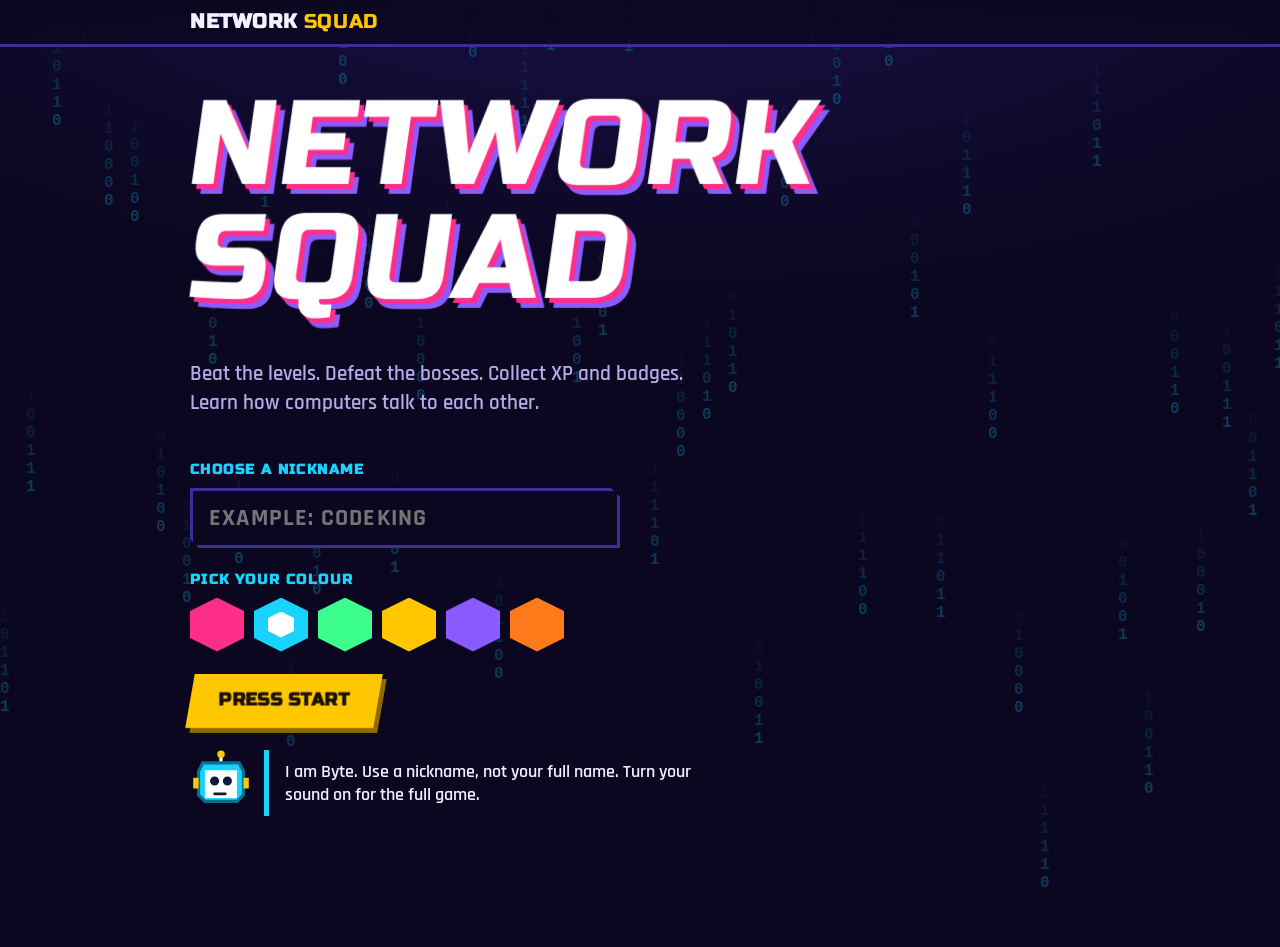
==== commit 261c0503: "JSS2: turn lessons into case-file investigations with predictions, experiments and suspense Co-Autho" ====
--- a/jss2-network/index.html
+++ b/jss2-network/index.html
@@ -284,6 +284,18 @@
 .cmp th{font-family:var(--f-display);text-transform:uppercase;font-size:13px;letter-spacing:.08em;color:var(--cyan);text-align:left;padding:8px 10px;border-bottom:2px solid var(--line)}
 .cmp td{padding:10px;border-bottom:1px solid var(--line);vertical-align:top}
 .cmp td:first-child{font-family:var(--f-display);color:var(--gold);text-transform:uppercase}
+.tease{font-family:var(--f-display);text-transform:uppercase;letter-spacing:.04em;color:var(--red,#FF4757);border-left:5px solid #FF4757;background:rgba(255,71,87,.1);padding:10px 14px;animation:pulse 1.4s infinite;font-size:3.2vw;font-size:clamp(15px,3.2vw,19px)}
+.topo{position:relative}
+.susp{position:absolute;top:0;right:0;bottom:0;left:0;display:grid;place-items:center;background:rgba(5,2,15,.82);font-family:var(--f-display);font-size:20vw;font-size:clamp(70px,20vw,130px);color:#FF4757;text-shadow:0 0 30px #FF4757;z-index:5;animation:pulse .7s infinite}
+.susp small{display:block;font-size:16px;letter-spacing:.2em;text-align:center;color:#fff;text-shadow:none}
+.goals{display:grid;grid-gap:6px;gap:6px}
+.gl{display:flex;grid-gap:10px;gap:10px;align-items:center;background:#0B0720;padding:8px 12px;border-left:5px solid var(--line);font-size:17px}
+.gl .gk{flex:none;width:26px;height:26px;display:grid;place-items:center;background:var(--panel2);font-family:var(--f-display)}
+.gl.ok{border-left-color:var(--lime)}
+.gl.ok .gk{background:var(--lime);color:#00331A}
+.gl.cur{border-left-color:var(--gold)}
+@keyframes flick{0%,100%{opacity:1}20%{opacity:.3}40%{opacity:.9}60%{opacity:.2}80%{opacity:.8}}
+.flick{animation:flick .9s}
 .mdtabs{display:flex;grid-gap:8px;gap:8px;flex-wrap:wrap}
 .mdtabs .opt{flex:1 1 140px;justify-content:center;text-align:center;font-family:var(--f-display);text-transform:uppercase;font-size:14px}
 .mdtabs .opt[aria-pressed="true"]{background:var(--cyan);color:#001A22;border-left-color:#fff}
@@ -372,6 +384,7 @@
 html.no-flexgap .file>*+*{margin-left:12px}
 html.no-flexgap .kws>*{margin:0 8px 8px 0}
 html.no-flexgap .xbar .r>*+*{margin-left:10px}
+html.no-flexgap .gl>*+*{margin-left:10px}
 html.no-flexgap .mdtabs>*{margin:0 8px 8px 0}
 html.no-flexgap .tick>*+*{margin-left:14px}</style></head><body>
 
@@ -422,28 +435,28 @@
  ['In a ring, each computer joins two neighbours and the cables form a circle.','Data passes from one computer to the next around the circle, in one direction.','Data moves in an orderly way, so computers do not crash into each other and each gets a fair turn.','The data must pass through every computer, so one break can stop the whole ring.','Only the star topology has a central hub or switch.']
 ];
 const LEVELS=[
- {id:1,name:'Network Basics',wp:'JSS 2 · Topic 1',topic:'What Is a Network Topology?',badge:'Network Starter',boss:['The Tangle','#FF2E88'],
+ {id:1,name:'Network Basics',case:'Case file 01: The Tangle',wp:'JSS 2 · Topic 1',topic:'What Is a Network Topology?',badge:'Network Starter',boss:['The Tangle','#FF2E88'],
   mission:'A storm tangled the lab cables. Learn how computers are joined so you can sort them out.',
   cards:[
    {t:'Network',ic:'network',svg:'net',d:'A network is two or more computers joined together so they can share files, printers and the internet.',like:'Children holding hands in a line. Each one can pass a message to the next.'},
    {t:'Node',ic:'laptop',svg:'net',d:'A node is any computer, printer or phone on the network.',like:'Each house on a street is a node. The street joins them.'},
    {t:'Link',ic:'plug',svg:'net',d:'A link is a cable (or wireless signal) that joins the nodes.',like:'The road between two villages.'},
    {t:'Topology',ic:'map',svg:'all',d:'Topology means the shape or layout of a network. It shows how the computers are arranged and joined.',like:'A map of your school. It shows where each building is and how the paths join them.'}]},
- {id:2,name:'Bus Line',wp:'JSS 2 · Topic 2',topic:'Bus Topology',badge:'Bus Builder',boss:['Bus Breaker','#FFC700'],
+ {id:2,name:'Bus Line',case:'Case file 02: The Dark Lab',wp:'JSS 2 · Topic 2',topic:'Bus Topology',badge:'Bus Builder',boss:['Bus Breaker','#FFC700'],
   mission:'All the computers hang on one long cable. Learn how a bus network works and what can go wrong.',
   cards:[
    {t:'Bus topology',ic:'list',svg:'bus',d:'All the computers connect to one main cable called the bus (or backbone).',like:'A danfo bus route. Every bus stop is on the same road.'},
    {t:'Terminators',ic:'lock',svg:'bus',d:'A terminator sits at each end of the main cable. It stops the signal from bouncing back.',like:'The wall at the end of a corridor. It stops the ball rolling out.'},
    {t:'Advantages',ic:'star',svg:'bus',d:'A bus network is cheap, easy to set up, uses less cable and is good for a small network.',like:'A short road with a few bus stops is cheap to build.'},
    {t:'Disadvantages',ic:'shield',svg:'bus',d:'If the main cable breaks, the whole network can stop. It slows down with many computers, and faults are hard to find.',like:'If the road is blocked, no bus can pass.'}]},
- {id:3,name:'Star Station',wp:'JSS 2 · Topic 3',topic:'Star Topology',badge:'Star Engineer',boss:['Hub Crasher','#19D3FF'],
+ {id:3,name:'Star Station',case:'Case file 03: The Silent Office',wp:'JSS 2 · Topic 3',topic:'Star Topology',badge:'Star Engineer',boss:['Hub Crasher','#19D3FF'],
   mission:'Every computer connects to a hub in the middle. Learn how a star network works and what can go wrong.',
   cards:[
    {t:'Star topology',ic:'network',svg:'star',d:'Every computer connects to a central hub or switch. Each computer has its own cable.',like:'A village square. Every path leads to the middle.'},
    {t:'Hub and switch',ic:'chip',svg:'star',d:'The hub (or switch) is the box in the middle. It passes data from one computer to another.',like:'A traffic warden at a junction. He sends each car the right way.'},
    {t:'Advantages',ic:'star',svg:'star',d:'If one cable or computer fails, the others keep working. It is easy to add computers and easy to find faults.',like:'If one path to the square is blocked, the other paths still work.'},
    {t:'Disadvantages',ic:'shield',svg:'star',d:'If the hub fails, the whole network stops. It needs more cable than a bus, and the hub costs money.',like:'If the village square is closed, nobody can meet.'}]},
- {id:4,name:'Ring Road',wp:'JSS 2 · Topic 4',topic:'Ring Topology and Comparing Topologies',badge:'Ring Master',boss:['Loop Lord','#8A5CFF'],
+ {id:4,name:'Ring Road',case:'Case file 04: The Endless Loop',wp:'JSS 2 · Topic 4',topic:'Ring Topology and Comparing Topologies',badge:'Ring Master',boss:['Loop Lord','#8A5CFF'],
   mission:'The computers pass data around a circle. Learn how a ring works, then compare all three topologies.',
   cards:[
    {t:'Ring topology',ic:'gear',svg:'ring',d:'Each computer connects to two neighbours. Together they make a circle.',like:'Children sitting in a circle, passing a parcel.'},
@@ -454,82 +467,94 @@
 ];
 const TEACH={
 1:[
- {h:'Why connect computers?',lines:['Picture a school lab with ten computers and only one printer.','Without a network, you must carry a flash drive from computer to computer. And only the computer joined to the printer can print.','With a network, all ten computers can use the same printer and share files.','So a **network** is two or more computers **joined together** so they can share things.'],why:'Sharing saves money (one printer instead of ten), saves time, and lets people work together.',ex:'Your school lab, a bank with many branches, a cyber café.',svg:'net',cap:'Computers and a printer joined through a hub.',q:'Why do schools connect their computers in a network?',o:['So the computers can share files and a printer','So the computers become taller','So the screens turn red','So the computers do not need electricity']},
- {h:'What can a network share?',lines:['**Files**: save a project on one computer and open it on another.','**Hardware**: one printer or scanner can serve many computers.','**An internet connection**: one internet line can serve the whole lab.','**Messages**: send emails and chats to other computers.'],why:'All of these ideas work because the computers are joined together and can send data to each other.',svg:'',cap:'',q:'Which of these can computers on a network share?',o:['A printer and an internet connection','The weather','A school uniform','A football']},
- {h:'Nodes: the devices',lines:['Every device on the network is called a **node**.','A node can be a computer, a laptop, a printer, a phone or a scanner.','Think of a street. Each house on the street is a node.','Count every device, not only the computers.'],ex:'A lab with 10 computers and 1 printer on the network has **11 nodes**.',svg:'net',cap:'Three computers and a printer are nodes. The hub joins them.',q:'A lab has 6 computers and 1 printer on the network. How many nodes are there?',o:['7','6','1','2']},
- {h:'Links: the connections',lines:['The **link** is what joins the nodes together.','A link can be a **cable** (wired) or a **wireless signal** like Wi-Fi.','Data (messages, files) travels along the links, like cars on a road.','Without links, the nodes would be alone.'],kw:[['Wired','uses cables'],['Wireless','uses signals in the air']],svg:'',cap:'',q:'What do we call the cables or signals that join the nodes?',o:['Links','Icons','Folders','Passwords']},
- {h:'Hub and switch',lines:['A **hub** or **switch** is a box with many sockets.','The cable from each computer plugs into one socket.','The box receives data and passes it on.','Think of a junction where many roads meet.'],kw:[['Hub','passes data to all']],why:'A hub or switch lets many cables meet in one place, so it is easy to connect many computers.',svg:'net',cap:'The hub is in the middle.',q:'A box that joins many cables together is called a...',o:['hub or switch','keyboard','monitor','speaker']},
- {h:'What is a topology?',lines:['**Topology** means the **layout** of a network.','It answers one question: how are the computers arranged and joined together?','If you draw a dot for each computer and a line for each cable, the picture you draw is the **topology**.','Two labs can have the same computers but a different topology.'],why:'The word comes from Greek. "Topos" means place, and the ending means study. So topology is the study of where things are placed.',svg:'',cap:'',q:'If you draw dots for computers and lines for cables, you have drawn the network\'s...',o:['topology','password','program','keyboard']},
- {h:'Three common layouts',lines:['**Bus**: all computers hang on one main cable.','**Star**: all computers join a hub in the middle.','**Ring**: the computers join in a circle.','In the next lessons you will learn each one carefully.'],svg:'all',cap:'Bus, star and ring.',q:'Which one is a type of network topology?',o:['Ring','Hammer','Pencil','Window']},
- {h:'Why does topology matter?',lines:['The layout changes the **cost** of the network.','It changes how **fast** and how **fairly** the network works.','It changes **what happens when something breaks**.','So people choose the layout that suits their needs.'],ex:'A small school lab wants a **cheap** network. A bank wants a network that **keeps working** when one cable breaks. They may choose different topologies.',svg:'',cap:'',q:'The layout of a network can change...',o:['its cost and what happens when something breaks','the weather','the colour of the keyboard','your name']}
+ {h:'Alert in the lab',kind:'Briefing',lines:['A storm has cut the cables in the school lab. Ten computers and one printer, and nobody can share a thing.','To fix it you must understand how a **network** works.','A network is two or more computers **joined together** so they can share files, printers and the internet.'],svg:'net',cap:'Computers and a printer, joined by a hub.',q:'Why would a school join its computers into a network?',o:['So the computers can share files and a printer','So the computers become taller','So the screens turn red','So the computers do not need electricity'],tease:'But how do computers actually get joined? Build one yourself...'},
+ {h:'Build a network',kind:'Experiment',type:'builder',lines:['Join the devices with links.','Your goal: every device must be able to reach the printer.'],svg:'',cap:'',tease:'Look at the shape you just made. It has a name...'},
+ {h:'Inspect the parts',kind:'Evidence',type:'explore',topo:'net',lines:['Every network is made of a few simple parts.','Tap each gold number and read what it is.'],svg:'',cap:'',parts:[
+   {x:92,y:34,t:'1. Node',d:'Any device on the network: a computer, laptop, phone or printer.'},
+   {x:212,y:100,t:'2. Link',d:'The cable (or wireless signal) that joins the devices. Data travels along it.'},
+   {x:160,y:86,t:'3. Hub or switch',d:'A box with many sockets. Each cable plugs into it, and it passes data on.'},
+   {x:296,y:158,t:'4. Printer',d:'A printer is a node too. Every device on the network counts as a node.'}],
+  q:'Each computer, printer or phone on a network is called a...',o:['node','link','hub','bus']},
+ {h:'Count the nodes',kind:'Evidence',lines:['A **node** is any device on the network.','Do not forget the printers, phones and scanners.','Count every device, not only the computers.'],ex:'6 computers and 1 printer on a network make **7 nodes**.',svg:'',cap:'',q:'A lab has 6 computers and 1 printer on the network. How many nodes are there?',o:['7','6','1','2']},
+ {h:'The shape you made',kind:'Discovery',lines:['The pattern of links you built is called a **topology**.','**Topology** means the **layout** of a network: how the computers are arranged and joined.','Two labs can have the same computers but a different topology.'],why:'The word comes from Greek. "Topos" means place, so topology is the study of where things are placed.',svg:'',cap:'',q:'If you draw dots for computers and lines for cables, you have drawn the network\'s...',o:['topology','password','program','keyboard'],tease:'There are three famous shapes. Each one has a secret weakness...'},
+ {h:'Three famous shapes',kind:'Preview',lines:['**Bus**: all computers hang on one main cable.','**Star**: all computers join a hub in the middle.','**Ring**: the computers join in a circle.','Which one is best? The next cases will show you.'],svg:'all',cap:'Bus, star and ring.',q:'Which one is a type of network topology?',o:['Ring','Hammer','Pencil','Window'],tease:'Case file 02 is waiting for you...'}
 ],
 2:[
- {h:'Picture a bus route',lines:['Think of a road with bus stops along it.','The road is one long line. Every bus stop is on that same road.','A **bus topology** works in a similar way.','The road is the main cable. The bus stops are the computers.'],svg:'bus',cap:'Computers hang off one main cable, like bus stops on a road.',q:'In the picture, what is like the road?',o:['The main cable','A computer','A terminator','The printer']},
- {h:'Parts of a bus network',type:'explore',topo:'bus',lines:['A bus network has a few parts.','Tap each gold number on the picture and read what it is.'],svg:'',cap:'',parts:[
+ {h:'The dark lab',kind:'Briefing',lines:['At 2:13 pm, part of the school lab lost its connection. Nobody touched a computer.','The lab is a **bus network**: all the computers hang on **one main cable**.','Something went wrong with that cable. To solve the case, you must learn how a bus works.'],svg:'bus-cut',cap:'The red dashes: a break in the main cable.',q:'In a bus network, what do all the computers connect to?',o:['One main cable','A hub','A circle of cables','A satellite'],tease:'Start by inspecting the crime scene...'},
+ {h:'Inspect the scene',kind:'Evidence',type:'explore',topo:'bus',lines:['Tap each gold number and read what the part is.'],svg:'',cap:'',parts:[
    {x:100,y:34,t:'1. Computer (node)',d:'A computer on the network. In the picture there are six.'},
    {x:92,y:82,t:'2. Drop cable',d:'A short cable that joins one computer to the main cable.'},
    {x:122,y:100,t:'3. Main cable (bus or backbone)',d:'The one long cable that every computer connects to. All data travels along it.'},
-   {x:20,y:92,t:'4. Terminator',d:'A block at each end of the main cable. It stops the signal from bouncing back.'}],
+   {x:20,y:92,t:'4. Terminator',d:'A block at each end of the main cable. Why is it there? You will test that soon.'}],
   q:'What is the main cable in a bus network also called?',o:['The backbone','The terminator','The node','The hub']},
- {h:'Terminators',lines:['At each end of the main cable there is a **terminator**.','Data travels along the cable as an electrical signal.','When the signal reaches the end of the cable, it could bounce back, like an echo.','The terminator **absorbs** the signal so it disappears.'],why:'If the signal bounced back, it would mix with new data and confuse the computers.',svg:'bus',cap:'The red blocks are the terminators.',q:'Why does a bus network need terminators?',o:['To stop the signal bouncing back','To make the cable longer','To add more computers','To switch on the printer']},
- {h:'Watch: how a message travels',type:'watch',topo:'bus',from:'pc1',to:'pc6',lines:['Follow a message from PC1 to PC6.','Press **Next step** under the picture.'],svg:'',cap:'',steps:[
+ {h:'Follow the message',kind:'Evidence',type:'watch',topo:'bus',from:'pc1',to:'pc6',lines:['Follow a message from PC1 to PC6.'],svg:'',cap:'',steps:[
    {at:0,text:'PC1 wants to send a message to PC6. It puts the data on the main cable.'},
-   {at:2,text:'The data travels along the main cable. Every computer on the cable can "hear" it.'},
-   {at:3,text:'The data keeps moving along the cable, towards the right side of the network.'},
-   {at:4,text:'PC6 sees that the message is for it and takes it. The other computers ignore it.'}],
+   {at:2,text:'The data travels along the main cable. **Every** computer on the cable can hear it.'},
+   {at:3,text:'It keeps moving along the cable, towards the right side.'},
+   {at:4,text:'PC6 sees the message is for it and takes it. The others ignore it.'}],
   q:'In a bus network, which computers can hear a message on the main cable?',o:['All of them, but only the right one takes it','Only the first computer','Only the last computer','None of them']},
- {h:'Advantage 1: it is cheap',lines:['A bus network uses **less cable** than other layouts.','One main cable is shared by all the computers.','Each computer only needs a short cable to join the main one.','Less cable means less money.'],why:'Every computer shares the same main cable, so you do not need a separate long cable for each computer.',ex:'Six computers need one main cable and six short drop cables.',svg:'bus',cap:'',q:'Why is a bus network cheap?',o:['All the computers share one main cable','It has no computers','It uses gold cable','It does not need electricity']},
- {h:'Advantage 2: easy to set up',lines:['To build a bus network, lay one main cable and plug the computers in along it.','To add a new computer, join it to the main cable.','This is simple, so it works well for **small networks**.'],ex:'A small lab with 4 to 6 computers, or a small office.',svg:'bus',cap:'',q:'A bus topology is best for a...',o:['small network','network of thousands of computers','network with no computers','space station']},
- {h:'Disadvantage 1: one break stops everything',lines:['All the computers depend on the **same main cable**.','If the main cable breaks, the network splits in two, or stops completely.','Computers on different sides of the break cannot talk to each other.'],why:'There is only one path for the data. If the path is cut, the data has no other way to go.',svg:'bus-cut',cap:'The cut in the main cable splits the network.',q:'Why does one break in the main cable cause so many problems?',o:['There is only one path for the data','The computers get angry','The cable is heavy','The terminators run away']},
- {h:'Disadvantage 2: slow when busy',lines:['All computers share one cable.','Only one computer can send data at a time.','If two computers send together, their data **collide** and must be sent again.','More computers means more waiting.'],why:'It is like a one-lane road. When many cars try to use it at once, there is a traffic jam.',svg:'',cap:'',q:'Why does a busy bus network slow down?',o:['All the computers share one cable','The cable is too short','The terminators are tired','The computers are too tall']},
- {h:'Disadvantage 3: hard to find faults',lines:['If the network stops, the problem could be **anywhere** along the long main cable.','You may have to check the cable piece by piece.','This can take a long time.'],ex:'A technician must walk along the whole cable to find the damaged part.',svg:'',cap:'',q:'Why is it hard to find a fault in a bus network?',o:['The fault could be anywhere along the main cable','There are no cables','Faults hide in the monitor','Terminators hide them']},
- {h:'Now try it yourself',lines:['In the **Play** stage there is a **Bus network lab**.','Send a message from one computer to another.','Then cut the main cable and send again.','You will see for yourself why one break is a big problem.'],svg:'bus',cap:'',q:'In the lab, you cut the main cable between PC1 and PC3. What happens to a message from PC1 to PC3?',o:['It fails to arrive','It arrives faster','It arrives twice','It turns into an email']}
+ {h:'The mystery of the red blocks',kind:'Experiment',type:'echo',lines:['There are two red blocks at the ends of the cable. What are they for?','Run the experiment and find out.'],svg:'',cap:'',tease:'Now the saboteur strikes. Can you predict what he will do?'},
+ {h:'Predict the sabotage',kind:'Prediction',type:'predict',topo:'bus',from:'pc1',fault:{cut:['b1']},lines:['The saboteur will cut the main cable between the middle and the right side.','Tap every computer you think will **lose contact with PC1**. Then press the button.'],svg:'',cap:'',ask:'Which computers will PC1 lose contact with?',btn:'Cut the cable!',explain:'The cut splits the network in two. The computers on the far side can no longer be reached, because there is only one path.',tease:'Now it is your turn to be the saboteur...'},
+ {h:'You are the saboteur',kind:'Experiment',type:'puzzle',topo:'bus',modes:['cut','send'],intro:'Complete the three goals by cutting cables.',lines:['Cut the cables to reach each goal.'],svg:'',cap:'',goals:[
+   {text:'Cut ONE cable so that only ONE computer is cut off from the rest.',after:'Cutting a drop cable cuts off one computer.',test:s=>{const c=Object.keys(s.cut).filter(k=>s.cut[k]);if(c.length!==1)return false;const g=s.comps();return g.length===2&&Math.min(g[0].length,g[1].length)===1}},
+   {text:'Cut ONE cable so the network splits into two big groups (at least two computers in each).',after:'Cutting the main cable splits the network in two.',test:s=>{const c=Object.keys(s.cut).filter(k=>s.cut[k]);if(c.length!==1)return false;const g=s.comps();return g.length===2&&Math.min(g[0].length,g[1].length)>=2}},
+   {text:'Cut ONE cable so that PC1 can no longer reach PC6.',after:'',test:s=>!s.reach('pc1','pc6')}],
+  win:'All goals done. In a bus network one cut can cut off a computer, or split the whole network. Everything depends on the same cable.',tease:'The next clue is about money. Why do schools still use bus networks?'},
+ {h:'Count the cable',kind:'Evidence',type:'counter',lines:['Compare how much cable a bus and a star need.','Use the buttons to add computers.'],why:'All the computers share the same main cable, so a bus needs less cable.',svg:'',cap:'',q:'Why is a bus network cheap?',o:['All the computers share one main cable','It has no computers','It uses gold cable','It does not need electricity']},
+ {h:'Rush hour',kind:'Experiment',type:'jam',lines:['What happens when every computer wants to send at the same moment?'],svg:'',cap:'',tease:'One more weakness is hiding. A fault somewhere along the cable...'},
+ {h:'Find the hidden fault',kind:'Experiment',type:'hunt',topo:'bus',lines:['A piece of the main cable is damaged. You cannot see which one.','Test the pieces one at a time and find it.'],svg:'',cap:'',tease:'You have gathered all the evidence. Time for the verdict...'},
+ {h:'Case closed',kind:'Verdict',lines:['**The culprit:** the main cable. Everything depends on it.','**Strengths:** cheap, easy to set up, good for a small network.','**Weaknesses:** one break can stop all, it slows down when busy, and faults are hard to find.'],svg:'bus',cap:'',q:'Which is a disadvantage of a bus topology?',o:['If the main cable breaks, the whole network can stop','It is very expensive','It needs a hub','It has no cable'],tease:'Case file 03 is next. This time, the villain goes for the heart of the network...'}
 ],
 3:[
- {h:'Picture a village square',lines:['Imagine a village with a square in the middle.','Every path from every house leads to the square.','To visit a neighbour, you walk to the square, then take the neighbour\'s path.','A **star topology** works in a similar way.'],svg:'star',cap:'Every computer has a path to the middle.',q:'In the picture, what is like the village square?',o:['The hub','A computer','The printer','A terminator']},
- {h:'Parts of a star network',type:'explore',topo:'star',lines:['A star network has three main parts.','Tap each gold number on the picture and read what it is.'],svg:'',cap:'',parts:[
+ {h:'The silent office',kind:'Briefing',lines:['At 9:00 am, every computer in the school office stopped talking to the others.','The office uses a **star network**: each computer has its own cable to a **hub** in the middle.','Was it the cables? Or something else? Investigate.'],svg:'star',cap:'Every cable leads to the hub.',q:'In a star network, every computer connects to a...',o:['central hub or switch','main bus cable','ring of cables','keyboard'],tease:'First, inspect the scene...'},
+ {h:'Inspect the scene',kind:'Evidence',type:'explore',topo:'star',lines:['Tap each gold number and read what the part is.'],svg:'',cap:'',parts:[
    {x:160,y:86,t:'1. Hub (or switch)',d:'The box in the middle. Every cable from every computer plugs into it.'},
-   {x:218,y:84,t:'2. Cable (the spoke)',d:'Each computer has its own cable going to the hub. Like the spokes of a wheel.'},
+   {x:218,y:84,t:'2. Cable (the spoke)',d:'Each computer has its own cable going to the hub, like the spokes of a wheel.'},
    {x:192,y:22,t:'3. Computer (node)',d:'A computer on the network. In the picture there are six.'}],
   q:'In a star network, how does each computer connect to the hub?',o:['With its own cable','Through one shared main cable','Through its two neighbours','It does not connect']},
- {h:'Hub or switch?',lines:['A **hub** receives data and sends it out to **all** the computers.','A **switch** is smarter. It sends the data **only** to the computer it is meant for.','Both sit in the middle of a star network.','Most modern networks use switches.'],kw:[['Hub','sends to everyone'],['Switch','sends to the right computer only']],why:'A switch wastes less of the network, because the other computers are not bothered with data that is not for them.',svg:'star',cap:'',q:'Which one sends data only to the computer it is meant for?',o:['A switch','A hub','Both of them','Neither of them']},
- {h:'Watch: how a message travels',type:'watch',topo:'star',from:'pc1',to:'pc4',lines:['Follow a message from PC1 to PC4.','Press **Next step** under the picture.'],svg:'',cap:'',steps:[
+ {h:'Follow the message',kind:'Evidence',type:'watch',topo:'star',from:'pc1',to:'pc4',lines:['Follow a message from PC1 to PC4.'],svg:'',cap:'',steps:[
    {at:0,text:'PC1 wants to send a message to PC4. It sends the data along its own cable.'},
-   {at:1,text:'The data reaches the hub. The hub decides where to send it.'},
-   {at:2,text:'The hub sends the data along PC4\'s own cable. PC4 receives the message.'}],
-  q:'In a star network, a message from one computer to another always passes through the...',o:['hub','printer','keyboard','speaker']},
- {h:'Advantage 1: one failure does not stop the rest',lines:['Each computer has its **own cable** to the hub.','If one cable breaks, only the computer at the end of it is cut off.','All the other computers carry on working.'],why:'The cables do not depend on each other. A break in one spoke does not affect the other spokes.',ex:'If PC3\'s cable breaks, PC1, PC2, PC4, PC5 and PC6 can still talk to each other.',svg:'star-cut',cap:'One cut cable cuts off one computer only.',q:'In a star network, one computer\'s cable breaks. What happens?',o:['Only that computer is cut off','The whole network stops','The hub explodes','Every computer slows down']},
- {h:'Advantage 2: easy to add or remove computers',lines:['To add a computer, plug a new cable into a free socket on the hub.','To remove one, unplug its cable.','The other computers are not disturbed.'],ex:'A school buys two new computers. The technician plugs two more cables into the switch.',svg:'star',cap:'',q:'How do you add a new computer to a star network?',o:['Plug a new cable into the hub','Cut the main cable','Rebuild the whole network','Turn off every computer for a week']},
- {h:'Advantage 3: easy to find faults',lines:['If one computer cannot connect, check **its** cable first.','The other computers still work, so you know the hub is fine.','Faults are quick to find and fix.'],why:'Each computer has its own cable, so you can tell exactly which part has the problem.',svg:'',cap:'',q:'Why is it easy to find a fault in a star network?',o:['Each computer has its own cable, so you can check one at a time','There are no faults','The cable is very short','The hub fixes itself']},
- {h:'Disadvantage 1: if the hub fails, everything stops',lines:['Every message passes through the **hub**.','If the hub breaks or loses power, no computer can talk to another.','The whole network stops.'],why:'The hub is the one part that everything depends on. This is the weakness of a star.',svg:'star-off',cap:'The hub is off. Nothing can get through.',q:'If the hub of a star network fails...',o:['the whole network stops','nothing happens','only one computer stops','the cables get shorter']},
- {h:'Disadvantage 2: more cable and more money',type:'counter',lines:['Every computer needs its **own cable** all the way to the hub.','A bus network shares one main cable.','Use the buttons to change the number of computers.'],svg:'',cap:'',q:'Why does a star network usually need more cable than a bus network?',o:['Each computer needs its own cable to the hub','Computers are bigger','Hubs eat cable','The cable is shorter']},
- {h:'Star in real life',lines:['Most school, bank and office networks today use a star layout.','Your home **Wi-Fi router** is like a hub. Every phone and laptop connects to it.','If the router goes off, your devices cannot talk to each other or to the internet.'],ex:'A school lab where all computers are plugged into one switch in the corner.',svg:'',cap:'',q:'A home Wi-Fi router works like a...',o:['hub in a star network','bus cable','ring','keyboard']}
+   {at:1,text:'The data reaches the hub. The hub decides where it must go.'},
+   {at:2,text:'The hub sends it along PC4\'s own cable. PC4 receives it.'}],
+  q:'In a star network, a message from one computer to another always passes through the...',o:['hub','printer','keyboard','speaker'],tease:'Suspect number one: a broken cable. Test it...'},
+ {h:'Can a cable do it?',kind:'Experiment',type:'puzzle',topo:'star',modes:['cut','off'],intro:'Complete the goals. Look carefully at what happens to the other computers.',lines:['Try to bring the network down.'],svg:'',cap:'',goals:[
+   {text:'Cut ONE cable. Do all the other computers still work?',after:'Only the computer on that cable was cut off. The rest still work.',test:s=>Object.keys(s.cut).filter(k=>s.cut[k]).length===1},
+   {text:'Cut TWO different cables. Who is still connected?',after:'Two computers are cut off. The other four still talk to each other.',test:s=>Object.keys(s.cut).filter(k=>s.cut[k]).length===2},
+   {text:'Now take the WHOLE network down so no computer can reach another. Find the fastest way!',after:'',test:s=>s.comps().every(g=>g.length===1)}],
+  win:'You took it down in {m} move(s). The fastest way is only ONE move: switch off the hub. That is the weakness of a star network.',tease:'Now you suspect the hub. Can you predict what happens when it fails?'},
+ {h:'Predict the blackout',kind:'Prediction',type:'predict',topo:'star',from:'pc1',fault:{off:['hub']},lines:['The saboteur is about to switch off the hub.','Tap every computer you think will **lose contact with PC1**. Then press the button.'],svg:'',cap:'',ask:'Which computers will PC1 lose contact with?',btn:'Switch off the hub!',explain:'Every message passes through the hub, so when it fails, the whole network stops.',tease:'The hub is the culprit. But not all hubs are the same...'},
+ {h:'Hub or switch?',kind:'Experiment',type:'hubswitch',lines:['Hubs and switches both sit in the middle of a star.','Try both and see who receives the message.'],kw:[['Hub','sends to everyone'],['Switch','sends to the right computer only']],svg:'',cap:'',tease:'Next: a computer goes offline. Can you find the broken cable fast?'},
+ {h:'Find the broken cable',kind:'Experiment',type:'hunt',topo:'star',lines:['One computer shows a red light. Find the broken cable.'],svg:'',cap:'',tease:'One more clue: the cost of all those cables...'},
+ {h:'Count the cable',kind:'Evidence',type:'counter',lines:['Every computer needs its **own cable** all the way to the hub.','Add computers and compare with a bus.'],why:'In a bus the computers share one main cable. In a star each one needs a separate cable to the hub.',svg:'',cap:'',q:'Why does a star network usually need more cable than a bus network?',o:['Each computer needs its own cable to the hub','Computers are bigger','Hubs eat cable','The cable is shorter']},
+ {h:'Case closed',kind:'Verdict',lines:['**The culprit:** the hub. Everything passes through it.','**Strengths:** one failure does not stop the others, easy to add computers, easy to find faults.','**Weaknesses:** if the hub fails the whole network stops, and it needs more cable.','Your home Wi-Fi router works like a hub. Most school and office networks are stars.'],svg:'star',cap:'',q:'Which is an advantage of a star topology?',o:['It is easy to add a computer and find faults','It uses the least cable','It needs no hub','It costs nothing'],tease:'Case file 04, the last one. The data is going round and round in circles...'}
 ],
 4:[
- {h:'Picture pass the parcel',lines:['Imagine children sitting in a circle, playing pass the parcel.','Each child hands the parcel to the child next to them.','The parcel goes round and round in one direction.','A **ring topology** works in a similar way.'],svg:'ring',cap:'Each computer passes data to the next one.',q:'In the picture, what is like the parcel?',o:['The data','The computer','The cable','The printer']},
- {h:'Parts of a ring network',type:'explore',topo:'ring',lines:['A ring network has computers and links.','Tap each gold number on the picture and read what it is.'],svg:'',cap:'',parts:[
+ {h:'The endless loop',kind:'Briefing',lines:['In the school bank office, data keeps going round and round in circles.','The computers are joined in a **ring**. Each one passes data to its neighbour.','Loop Lord is hiding somewhere in the circle. Learn how a ring works to catch him.'],svg:'ring',cap:'Each computer passes data to the next one.',q:'In a ring topology, each computer is connected to...',o:['two neighbours','one main cable','a central hub','no other computer'],tease:'Inspect the ring first...'},
+ {h:'Inspect the scene',kind:'Evidence',type:'explore',topo:'ring',lines:['Tap each gold number and read what the part is.'],svg:'',cap:'',parts:[
    {x:192,y:24,t:'1. Computer (node)',d:'Each computer is joined to exactly two neighbours.'},
    {x:222,y:50,t:'2. Link',d:'A cable between two neighbouring computers. All the links together make a circle.'},
-   {x:279,y:115,t:'3. Direction arrow',d:'Shows which way the data travels. In a simple ring the data goes one way only.'},
-   {x:192,y:206,t:'4. Neighbours',d:'Every computer has two neighbours. It receives from one and passes to the other.'}],
-  q:'In a ring topology, each computer is connected to...',o:['two neighbours','one main cable','a central hub','no other computer']},
- {h:'Watch: how a message travels',type:'watch',topo:'ring',from:'pc1',to:'pc4',lines:['Follow a message from PC1 to PC4.','Press **Next step** under the picture.'],svg:'',cap:'',steps:[
+   {x:279,y:115,t:'3. Direction arrow',d:'Shows which way the data travels. In a simple ring it goes one way only.'},
+   {x:192,y:206,t:'4. Neighbours',d:'Every computer receives from one neighbour and passes to the other.'}],
+  q:'In a ring, data travels...',o:['around the circle, one computer to the next','to every computer at once','straight down a main cable','nowhere']},
+ {h:'Follow the message',kind:'Evidence',type:'watch',topo:'ring',from:'pc1',to:'pc4',lines:['Follow a message from PC1 to PC4.'],svg:'',cap:'',steps:[
    {at:0,text:'PC1 wants to send a message to PC4. It passes the data to its neighbour, PC2.'},
-   {at:1,text:'PC2 checks. The message is not for it, so it passes the data on to PC3.'},
-   {at:2,text:'PC3 checks. The message is not for it either, so it passes it on to PC4.'},
+   {at:1,text:'PC2 checks. It is not for PC2, so PC2 passes it on to PC3.'},
+   {at:2,text:'PC3 checks. It is not for PC3 either, so it goes on to PC4.'},
    {at:3,text:'PC4 sees the message is for it and keeps it.'}],
-  q:'In a ring, a message from PC1 to PC4 passes through...',o:['the computers in between, one after the other','a central hub','one main cable','no computer']},
- {h:'Fair turns: the token idea',lines:['In some rings, a special message called a **token** goes round and round.','Only the computer that holds the token may send data.','When it is finished, it passes the token to the next computer.','So every computer gets a turn.'],kw:[['Token','a pass that lets a computer send']],why:'Because only one computer sends at a time, data does not crash into other data.',svg:'ring',cap:'',q:'In a token ring, which computer may send data?',o:['The one holding the token','All computers at once','Only the first computer','Nobody']},
- {h:'Advantage 1: orderly data',lines:['Data moves in **one direction**, in order.','Computers do not send at the same time, so data does not **collide**.','This makes the network steady and predictable.'],why:'Everyone follows the same order, like children in a queue.',svg:'ring',cap:'',q:'Why does data not crash in a ring network?',o:['It moves in order, one way round','The cable is magic','There is only one computer','It does not move'] },
- {h:'Advantage 2: fair turns, even when busy',lines:['Every computer gets a **fair turn** to send data.','No computer is left waiting forever.','A ring keeps working well even when the network is busy.'],ex:'In a busy school lab, every student\'s computer still gets its turn.',svg:'',cap:'',q:'Which is an advantage of a ring topology?',o:['Every computer gets a fair turn','It uses the most cable','It needs a hub','It never fails']},
- {h:'Disadvantage 1: one break can stop the ring',lines:['The data must pass through **every computer** on the way round.','If one computer or one cable fails, the data cannot get past it.','The whole ring can stop working.'],why:'There is only one way round. If the way is blocked, the data cannot reach the other side.',svg:'ring-cut',cap:'A cut cable breaks the circle.',q:'If one computer in a simple ring fails...',o:['the whole ring can stop','only that computer stops while all others work','nothing happens','the ring becomes a star']},
- {h:'Disadvantage 2: hard to fix and hard to change',lines:['When the ring stops, it is **hard to find** which computer or cable is the problem.','Adding or removing a computer **disturbs** the whole network.','You may need to switch the network off to change it.'],svg:'',cap:'',q:'Why is it a problem to add a computer to a ring?',o:['It disturbs the whole ring','There are no sockets','Rings do not have computers','The computers are too tall']},
- {h:'Compare the three',type:'table',lines:['Read the table. It shows all three topologies side by side.'],svg:'',cap:'',q:'Which topology has a central hub or switch?',o:['Star','Bus','Ring','All of them']},
- {h:'Choosing the best topology',lines:['Small, cheap lab with few computers: **bus**.','A lab where faults must be easy to find and fix: **star**.','A network where every computer needs a fair turn: **ring**.','There is no best topology for everything. It depends on what you need.'],ex:'A school plans to add new computers every year and wants faults fixed fast. A **star** suits it best.',svg:'',cap:'',q:'A school wants a network that is easy to fix when one cable breaks. Best choice?',o:['Star','Bus','Ring','None of them']}
+  q:'In a ring, a message from PC1 to PC4 passes through...',o:['the computers in between, one after the other','a central hub','one main cable','no computer'],tease:'How do the computers avoid crashing? There is a secret...'},
+ {h:'The secret token',kind:'Experiment',type:'token',lines:['A special message called a **token** goes round the ring.','Only the computer holding the token may send.','Tap computers that want to send, and watch who gets a turn.'],svg:'',cap:'',tease:'Now the villain strikes. Predict what he will break...'},
+ {h:'Predict the break',kind:'Prediction',type:'predict',topo:'ring',from:'pc1',fault:{off:['pc3']},lines:['The saboteur is about to switch off PC3.','Tap every computer you think will **lose contact with PC1**. Remember which way the data goes.'],svg:'',cap:'',ask:'Which computers will PC1 lose contact with?',btn:'Switch off PC3!',explain:'Data must pass through every computer on the way round. PC3 is off, so PC4, PC5 and PC6 cannot be reached. Only PC2, before PC3, still works.',tease:'Now try breaking the ring yourself...'},
+ {h:'Break the ring',kind:'Experiment',type:'puzzle',topo:'ring',modes:['cut','off'],intro:'Complete the goals. Where you break the ring decides who loses contact.',lines:['Complete the three goals.'],svg:'',cap:'',goals:[
+   {text:'Break the ring so PC1 can NOT send a message to PC4.',after:'One break is enough.',test:s=>!s.reach('pc1','pc4')},
+   {text:'Now break it so PC1 CAN reach PC4, but can NOT reach PC5.',after:'The break is after PC4.',test:s=>s.reach('pc1','pc4')&&!s.reach('pc1','pc5')},
+   {text:'Last: break the ring so PC1 can reach NO other computer.',after:'',test:s=>['pc2','pc3','pc4','pc5','pc6'].every(id=>!s.reach('pc1',id))}],
+  win:'Because data goes one way round, where the break is decides who loses contact. One failure can stop the ring.',tease:'You have found the weaknesses of all three layouts. Put them side by side...'},
+ {h:'Compare the three',kind:'Evidence',type:'table',lines:['Read the table. It shows all three topologies side by side.'],svg:'',cap:'',q:'Which topology has a central hub or switch?',o:['Star','Bus','Ring','All of them']},
+ {h:'Final verdict',kind:'Verdict',lines:['Small, cheap lab with few computers: **bus**.','A lab where faults must be easy to find and fix: **star**.','A network where every computer needs a fair turn: **ring**.','There is no best topology for everything. It depends on what you need.'],ex:'A school plans to add new computers every year and wants faults fixed fast. A **star** suits it best.',svg:'',cap:'',q:'A school wants a network that is easy to fix when one cable breaks. Best choice?',o:['Star','Bus','Ring','None of them']}
 ]};
 const RECAP={
 1:['A network is two or more computers joined together to share files, printers and the internet.','A node is any device on the network. A link is the cable or signal that joins nodes.','A hub or switch is a box that joins many cables together.','Topology is the layout of a network. The three types are bus, star and ring.'],
-2:['Bus topology: all computers connect to one main cable (the bus or backbone). Terminators sit at both ends.','Advantages: cheap, uses less cable, easy to set up, good for small networks.','Disadvantages: one break can stop the whole network, it slows down when busy, and faults are hard to find.','Why? All computers share one cable and there is only one path.'],
+2:['Bus topology: all computers connect to one main cable (the bus or backbone). Terminators sit at both ends and stop the signal bouncing back.','Advantages: cheap, uses less cable, easy to set up, good for small networks.','Disadvantages: one break can stop the whole network, it slows down when busy, and faults are hard to find.','Why? All computers share one cable and there is only one path.'],
 3:['Star topology: every computer has its own cable to a central hub or switch.','Advantages: one failure does not stop the others, easy to add computers, easy to find faults.','Disadvantages: if the hub fails the whole network stops, and it needs more cable.','Why? The hub is the centre, and the cables do not depend on each other.'],
 4:['Ring topology: computers joined in a circle. Each has two neighbours and data goes one way.','Advantages: orderly data, fair turns, steady when busy.','Disadvantages: one break can stop the ring, hard to find faults, hard to add computers.','Bus is cheap, star is easy to fix, ring is fair. Choose the one that fits the need.']
 };
@@ -638,6 +663,10 @@
   win(){if(!S.sfx||!actx())return;const t=now();[523,659,784,1047,1319].forEach((f,i)=>tone(f,t+i*.1,.3,'square',.08))},
   lose(){if(!S.sfx||!actx())return;const t=now();[392,330,262,196].forEach((f,i)=>tone(f,t+i*.18,.35,'sawtooth',.08))},
   whoosh(){if(!S.sfx||!actx())return;noise(now(),.35,.12,1500)},
+  tick(){if(!S.sfx||!actx())return;tone(170,now(),.1,'square',.08)},
+  drone(){if(!S.sfx||!actx())return;const t=now();tone(82,t,1.6,'sawtooth',.06);tone(87,t,1.6,'sawtooth',.04)},
+  boom(){buzz(120);if(!S.sfx||!actx())return;const t=now();noise(t,.45,.3,150);tone(60,t,.6,'sawtooth',.18)},
+  dark(){if(!S.sfx||!actx())return;const t=now();[380,300,230,170,120].forEach((f,i)=>tone(f,t+i*.09,.25,'triangle',.08))},
   up(){if(!S.sfx||!actx())return;const t=now();[392,523,659,784,1047,784,1047].forEach((f,i)=>tone(f,t+i*.08,.2,'triangle',.1))}
 };
 /* music: 16-step bar, Am F C G. "menu" is relaxed, "battle" adds drums and runs faster. */
@@ -808,7 +837,7 @@
   app.innerHTML=`<div class="lh rv"><div class="eyebrow">${esc(L.wp)} · ${esc(L.topic)}</div><h1><span class="skew">${esc(L.name)}</span></h1></div>
   <nav class="stage"><a href="#" data-s="learn"><span>Learn</span></a><a href="#" data-s="cards"><span>Cards</span></a><a href="#" data-s="play"><span>Play</span></a><a href="#" data-s="boss"><span>Boss</span></a><a href="#" data-s="home"><span>Home</span></a></nav>
   <div class="panel quest rv"><b>By the end you can</b><ul class="can">${HW[n-1].obj.map(o=>`<li>${esc(o)}</li>`).join('')}</ul></div>
-  <section id="s-learn"><h2 data-rv><span class="skew">Stage 1</span><small>LEARN WITH BYTE</small></h2><div class="w" id="teach" style="--acc:var(--lime)"></div></section>
+  <section id="s-learn"><h2 data-rv><span class="skew">Stage 1</span><small>${esc(L.case||'LEARN WITH BYTE')}</small></h2><div class="w" id="teach" style="--acc:var(--lime)"></div></section>
   <section id="s-cards"><h2 data-rv><span class="skew">Stage 2</span><small>REVIEW CARDS</small></h2><div class="cprog" id="cp"></div><div class="cards">${L.cards.map((c,i)=>`<button class="flip" data-rv data-i="${i}" aria-pressed="${!!S.cards[n][i]}" aria-label="${esc(c.t)}. Tap to reveal."><div class="in"><div class="face f"><span class="q">?</span><div><h3>${esc(c.t)}</h3><span class="tap">Tap to reveal · +5 XP</span></div></div><div class="face b"><div class="ph">${c.svg?topoSVG(c.svg):(c.img?`<img src="img/${c.img}.jpg" alt="" onerror="imgFail(this)">`:'')}${c.svg?'':ic(c.ic)}</div><h4>${esc(c.t)}</h4><span>${esc(c.d)}</span><span class="like">${c.li?`<img class="lk" src="img/${c.li}.jpg" alt="" onerror="imgFail(this)">`:''}<span><em>Think of it like</em>${esc(c.like)}</span></span></div></div></button>`).join('')}</div></section>
   <section id="s-play"><h2 data-rv><span class="skew">Stage 3</span><small>PLAY</small></h2><div id="ws" style="display:grid;gap:18px"></div></section>
   <section id="s-boss"><h2 data-rv><span class="skew">Stage 4</span><small>BOSS BATTLE</small></h2><div class="w" id="bossbox" style="--acc:var(--mag)"></div></section>
@@ -1020,28 +1049,36 @@
 }
 
 function teachPlayer(el,n){
-  const T=TEACH[n];let i=0,tries=0,answered=false;
+  const T=TEACH[n];let i=0,tries=0,answered=false,fin=false;
   const md=t=>esc(t).replace(/\*\*(.+?)\*\*/g,'<b>$1</b>');
   function draw(){
     if(i>=T.length)return recap();
-    const t=T[i];tries=0;answered=false;
-    const opts=shuffle(t.o.map((x,j)=>({x,ok:j===0})));
-    el.innerHTML=`<div class="hud2"><span class="eyebrow">Lesson ${i+1} of ${T.length}</span><div class="pips">${T.map((_,k)=>`<i class="${S.teach[n][k]?'ok':k===i?'cur':''}"></i>`).join('')}</div></div>
+    const t=T[i];tries=0;answered=false;fin=false;
+    const hasQ=!!t.q;
+    const opts=hasQ?shuffle(t.o.map((x,j)=>({x,ok:j===0}))):[];
+    el.innerHTML=`<div class="hud2"><span class="eyebrow">${t.kind?esc(t.kind)+' · ':''}${LEVELS[n-1].case?'Clue':'Lesson'} ${i+1} of ${T.length}</span><div class="pips">${T.map((_,k)=>`<i class="${S.teach[n][k]?'ok':k===i?'cur':''}"></i>`).join('')}</div></div>
     <div class="sl ${(t.img||t.svg)?'':'one'}"><div class="slt"><h3><span class="skew">${esc(t.h)}</span></h3><ul class="pts2">${t.lines.map((l,k)=>`<li style="animation-delay:${k*220}ms">${md(l)}</li>`).join('')}</ul>${t.why?`<div class="why"><em>Why?</em>${md(t.why)}</div>`:''}${t.ex?`<div class="why ex"><em>Example</em>${md(t.ex)}</div>`:''}${t.kw?`<div class="kws">${t.kw.map(k=>`<span class="kw"><b>${esc(k[0])}</b> ${esc(k[1])}</span>`).join('')}</div>`:''}</div>
     ${(t.img||t.svg)?`<figure class="slp">${t.svg?topoSVG(t.svg):`<img src="img/${t.img}.jpg" alt="">`}${t.li?`<img class="lk2" src="img/${t.li}.jpg" alt="">`:''}<figcaption>${esc(t.cap)}</figcaption></figure>`:''}</div>
     <div id="sx"></div>
-    <div class="qc"><div class="eyebrow">Quick check · +5 XP</div><p class="qtext">${esc(t.q)}</p><div class="opts">${opts.map((o,k)=>`<button class="opt" style="--i:${k};--c:${CATC[k%5]}" data-k="${k}"><span>${esc(o.x)}</span><span class="m"></span></button>`).join('')}</div></div>
+    ${hasQ?`<div class="qc"><div class="eyebrow">Quick check · +5 XP</div><p class="qtext">${esc(t.q)}</p><div class="opts">${opts.map((o,k)=>`<button class="opt" style="--i:${k};--c:${CATC[k%5]}" data-k="${k}"><span>${esc(o.x)}</span><span class="m"></span></button>`).join('')}</div></div>`:''}
+    <div class="tease" id="ts" hidden></div>
     <div class="byte" id="by"></div>
     <div class="row"><button class="btn gh" id="pv" ${i?'':'disabled'}><span>Back</span></button><button class="btn" id="nx" disabled><span>${i===T.length-1?'Finish':'Next'}</span></button></div>`;
-    say($('#by',el),'idle','Read the points, then answer the quick check.');
-    if(typeof slideExtra==='function')slideExtra(t,$('#sx',el));
+    say($('#by',el),'idle',hasQ?'Read the points, then answer the quick check.':'Do the activity above. Then you can move on.');
+    const complete=(perfect)=>{
+      if(fin)return;fin=true;
+      if(perfect&&!S.teach[n][i]){S.teach[n][i]=true;save();floatTxt('+5 XP',$('#nx',el),'#FFC700');paintHud()}
+      $('#nx',el).disabled=false;
+      if(t.tease){const ts=$('#ts',el);ts.textContent=t.tease;ts.hidden=false}
+    };
+    const ctx={done:(perfect,msg)=>{complete(perfect);if(msg)say($('#by',el),perfect?'ok':'idle',msg)},say:(m,x)=>say($('#by',el),m,x)};
+    if(typeof slideExtra==='function')slideExtra(t,$('#sx',el),ctx);
     el.querySelectorAll('.qc .opt').forEach(b=>b.onclick=()=>{
       if(answered)return;const o=opts[+b.dataset.k];
       if(o.ok){answered=true;b.classList.add('ok');b.querySelector('.m').textContent='✓';el.querySelectorAll('.qc .opt').forEach(x=>x.disabled=true);sfx.ok();
-        if(!S.teach[n][i]&&tries===0){S.teach[n][i]=true;save();floatTxt('+5 XP',b,'#FFC700');paintHud()}
-        say($('#by',el),'ok',pick(CHEER));$('#nx',el).disabled=false;$('#nx',el).focus({preventScroll:true})}
-      else{tries++;b.classList.add('no');b.disabled=true;b.querySelector('.m').textContent='✗';sfx.no();say($('#by',el),'no','Not that one. Read the points again and try another answer.');
-        if(tries>=2){answered=true;el.querySelectorAll('.qc .opt').forEach((x,k)=>{x.disabled=true;if(opts[k].ok){x.classList.add('ok');x.querySelector('.m').textContent='✓'}});say($('#by',el),'no','The right answer is "'+opts.find(x=>x.ok).x+'". Now you know it.');$('#nx',el).disabled=false}}
+        say($('#by',el),'ok',pick(CHEER)+(t.explain?' '+t.explain:''));complete(tries===0);$('#nx',el).focus({preventScroll:true})}
+      else{tries++;b.classList.add('no');b.disabled=true;b.querySelector('.m').textContent='✗';sfx.no();say($('#by',el),'no','Not that one. Look at the clues again and try another answer.');
+        if(tries>=2){answered=true;el.querySelectorAll('.qc .opt').forEach((x,k)=>{x.disabled=true;if(opts[k].ok){x.classList.add('ok');x.querySelector('.m').textContent='✓'}});say($('#by',el),'no','The right answer is "'+opts.find(x=>x.ok).x+'". Now you know it.');complete(false)}}
     });
     $('#pv',el).onclick=()=>{sfx.tap();i--;draw();toTopOf(el)};
     $('#nx',el).onclick=()=>{sfx.tap();i++;draw();toTopOf(el)};
@@ -1049,9 +1086,9 @@
   function recap(){
     const got=S.teach[n].filter(Boolean).length;
     sfx.win();burst(50);
-    el.innerHTML=`<div class="eyebrow">Lesson complete</div><h3><span class="skew">What you learned</span></h3><ul class="pts2">${RECAP[n].map((l,k)=>`<li style="animation-delay:${k*220}ms">${esc(l)}</li>`).join('')}</ul>
-    <div class="byte" id="by"></div><div class="row" style="justify-content:flex-start"><button class="btn gh" id="again"><span>Read again</span></button><button class="btn" id="go2"><span>Flip the cards</span></button></div>`;
-    say($('#by',el),'ok',`You got ${got} of ${T.length} quick checks right on the first try. Now flip the review cards, then play the games.`);
+    el.innerHTML=`<div class="eyebrow">${LEVELS[n-1].case?'Case closed':'Lesson complete'}</div><h3><span class="skew">${LEVELS[n-1].case?'What you found out':'What you learned'}</span></h3><ul class="pts2">${RECAP[n].map((l,k)=>`<li style="animation-delay:${k*220}ms">${esc(l)}</li>`).join('')}</ul>
+    <div class="byte" id="by"></div><div class="row" style="justify-content:flex-start"><button class="btn gh" id="again"><span>Read again</span></button><button class="btn" id="go2"><span>Next: the cards</span></button></div>`;
+    say($('#by',el),'ok',`You solved ${got} of ${T.length} clues on the first try. Now flip the review cards, then play the games.`);
     $('#again',el).onclick=()=>{i=0;draw();toTopOf(el)};$('#go2',el).onclick=()=>{sfx.tap();if(goStage)goStage('cards')};
   }
   draw();
@@ -1122,7 +1159,8 @@
 function drawTopo(type,o){
   o=o||{};const T=TOPO(type),N={};T.nodes.forEach(n=>N[n.id]=n);let s='';
   if(type==='bus'){
-    s+='<line x1="26" y1="115" x2="70" y2="115" stroke="#FFC700" stroke-width="5" stroke-linecap="round"/><line x1="270" y1="115" x2="294" y2="115" stroke="#FFC700" stroke-width="5" stroke-linecap="round"/><rect x="16" y="104" width="9" height="22" fill="#FF4757"/><rect x="295" y="104" width="9" height="22" fill="#FF4757"/>';
+    s+='<line x1="26" y1="115" x2="70" y2="115" stroke="#FFC700" stroke-width="5" stroke-linecap="round"/><line x1="270" y1="115" x2="294" y2="115" stroke="#FFC700" stroke-width="5" stroke-linecap="round"/>';
+    if(!o.noTerm)s+='<rect x="16" y="104" width="9" height="22" fill="#FF4757"/><rect x="295" y="104" width="9" height="22" fill="#FF4757"/>';
   }
   T.edges.forEach(e=>{
     const a=N[e.a],b=N[e.b],cut=o.cut&&o.cut[e.id];
@@ -1163,10 +1201,11 @@
   if(!(dst in prev))return null;
   const p=[];for(let u=dst;u!==null;u=prev[u])p.unshift(u);return p;
 }
-function labFor(type){
+function labFor(type,opts){
+  opts=opts||{};
   return (el,n,gi)=>{
     const T=TOPO(type),N={};T.nodes.forEach(x=>N[x.id]=x);
-    let mode='send',src=null,cut={},off={},busy=false,seenOK=false,seenFail=false,msg='';
+    let mode=(opts.modes||['send'])[0],src=null,cut={},off={},busy=false,seenOK=false,seenFail=false,msg='',gdone=(opts.goals||[]).map(()=>false),moves=0;
     const NAME={bus:'Bus network lab',star:'Star network lab',ring:'Ring network lab'}[type];
     const HINT={send:'Tap a computer to send FROM. Then tap another computer to send TO.',cut:'Tap a cable to cut it. Tap it again to repair it.',off:type==='star'?'Tap a computer or the hub to switch it off. Tap again to switch it on.':'Tap a computer to switch it off. Tap again to switch it on.'};
     const label=id=>N[id].label;
@@ -1179,8 +1218,8 @@
     }
     function render(){
       el.className='w';
-      el.innerHTML=`<h3><span class="skew">${NAME}</span></h3><p class="hint">Send messages, then break things and see what happens.</p>
-      <div class="mdtabs" id="md">${[['send','Send a message'],['cut','Cut a cable'],['off',type==='star'?'Switch off a device':'Switch off a computer']].map(m=>`<button class="opt" data-m="${m[0]}" aria-pressed="${mode===m[0]}">${m[1]}</button>`).join('')}</div>
+      el.innerHTML=`<h3><span class="skew">${NAME}</span></h3><p class="hint">${esc(opts.intro||'Send messages, then break things and see what happens.')}</p>${opts.goals?`<div class="goals">${opts.goals.map((g,i)=>`<div class="gl ${gdone[i]?'ok':(gdone.indexOf(false)===i?'cur':'')}"><span class="gk">${gdone[i]?'✓':i+1}</span><span>${esc(g.text)}</span></div>`).join('')}</div>`:''}
+      <div class="mdtabs" id="md">${[['send','Send a message'],['cut','Cut a cable'],['off',type==='star'?'Switch off a device':'Switch off a computer']].filter(m=>(opts.modes||['send','cut','off']).indexOf(m[0])>=0).map(m=>`<button class="opt" data-m="${m[0]}" aria-pressed="${mode===m[0]}">${m[1]}</button>`).join('')}</div>
       <div class="eyebrow" id="hn">${esc(HINT[mode])}${mode==='send'&&src?' From: '+label(src):''}</div>
       <div class="topo"><svg id="sv" viewBox="0 0 320 230" role="img" aria-label="${type} network. Tap computers and cables.">${drawTopo(type,{hit:true,cut,off,sel:src})}</svg></div>
       <div class="byte" id="by"></div><div class="row" style="justify-content:flex-start"><button class="btn gh" id="rp"><span>Repair everything</span></button></div>`;
@@ -1191,8 +1230,8 @@
       sv.onclick=e=>{
         if(busy)return;
         const nd=e.target.closest('.nd'),hit=e.target.closest('.hit');
-        if(mode==='cut'&&hit){const id=hit.dataset.e;cut[id]=!cut[id];sfx.tap();msg=cut[id]?'no:Cable cut. Now try sending a message.':'ok:Cable repaired.';render();return}
-        if(mode==='off'&&nd){const id=nd.dataset.n;off[id]=!off[id];sfx.tap();msg=off[id]?'no:'+label(id)+' is off.':'ok:'+label(id)+' is back on.';render();return}
+        if(mode==='cut'&&hit){const id=hit.dataset.e;cut[id]=!cut[id];sfx.tap();msg=cut[id]?'no:Cable cut.':'ok:Cable repaired.';moves++;evalGoals();render();return}
+        if(mode==='off'&&nd){const id=nd.dataset.n;off[id]=!off[id];sfx.tap();msg=off[id]?'no:'+label(id)+' is off.':'ok:'+label(id)+' is back on.';moves++;evalGoals();render();return}
         if(mode==='send'&&nd){
           const id=nd.dataset.n;if(N[id].k==='hub'){msg='idle:The hub passes messages along. Choose two computers.';render();return}
           if(!src){src=id;sfx.tap();render();return}
@@ -1205,7 +1244,7 @@
       busy=true;const path=findPath(T,a,b,cut,off);src=null;
       const sv=$('#sv',el);
       if(!path){
-        sfx.no();shakeScreen();seenFail=true;msg='no:Message from '+label(a)+' to '+label(b)+' failed. '+explainFail(a,b);busy=false;render();check();return;
+        sfx.no();shakeScreen();seenFail=true;msg='no:Message from '+label(a)+' to '+label(b)+' failed. '+explainFail(a,b);busy=false;evalGoals();render();check();return;
       }
       const pts=path.map(id=>N[id]);let len=[0];for(let i=1;i<pts.length;i++)len.push(len[i-1]+Math.hypot(pts[i].x-pts[i-1].x,pts[i].y-pts[i-1].y));
       const total=len[len.length-1],dur=Math.max(900,Math.min(2400,total*7));
@@ -1216,11 +1255,23 @@
         const k=(d-len[i-1])/((len[i]-len[i-1])||1);dot.setAttribute('cx',pts[i-1].x+(pts[i].x-pts[i-1].x)*k);dot.setAttribute('cy',pts[i-1].y+(pts[i].y-pts[i-1].y)*k);
         if(f<1)setTimeout(step,30);else{
           const route=path.filter(id=>N[id].k!=='j').map(label).join(' → ');
-          seenOK=true;sfx.ok();msg='ok:Message arrived! '+route+'.';busy=false;render();check();
+          seenOK=true;sfx.ok();msg='ok:Message arrived! '+route+'.';busy=false;evalGoals();render();check();
         }
       })();
     }
+    function evalGoals(){
+      if(!opts.goals)return;
+      const i=gdone.indexOf(false);if(i<0)return;
+      const s={cut,off,T,moves,reach:(a,b)=>!!findPath(T,a,b,cut,off),comps:()=>comps(T,cut,off)};
+      if(opts.goals[i].test(s)){
+        gdone[i]=true;sfx.ok();burst(30);msg='ok:Goal '+(i+1)+' complete! '+(opts.goals[i].after||'');
+        const m=moves;
+        if(i<opts.goals.length-1){cut={};off={};moves=0}
+        else if(opts.onDone)opts.onDone(m);
+      }
+    }
     function check(){
+      if(opts.embed)return;
       if(seenOK&&seenFail&&!S.games[n+'.'+gi]){S.games[n+'.'+gi]=20;save();burst(70);sfx.win();floatTxt('+20 XP',$('#sv',el),'#FFC700');paintHud()}
     }
     render();
@@ -1228,28 +1279,67 @@
 }
 
 
-function slideExtra(t,box){
+/* ---------- helpers for the investigation slides ---------- */
+/* ---------- helpers for the investigation slides ---------- */
+/* ---------- helpers for the investigation slides ---------- */
+function comps(T,cut,off){
+  const par={};T.nodes.forEach(n=>par[n.id]=n.id);
+  const f=x=>par[x]===x?x:(par[x]=f(par[x]));
+  T.edges.forEach(e=>{if(cut[e.id]||off[e.a]||off[e.b])return;par[f(e.a)]=f(e.b)});
+  const g={};T.nodes.forEach(n=>{if(n.k==='pc'&&!off[n.id]){(g[f(n.id)]=g[f(n.id)]||[]).push(n.id)}});
+  return Object.keys(g).map(k=>g[k]);
+}
+function suspense(box,ms,cb){
+  const d=document.createElement('div');d.className='susp';let k=3;
+  d.innerHTML=k+'<small>WATCH CLOSELY</small>';box.appendChild(d);sfx.drone();sfx.tick();
+  const iv=setInterval(()=>{k--;if(k<=0){clearInterval(iv);d.remove();cb()}else{d.innerHTML=k+'<small>WATCH CLOSELY</small>';sfx.tick()}},ms/3);
+}
+function netInner(o){
+  o=o||{};const p=(x,y)=>`<line x1="160" y1="115" x2="${x}" y2="${y}" stroke="#19D3FF" stroke-width="3"/>`;
+  return `${p(60,55)}${p(260,55)}${p(60,175)}${p(260,175)}${pcSvg(60,55,'PC1',null)}${pcSvg(260,55,'PC2',null)}${pcSvg(60,175,'PC3',null)}<g transform="translate(240,165)"><rect width="40" height="20" rx="3" fill="#0B0720" stroke="#8A5CFF" stroke-width="2"/><rect x="6" y="-8" width="28" height="8" fill="#8A5CFF" opacity=".5"/><text x="44" y="14" font-size="10" fill="#F4F0FF" ${SVGF}>Printer</text></g>${hubSvg(160,115)}`;
+}
+function runPath(svg,pts,speed,onSeg,done){
+  const dot=document.createElementNS('http://www.w3.org/2000/svg','circle');dot.setAttribute('r','8');dot.setAttribute('fill','#3CFF8F');dot.setAttribute('stroke','#fff');dot.setAttribute('stroke-width','2');svg.appendChild(dot);
+  let seg=0;
+  (function next(){
+    if(seg>=pts.length-1){done&&done(dot);return}
+    const a=pts[seg],b=pts[seg+1],d=Math.hypot(b[0]-a[0],b[1]-a[1]),dur=Math.max(250,d/speed*1000),t0=Date.now();
+    (function step(){
+      if(!document.contains(svg)){return}
+      const f=Math.min(1,(Date.now()-t0)/dur);dot.setAttribute('cx',a[0]+(b[0]-a[0])*f);dot.setAttribute('cy',a[1]+(b[1]-a[1])*f);
+      if(f<1)setTimeout(step,30);else{seg++;if(onSeg)onSeg(seg,dot);next()}
+    })();
+  })();
+}
+
+function slideExtra(t,box,ctx){
   const mdx=x=>esc(x).replace(/\*\*(.+?)\*\*/g,'<b>$1</b>');
   if(!t.type){box.innerHTML='';return}
+  const svgOpen=(label)=>`<svg viewBox="0 0 320 230" role="img" aria-label="${label}">`;
+
   if(t.type==='explore'){
-    box.innerHTML=`<div class="topo"><svg viewBox="0 0 320 230" role="img" aria-label="${t.topo} topology with numbered parts">${drawTopo(t.topo,{labels:false,marks:t.parts})}</svg></div><div class="xinfo" id="xi">Tap a gold number on the picture to learn about that part.</div>`;
+    const inner=t.topo==='net'?netInner():drawTopo(t.topo,{labels:false});
+    const marks=t.parts.map((m,i)=>`<g class="mk" data-i="${i}" style="cursor:pointer"><circle cx="${m.x}" cy="${m.y}" r="20" fill="rgba(0,0,0,0.001)"/><circle cx="${m.x}" cy="${m.y}" r="12" fill="#FFC700" stroke="#1B1200" stroke-width="2"/><text x="${m.x}" y="${m.y+5}" text-anchor="middle" font-size="15" fill="#1B1200" ${SVGF}>${i+1}</text></g>`).join('');
+    box.innerHTML=`<div class="topo">${svgOpen(t.topo+' with numbered parts')}${inner}${marks}</svg></div><div class="xinfo" id="xi">Tap a gold number on the picture to learn about that part.</div>`;
     const seen={};
     box.querySelectorAll('.mk').forEach(g=>g.onclick=()=>{const p=t.parts[+g.dataset.i];seen[g.dataset.i]=1;sfx.tap();$('#xi',box).innerHTML='<b>'+esc(p.t)+'</b><br>'+esc(p.d)+'<br><span style="color:var(--muted);font-size:15px">Parts seen: '+Object.keys(seen).length+' of '+t.parts.length+'</span>'});
     return;
   }
+
   if(t.type==='watch'){
     const T=TOPO(t.topo),N={};T.nodes.forEach(n=>N[n.id]=n);const path=findPath(T,t.from,t.to,{},{});let k=0;
     const draw=()=>{
       const st=t.steps[k];let hl='';
       for(let i=1;i<=st.at;i++){const a=N[path[i-1]],b=N[path[i]];hl+=`<line x1="${a.x}" y1="${a.y}" x2="${b.x}" y2="${b.y}" stroke="#3CFF8F" stroke-width="7" stroke-linecap="round" opacity=".85"/>`}
       const c=N[path[st.at]];
-      box.innerHTML=`<div class="topo"><svg viewBox="0 0 320 230" role="img" aria-label="Message travelling in a ${t.topo} network">${drawTopo(t.topo,{})}${hl}<circle cx="${c.x}" cy="${c.y}" r="9" fill="#3CFF8F" stroke="#fff" stroke-width="2"/></svg></div>
+      box.innerHTML=`<div class="topo">${svgOpen('Message travelling in a '+t.topo+' network')}${drawTopo(t.topo,{})}${hl}<circle cx="${c.x}" cy="${c.y}" r="9" fill="#3CFF8F" stroke="#fff" stroke-width="2"/></svg></div>
       <div class="xinfo" aria-live="polite"><b>Step ${k+1} of ${t.steps.length}.</b> ${mdx(st.text)}</div>
       <div class="row" style="margin-top:8px"><button class="btn gh" id="wb" ${k?'':'disabled'}><span>Previous step</span></button><button class="btn cy" id="wn" ${k<t.steps.length-1?'':'disabled'}><span>Next step</span></button></div>`;
       $('#wb',box).onclick=()=>{k--;sfx.tap();draw()};$('#wn',box).onclick=()=>{k++;sfx.ok();draw()};
     };
     draw();return;
   }
+
   if(t.type==='counter'){
     let n=4;
     const draw=()=>{
@@ -1262,9 +1352,192 @@
     };
     draw();return;
   }
+
   if(t.type==='table'){
     const rows=[['Bus','One main cable','Cheap. Easy to set up. Uses less cable.','One break can stop all. Slows when busy. Hard to find faults.'],['Star','A central hub or switch','One failure does not stop the rest. Easy to add computers and find faults.','If the hub fails, all stop. Needs more cable.'],['Ring','A circle of computers','Orderly data. Fair turns. Steady when busy.','One break can stop the ring. Hard to fix and to change.']];
     box.innerHTML=`<div style="overflow-x:auto"><table class="cmp"><thead><tr><th>Topology</th><th>Shape</th><th>Advantages</th><th>Disadvantages</th></tr></thead><tbody>${rows.map(r=>`<tr>${r.map(c=>`<td>${esc(c)}</td>`).join('')}</tr>`).join('')}</tbody></table></div>`;
+    return;
+  }
+
+  /* ---- predict: tap the computers you think will lose contact, then watch it happen ---- */
+  if(t.type==='predict'){
+    const T=TOPO(t.topo),N={};T.nodes.forEach(n=>N[n.id]=n);
+    const cut={},off={};(t.fault.cut||[]).forEach(e=>cut[e]=true);(t.fault.off||[]).forEach(e=>off[e]=true);
+    const cands=T.nodes.filter(n=>n.k==='pc'&&n.id!==t.from&&!off[n.id]);
+    const lose=cands.filter(n=>!findPath(T,t.from,n.id,cut,off)).map(n=>n.id);
+    let picked={},shown=false,shownLose={},done=false,busy=false;
+    const ring=(n,col,dash)=>`<circle cx="${n.x}" cy="${n.y}" r="23" fill="none" stroke="${col}" stroke-width="3"${dash?' stroke-dasharray="5 4"':''}/>`;
+    const warn=()=>{let s='';
+      (t.fault.cut||[]).forEach(id=>{const e=T.edges.find(x=>x.id===id),a=N[e.a],b=N[e.b];s+=`<circle cx="${(a.x+b.x)/2}" cy="${(a.y+b.y)/2}" r="14" fill="none" stroke="#FF4757" stroke-width="3"><animate attributeName="r" values="9;19;9" dur="1s" repeatCount="indefinite"/></circle>`});
+      (t.fault.off||[]).forEach(id=>{const n=N[id];s+=`<circle cx="${n.x}" cy="${n.y}" r="26" fill="none" stroke="#FF4757" stroke-width="3"><animate attributeName="r" values="22;33;22" dur="1s" repeatCount="indefinite"/></circle>`});return s};
+    const render=()=>{
+      let ov='';
+      if(!shown){ov+=warn();cands.forEach(n=>{if(picked[n.id])ov+=ring(n,'#FFC700',true)})}
+      else cands.forEach(n=>{if(lose.indexOf(n.id)>=0){if(shownLose[n.id])ov+=ring(n,'#FF4757')+`<text x="${n.x}" y="${n.y+5}" text-anchor="middle" font-size="26" fill="#FF4757" ${SVGF}>✕</text>`}else ov+=ring(n,'#3CFF8F')});
+      const cnt=Object.keys(picked).filter(k=>picked[k]).length;
+      box.innerHTML=`<div class="topo">${svgOpen('Tap the computers you think will lose contact')}${drawTopo(t.topo,{hit:true,sel:t.from,cut:shown?cut:{},off:shown?off:{}})}${ov}</svg></div>
+      <div class="xinfo">${done?'':'<b>Your prediction.</b> '}${esc(done?res:t.ask)}${done?'':' <span style="color:var(--muted)">('+cnt+' picked)</span>'}</div>
+      <div class="row" style="margin-top:8px;justify-content:flex-start"><button class="btn mg" id="go" ${(busy||done)?'disabled':''}><span>${esc(t.btn||'Do it!')}</span></button></div>`;
+      box.querySelectorAll('.nd').forEach(g=>g.onclick=()=>{if(shown||busy)return;const id=g.dataset.n;if(id===t.from||!cands.some(c=>c.id===id))return;picked[id]=!picked[id];sfx.tap();render()});
+      $('#go',box).onclick=()=>{
+        busy=true;render();
+        suspense($('.topo',box),2100,()=>{
+          shown=true;sfx.boom();shakeScreen();render();
+          let k=0;const iv=setInterval(()=>{
+            if(k<lose.length){shownLose[lose[k]]=true;sfx.dark();k++;render()}
+            else{clearInterval(iv);let right=0;cands.forEach(n=>{if(!!picked[n.id]===(lose.indexOf(n.id)>=0))right++});
+              const perfect=right===cands.length;done=true;busy=false;res='You predicted '+right+' of '+cands.length+' computers correctly. '+t.explain;render();ctx.done(perfect,perfect?'Spot on! '+t.explain:'Not quite, but now you have seen it. '+t.explain)}
+          },lose.length?500:0);
+          if(!lose.length){clearInterval(iv);let right=0;cands.forEach(n=>{if(!picked[n.id])right++});done=true;busy=false;res='Nothing was lost. '+t.explain;render();ctx.done(right===cands.length,t.explain)}
+        });
+      };
+    };
+    let res='';render();return;
+  }
+
+  /* ---- puzzle: goals to achieve in a small lab ---- */
+  if(t.type==='puzzle'){
+    labFor(t.topo,{goals:t.goals,modes:t.modes||['cut','off'],embed:true,onDone:m=>ctx.done(true,t.win?t.win.replace('{m}',m):'Case solved.'),intro:t.intro})(box,0,0);
+    return;
+  }
+
+  /* ---- builder: join the devices so everything can reach the printer ---- */
+  if(t.type==='builder'){
+    const P=[{id:'a',x:60,y:55,l:'PC1'},{id:'b',x:260,y:55,l:'PC2'},{id:'c',x:60,y:175,l:'PC3'},{id:'p',x:260,y:175,l:'Printer'}];
+    let links=[],sel=null,won=false;
+    const connected=()=>{const par={};P.forEach(n=>par[n.id]=n.id);const f=x=>par[x]===x?x:(par[x]=f(par[x]));links.forEach(l=>{par[f(l[0])]=f(l[1])});return new Set(P.map(n=>f(n.id))).size===1};
+    const draw=()=>{
+      const N={};P.forEach(n=>N[n.id]=n);
+      let s=links.map(l=>`<line x1="${N[l[0]].x}" y1="${N[l[0]].y}" x2="${N[l[1]].x}" y2="${N[l[1]].y}" stroke="#19D3FF" stroke-width="4" stroke-linecap="round"/>`).join('');
+      s+=P.map(n=>`<g class="nd" data-n="${n.id}" style="cursor:pointer">${n.id==='p'?`<g transform="translate(${n.x-20},${n.y-10})">${sel===n.id?'<rect x="-5" y="-14" width="50" height="40" rx="4" fill="none" stroke="#FFC700" stroke-width="3"/>':''}<rect width="40" height="20" rx="3" fill="#0B0720" stroke="#8A5CFF" stroke-width="2"/><rect x="6" y="-8" width="28" height="8" fill="#8A5CFF" opacity=".5"/><text x="20" y="36" text-anchor="middle" font-size="10" fill="#F4F0FF" ${SVGF}>Printer</text></g>`:pcSvg(n.x,n.y,n.l,null,sel===n.id)}</g>`).join('');
+      box.innerHTML=`<div class="topo">${svgOpen('Join the devices')}${s}</svg></div><div class="xinfo">${won?'<b>Connected!</b> Every device can now reach every other device. The shape you drew is your network\'s <b>topology</b>. You used '+links.length+' links.':'Tap one device, then tap another to join them with a link. Tap the same two again to remove the link. <b>Goal:</b> every device must be able to reach the printer.'}</div>`;
+      box.querySelectorAll('.nd').forEach(g=>g.onclick=()=>{
+        const id=g.dataset.n;if(won)return;
+        if(!sel){sel=id;sfx.tap();draw();return}
+        if(sel===id){sel=null;draw();return}
+        const k=links.findIndex(l=>(l[0]===sel&&l[1]===id)||(l[1]===sel&&l[0]===id));
+        if(k>=0)links.splice(k,1);else links.push([sel,id]);
+        sel=null;sfx.tap();
+        if(connected()){won=true;sfx.win();burst(50);draw();ctx.done(true,'You built a network! The pattern of links you made is a topology.')}else draw();
+      });
+    };
+    draw();return;
+  }
+
+  /* ---- echo: why terminators exist ---- */
+  if(t.type==='echo'){
+    let stage=0,busy=false;
+    const draw=(term)=>{
+      box.innerHTML=`<div class="topo">${svgOpen('A bus network and a signal')}${drawTopo('bus',{labels:false,noTerm:!term})}</svg></div>
+      <div class="xinfo" id="xi">${stage===0?'A computer is about to send a signal. First, take the terminators off. What do you think will happen?':stage===1?'<b>Echo!</b> Without terminators, the signal hits the end of the cable and bounces back. It mixes with new data and confuses every computer.':'<b>Absorbed.</b> With terminators, the signal reaches the end and disappears. The cable stays clean.'}</div>
+      <div class="row" style="margin-top:8px;justify-content:flex-start"><button class="btn mg" id="go" ${busy?'disabled':''}><span>${stage===0?'Remove terminators and send':stage===1?'Put terminators back and send':'Done'}</span></button></div>`;
+      $('#go',box).onclick=()=>{
+        if(stage===2)return;busy=true;const withTerm=stage===1;draw(withTerm);
+        const sv=$('svg',box),pts=withTerm?[[170,115],[294,115]]:[[170,115],[294,115],[26,115],[294,115],[26,115]];
+        sfx.drone();
+        runPath(sv,pts,260,(seg,dot)=>{if(!withTerm){sfx.no();dot.setAttribute('fill','#FF4757');shakeScreen()}},dot=>{
+          if(withTerm){sfx.ok();dot.remove()}
+          stage++;busy=false;draw(stage===2);if(stage===2)ctx.done(true,'Terminators stop the signal bouncing back. That is why a bus network needs one at each end.');
+        });
+      };
+    };
+    draw(true);return;
+  }
+
+  /* ---- jam: everyone sends at once on one cable ---- */
+  if(t.type==='jam'){
+    let ran=false,busy=false;
+    const draw=()=>{
+      box.innerHTML=`<div class="topo">${svgOpen('All computers send at the same time')}${drawTopo('bus',{labels:false})}</svg></div><div class="xinfo" id="xi">${ran?'<b>Six computers, one cable.</b> They crashed into each other and had to wait their turn, one after the other. The more computers, the longer the queue.':'All six computers want to send data right now. There is only one main cable. What will happen?'}</div>
+      <div class="row" style="margin-top:8px;justify-content:flex-start"><button class="btn mg" id="go" ${busy?'disabled':''}><span>${ran?'Try again':'Everyone sends at once!'}</span></button></div>`;
+      $('#go',box).onclick=()=>{
+        busy=true;draw();const sv=$('svg',box),xi=$('#xi',box);
+        const T=TOPO('bus'),N={};T.nodes.forEach(n=>N[n.id]=n);const J=[0,1,2,0,1,2].map(j=>N['j'+j]);
+        const dots=[];
+        T.nodes.filter(n=>n.k==='pc').forEach((p,i)=>{const d=document.createElementNS('http://www.w3.org/2000/svg','circle');d.setAttribute('r','7');d.setAttribute('fill','#3CFF8F');d.setAttribute('cx',p.x);d.setAttribute('cy',p.y);sv.appendChild(d);dots.push(d)});
+        sfx.drone();const t0=Date.now();
+        (function toMain(){const f=Math.min(1,(Date.now()-t0)/900);dots.forEach((d,i)=>{const p=N['pc'+(i+1)];d.setAttribute('cx',p.x+(J[i].x-p.x)*f);d.setAttribute('cy',p.y+(J[i].y-p.y)*f)});
+          if(f<1)return setTimeout(toMain,30);
+          xi.innerHTML='<b>COLLISION!</b> Everyone sent at once, so the data crashed.';dots.forEach(d=>d.setAttribute('fill','#FF4757'));sfx.no();shakeScreen();
+          setTimeout(()=>{dots.forEach(d=>d.setAttribute('fill','#FFC700'));let k=0;
+            (function turn(){if(!document.contains(sv))return;if(k>=6){ran=true;busy=false;draw();ctx.done(true,'Because everyone shares one cable, a busy bus network slows down.');return}
+              xi.innerHTML='<b>Waiting in line.</b> Computer '+(k+1)+' of 6 is sending now...';const d=dots[k],x0=+d.getAttribute('cx'),y0=+d.getAttribute('cy'),t1=Date.now();sfx.tick();
+              (function mv(){const f=Math.min(1,(Date.now()-t1)/650);d.setAttribute('cx',x0+(294-x0)*f);d.setAttribute('cy',y0+(115-y0)*f);if(f<1)return setTimeout(mv,30);d.remove();sfx.ok();k++;turn()})();
+            })();
+          },1400);
+        })();
+      };
+    };
+    draw();return;
+  }
+
+  /* ---- hunt: find a hidden fault ---- */
+  if(t.type==='hunt'){
+    let tests=0,found=false;const bus=t.topo==='bus';
+    const fault=bus?Math.floor(Math.random()*6):Math.floor(Math.random()*6)+1;
+    const tested={};
+    const draw=(msg)=>{
+      let sv;
+      if(bus){
+        const w=268/6;let s='<rect x="16" y="104" width="9" height="22" fill="#FF4757"/><rect x="295" y="104" width="9" height="22" fill="#FF4757"/>';
+        for(let i=0;i<6;i++){const st=tested[i];s+=`<g class="sg" data-i="${i}" style="cursor:pointer"><rect x="${26+i*w+2}" y="100" width="${w-4}" height="30" fill="${st==='bad'?'#FF4757':st==='ok'?'#3CFF8F':'#FFC700'}" stroke="#1B1200" stroke-width="2"/><text x="${26+i*w+w/2}" y="120" text-anchor="middle" font-size="16" fill="#1B1200" ${SVGF}>${st==='bad'?'✕':st==='ok'?'✓':i+1}</text></g>`}
+        sv=svgOpen('A long main cable in six pieces')+s+'</svg>';
+      }else{
+        sv=svgOpen('A star network with one computer offline')+drawTopo('star',{hit:true,off:{['pc'+fault]:true},cut:tested.cutShown?{['s'+fault]:true}:{}})+'</svg>';
+      }
+      box.innerHTML=`<div class="topo">${sv}</div><div class="xinfo" aria-live="polite">${msg||(bus?'<b>Something is wrong.</b> A fault is hiding in the main cable somewhere. You cannot see it. Tap a piece of the cable to test it.':'<b>Alert.</b> One computer is offline and its light is red. Find the broken cable. Tap a cable to test it.')}<br><span style="color:var(--muted)">Tests used: ${tests}</span></div>`;
+      box.querySelectorAll(bus?'.sg':'.hit').forEach(g=>g.onclick=()=>{
+        if(found)return;
+        if(bus){const i=+g.dataset.i;if(tested[i])return;tests++;
+          if(i===fault){tested[i]='bad';found=true;sfx.boom();draw('<b>Found it!</b> Piece '+(i+1)+' is broken. It took you <b>'+tests+'</b> test'+(tests>1?'s':'')+'. In a star network you would need only 1 test, because the offline computer tells you which cable to check.');ctx.done(true,'In a bus network the fault could be anywhere along the cable, so finding it takes time.')}
+          else{tested[i]='ok';sfx.ok();draw('Piece '+(i+1)+': signal is fine. Keep looking.')}}
+        else{tests++;const id=g.dataset.e;
+          if(id==='s'+fault){found=true;tested.cutShown=true;sfx.boom();draw('<b>Found it!</b> It took you <b>'+tests+'</b> test'+(tests>1?'s':'')+'. The red light showed you exactly which computer to check. That is why faults are easy to find in a star network.');ctx.done(true,'In a star network each computer has its own cable, so you can find the fault quickly.')}
+          else{sfx.no();draw('That cable is fine. Look at which computer is offline.')}}
+      });
+    };
+    draw();return;
+  }
+
+  /* ---- hubswitch: who hears the message? ---- */
+  if(t.type==='hubswitch'){
+    let dev='hub',tried={},sent=false;
+    const T=TOPO('star'),N={};T.nodes.forEach(n=>N[n.id]=n);
+    const draw=()=>{
+      let hl='',ov='';
+      if(sent){const hear=dev==='hub'?['pc2','pc3','pc4','pc5','pc6']:['pc3'];
+        ['pc1'].concat(hear).forEach(id=>{hl+=`<line x1="${N[id].x}" y1="${N[id].y}" x2="160" y2="115" stroke="#3CFF8F" stroke-width="6" stroke-linecap="round" opacity=".9"/>`});
+        hear.forEach(id=>{ov+=`<circle cx="${N[id].x}" cy="${N[id].y}" r="23" fill="none" stroke="${id==='pc3'?'#3CFF8F':'#FFC700'}" stroke-width="3"/>`})}
+      box.innerHTML=`<div class="mdtabs"><button class="opt" data-d="hub" aria-pressed="${dev==='hub'}">Use a hub</button><button class="opt" data-d="switch" aria-pressed="${dev==='switch'}">Use a switch</button></div>
+      <div class="topo">${svgOpen('A star network')}${drawTopo('star',{sel:'pc1'})}${hl}${ov}</svg></div>
+      <div class="xinfo">${sent?(dev==='hub'?'<b>Hub:</b> PC1 sent a message to PC3. The hub copied it to <b>every</b> computer (gold rings). Only PC3 needed it (green ring).':'<b>Switch:</b> PC1 sent a message to PC3. The switch sent it <b>only</b> to PC3 (green ring). The others were left alone.'):'Choose a hub or a switch. Then send a message from PC1 to PC3 and watch who receives it.'}</div>
+      <div class="row" style="margin-top:8px;justify-content:flex-start"><button class="btn mg" id="go"><span>Send PC1 → PC3</span></button></div>`;
+      box.querySelectorAll('.mdtabs .opt').forEach(b=>b.onclick=()=>{dev=b.dataset.d;sent=false;sfx.tap();draw()});
+      $('#go',box).onclick=()=>{sent=true;tried[dev]=true;sfx.ok();draw();if(tried.hub&&tried.switch)ctx.done(true,'A switch is smarter. It sends data only to the computer it is meant for.')};
+    };
+    draw();return;
+  }
+
+  /* ---- token: fair turns in a ring ---- */
+  if(t.type==='token'){
+    const T=TOPO('ring'),N={};T.nodes.forEach(n=>N[n.id]=n);
+    let pos=0,want={},sentN=0,log=[],finished=false,msg='Tap a computer that wants to send. It must wait for the token.';
+    const draw=()=>{
+      let ov=`<circle cx="${N['pc'+(pos+1)].x}" cy="${N['pc'+(pos+1)].y-26}" r="9" fill="#FFC700" stroke="#1B1200" stroke-width="2"/>`;
+      Object.keys(want).forEach(id=>{if(want[id])ov+=`<circle cx="${N[id].x}" cy="${N[id].y}" r="23" fill="none" stroke="#FF2E88" stroke-width="3" stroke-dasharray="5 4"/>`});
+      box.innerHTML=`<div class="topo">${svgOpen('A ring network with a token')}${drawTopo('ring',{hit:true})}${ov}</svg></div><div class="xinfo" aria-live="polite">${msg}<br><span style="color:var(--muted)">Sent so far: ${log.length?log.join(', '):'none'}</span></div>`;
+      box.querySelectorAll('.nd').forEach(g=>g.onclick=()=>{if(finished)return;const id=g.dataset.n;want[id]=!want[id];sfx.tap();draw()});
+    };
+    draw();
+    const iv=setInterval(()=>{
+      if(!document.contains(box)){clearInterval(iv);return}
+      pos=(pos+1)%6;const id='pc'+(pos+1);
+      if(want[id]&&!finished){want[id]=false;log.push('PC'+(pos+1));sentN++;sfx.ok();msg='The token is at <b>PC'+(pos+1)+'</b>. It may send now!'}
+      else msg=finished?'<b>Fair turns.</b> Every computer that asked got a turn, in order, and nobody crashed into anyone.':'The token moves on to PC'+(pos+1)+'. Tap computers that want to send.';
+      draw();
+      if(sentN>=3&&!finished){finished=true;clearInterval(iv);msg='<b>Fair turns.</b> Every computer that asked got a turn, in order, and nobody crashed into anyone.';draw();ctx.done(true,'In a token ring, only the computer holding the token can send. So everyone gets a fair turn.')}
+    },900);
+    return;
   }
 }
 
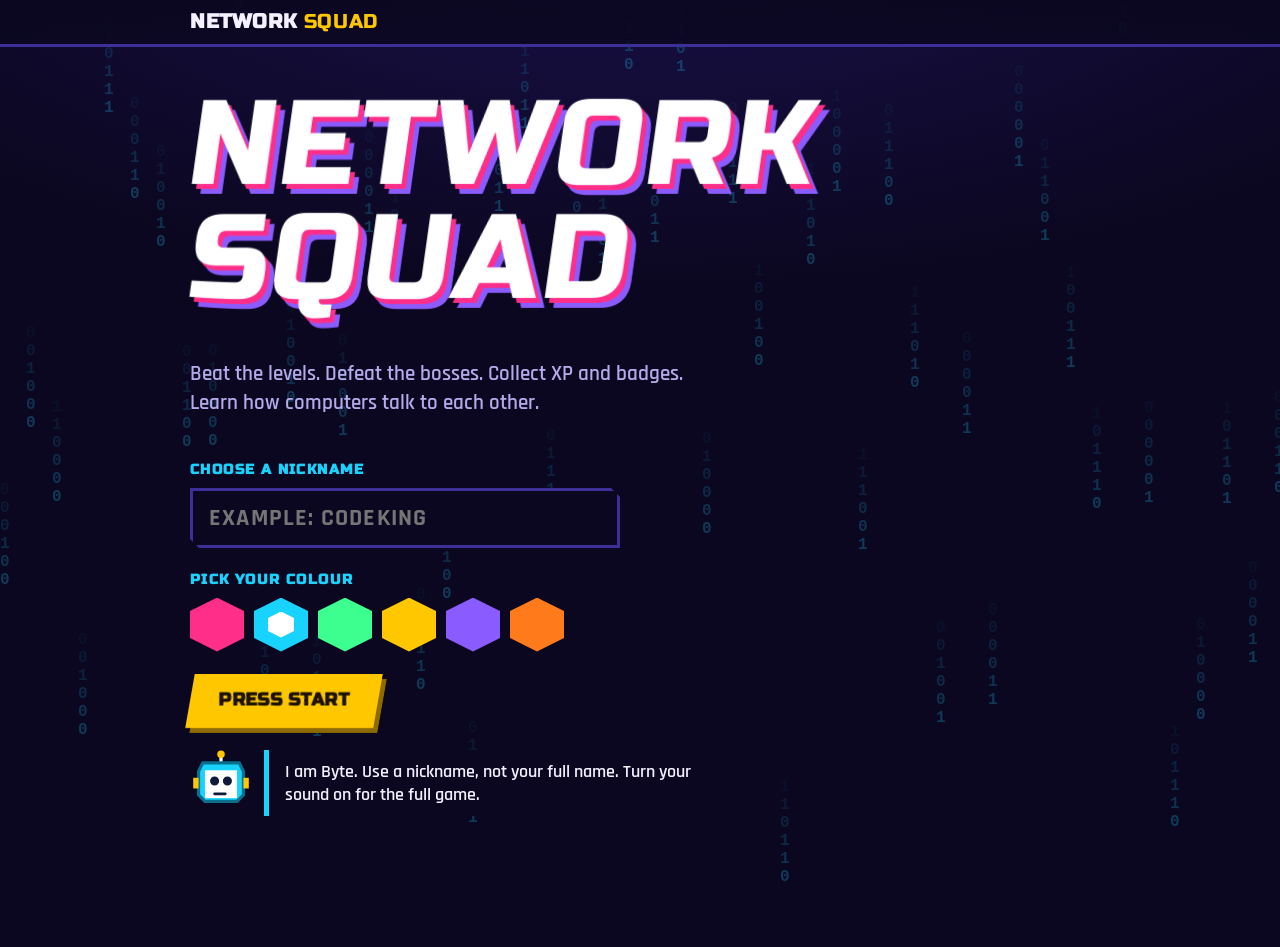
==== commit 147fa84c: "Reveal each clue one at a time with a decrypt effect; remove the objectives box Co-Authored-By: Clau" ====
--- a/jss2-network/index.html
+++ b/jss2-network/index.html
@@ -296,6 +296,14 @@
 .gl.cur{border-left-color:var(--gold)}
 @keyframes flick{0%,100%{opacity:1}20%{opacity:.3}40%{opacity:.9}60%{opacity:.2}80%{opacity:.8}}
 .flick{animation:flick .9s}
+.pts2 li.enc{opacity:1;animation:none;padding-left:18px;min-height:30px;cursor:pointer}
+.pts2 li.enc .red{display:block;height:20px;margin-top:6px;background:repeating-linear-gradient(90deg,#0B0720 0 10px,#1B1450 10px 20px);border:1px solid var(--line)}
+.pts2 li.enc .tx.scr{font-family:ui-monospace,Consolas,monospace;color:var(--cyan);letter-spacing:.03em;word-wrap:break-word;overflow-wrap:anywhere}
+.pts2 li.enc.open{animation:unlock .5s ease-out both}
+@keyframes unlock{0%{opacity:.3;transform:scale(1.05);text-shadow:0 0 18px #19D3FF}100%{opacity:1;transform:none;text-shadow:none}}
+.dec{display:flex;align-items:center;grid-gap:16px;gap:16px;margin-top:14px;flex-wrap:wrap}
+.btn.pulse{animation:pulse 1.2s infinite}
+.lnk{background:none;border:0;color:var(--muted);text-decoration:underline;font:600 16px var(--f-body);padding:8px 4px}
 .mdtabs{display:flex;grid-gap:8px;gap:8px;flex-wrap:wrap}
 .mdtabs .opt{flex:1 1 140px;justify-content:center;text-align:center;font-family:var(--f-display);text-transform:uppercase;font-size:14px}
 .mdtabs .opt[aria-pressed="true"]{background:var(--cyan);color:#001A22;border-left-color:#fff}
@@ -385,6 +393,7 @@
 html.no-flexgap .kws>*{margin:0 8px 8px 0}
 html.no-flexgap .xbar .r>*+*{margin-left:10px}
 html.no-flexgap .gl>*+*{margin-left:10px}
+html.no-flexgap .dec>*{margin:0 16px 16px 0}
 html.no-flexgap .mdtabs>*{margin:0 8px 8px 0}
 html.no-flexgap .tick>*+*{margin-left:14px}</style></head><body>
 
@@ -836,7 +845,6 @@
   S.task[n]=S.task[n]||{a:false,p:false};
   app.innerHTML=`<div class="lh rv"><div class="eyebrow">${esc(L.wp)} · ${esc(L.topic)}</div><h1><span class="skew">${esc(L.name)}</span></h1></div>
   <nav class="stage"><a href="#" data-s="learn"><span>Learn</span></a><a href="#" data-s="cards"><span>Cards</span></a><a href="#" data-s="play"><span>Play</span></a><a href="#" data-s="boss"><span>Boss</span></a><a href="#" data-s="home"><span>Home</span></a></nav>
-  <div class="panel quest rv"><b>By the end you can</b><ul class="can">${HW[n-1].obj.map(o=>`<li>${esc(o)}</li>`).join('')}</ul></div>
   <section id="s-learn"><h2 data-rv><span class="skew">Stage 1</span><small>${esc(L.case||'LEARN WITH BYTE')}</small></h2><div class="w" id="teach" style="--acc:var(--lime)"></div></section>
   <section id="s-cards"><h2 data-rv><span class="skew">Stage 2</span><small>REVIEW CARDS</small></h2><div class="cprog" id="cp"></div><div class="cards">${L.cards.map((c,i)=>`<button class="flip" data-rv data-i="${i}" aria-pressed="${!!S.cards[n][i]}" aria-label="${esc(c.t)}. Tap to reveal."><div class="in"><div class="face f"><span class="q">?</span><div><h3>${esc(c.t)}</h3><span class="tap">Tap to reveal · +5 XP</span></div></div><div class="face b"><div class="ph">${c.svg?topoSVG(c.svg):(c.img?`<img src="img/${c.img}.jpg" alt="" onerror="imgFail(this)">`:'')}${c.svg?'':ic(c.ic)}</div><h4>${esc(c.t)}</h4><span>${esc(c.d)}</span><span class="like">${c.li?`<img class="lk" src="img/${c.li}.jpg" alt="" onerror="imgFail(this)">`:''}<span><em>Think of it like</em>${esc(c.like)}</span></span></div></div></button>`).join('')}</div></section>
   <section id="s-play"><h2 data-rv><span class="skew">Stage 3</span><small>PLAY</small></h2><div id="ws" style="display:grid;gap:18px"></div></section>
@@ -1048,23 +1056,38 @@
   draw();
 }
 
+function scramble(node,plain,html,done){
+  if(RM){node.innerHTML=html;done&&done();return}
+  node.className='tx scr';node.hidden=false;
+  const L=plain.length,step=Math.max(1,Math.ceil(L/22));let k=0;
+  const iv=setInterval(()=>{
+    k+=step;
+    if(k>=L||!document.contains(node)){clearInterval(iv);node.className='tx';node.innerHTML=html;done&&done();return}
+    let out=plain.slice(0,k)+plain.slice(k).replace(/[A-Za-z0-9]/g,()=>Math.random()<.5?'0':'1');
+    node.textContent=out;if((k/step)%2===0)sfx.tick();
+  },32);
+}
 function teachPlayer(el,n){
   const T=TEACH[n];let i=0,tries=0,answered=false,fin=false;
   const md=t=>esc(t).replace(/\*\*(.+?)\*\*/g,'<b>$1</b>');
   function draw(){
     if(i>=T.length)return recap();
     const t=T[i];tries=0;answered=false;fin=false;
-    const hasQ=!!t.q;
+    const hasQ=!!t.q,N=t.lines.length;let shown=0,busy=false,ended=false;
     const opts=hasQ?shuffle(t.o.map((x,j)=>({x,ok:j===0}))):[];
     el.innerHTML=`<div class="hud2"><span class="eyebrow">${t.kind?esc(t.kind)+' · ':''}${LEVELS[n-1].case?'Clue':'Lesson'} ${i+1} of ${T.length}</span><div class="pips">${T.map((_,k)=>`<i class="${S.teach[n][k]?'ok':k===i?'cur':''}"></i>`).join('')}</div></div>
-    <div class="sl ${(t.img||t.svg)?'':'one'}"><div class="slt"><h3><span class="skew">${esc(t.h)}</span></h3><ul class="pts2">${t.lines.map((l,k)=>`<li style="animation-delay:${k*220}ms">${md(l)}</li>`).join('')}</ul>${t.why?`<div class="why"><em>Why?</em>${md(t.why)}</div>`:''}${t.ex?`<div class="why ex"><em>Example</em>${md(t.ex)}</div>`:''}${t.kw?`<div class="kws">${t.kw.map(k=>`<span class="kw"><b>${esc(k[0])}</b> ${esc(k[1])}</span>`).join('')}</div>`:''}</div>
-    ${(t.img||t.svg)?`<figure class="slp">${t.svg?topoSVG(t.svg):`<img src="img/${t.img}.jpg" alt="">`}${t.li?`<img class="lk2" src="img/${t.li}.jpg" alt="">`:''}<figcaption>${esc(t.cap)}</figcaption></figure>`:''}</div>
-    <div id="sx"></div>
-    ${hasQ?`<div class="qc"><div class="eyebrow">Quick check · +5 XP</div><p class="qtext">${esc(t.q)}</p><div class="opts">${opts.map((o,k)=>`<button class="opt" style="--i:${k};--c:${CATC[k%5]}" data-k="${k}"><span>${esc(o.x)}</span><span class="m"></span></button>`).join('')}</div></div>`:''}
+    <div class="sl ${(t.img||t.svg)?'':'one'}"><div class="slt"><h3><span class="skew">${esc(t.h)}</span></h3><ul class="pts2">${t.lines.map((l,k)=>`<li class="enc" data-k="${k}"><span class="red" aria-hidden="true"><i style="width:${38+((l.length*7)%52)}%"></i></span><span class="tx" hidden></span></li>`).join('')}</ul>
+      <div class="dec"><button class="btn mg pulse" id="dc"><span></span></button><button class="lnk" id="all">Show all</button></div>
+      <div id="more" hidden>${t.why?`<div class="why"><em>Why?</em>${md(t.why)}</div>`:''}${t.ex?`<div class="why ex"><em>Example</em>${md(t.ex)}</div>`:''}${t.kw?`<div class="kws">${t.kw.map(k=>`<span class="kw"><b>${esc(k[0])}</b> ${esc(k[1])}</span>`).join('')}</div>`:''}</div></div>
+    ${(t.img||t.svg)?`<figure class="slp" id="fg" hidden>${t.svg?topoSVG(t.svg):`<img src="img/${t.img}.jpg" alt="">`}${t.li?`<img class="lk2" src="img/${t.li}.jpg" alt="">`:''}<figcaption>${esc(t.cap)}</figcaption></figure>`:''}</div>
+    <div id="sx" hidden></div>
+    ${hasQ?`<div class="qc" id="qc" hidden><div class="eyebrow">Quick check · +5 XP</div><p class="qtext">${esc(t.q)}</p><div class="opts">${opts.map((o,k)=>`<button class="opt" style="--i:${k};--c:${CATC[k%5]}" data-k="${k}"><span>${esc(o.x)}</span><span class="m"></span></button>`).join('')}</div></div>`:''}
     <div class="tease" id="ts" hidden></div>
     <div class="byte" id="by"></div>
     <div class="row"><button class="btn gh" id="pv" ${i?'':'disabled'}><span>Back</span></button><button class="btn" id="nx" disabled><span>${i===T.length-1?'Finish':'Next'}</span></button></div>`;
-    say($('#by',el),'idle',hasQ?'Read the points, then answer the quick check.':'Do the activity above. Then you can move on.');
+    const lis=el.querySelectorAll('.pts2 li');
+    const label=()=>{$('#dc span',el).textContent=shown<N?'Decrypt clue '+(shown+1)+' of '+N:'All clues decrypted'};
+    label();say($('#by',el),'idle','Tap the button to decrypt the first clue.');
     const complete=(perfect)=>{
       if(fin)return;fin=true;
       if(perfect&&!S.teach[n][i]){S.teach[n][i]=true;save();floatTxt('+5 XP',$('#nx',el),'#FFC700');paintHud()}
@@ -1072,7 +1095,29 @@
       if(t.tease){const ts=$('#ts',el);ts.textContent=t.tease;ts.hidden=false}
     };
     const ctx={done:(perfect,msg)=>{complete(perfect);if(msg)say($('#by',el),perfect?'ok':'idle',msg)},say:(m,x)=>say($('#by',el),m,x)};
-    if(typeof slideExtra==='function')slideExtra(t,$('#sx',el),ctx);
+    const finishText=()=>{
+      if(ended)return;ended=true;
+      $('.dec',el).hidden=true;
+      const mo=$('#more',el);if(mo.innerHTML.trim()){mo.hidden=false;mo.className='rv'}
+      const fg=$('#fg',el);if(fg){fg.hidden=false}
+      const sx=$('#sx',el);if(typeof slideExtra==='function'&&t.type){sx.hidden=false;sx.className='rv';slideExtra(t,sx,ctx)}
+      const qc=$('#qc',el);if(qc){qc.hidden=false;qc.className='qc rv'}
+      say($('#by',el),'idle',hasQ?'You decrypted everything. Now answer the quick check.':'You decrypted everything. Now do the activity above.');
+      if(!hasQ&&!t.type)ctx.done(true);
+    };
+    const revealOne=()=>{
+      if(busy||shown>=N)return;busy=true;
+      const li=lis[shown],k=shown,tx=li.querySelector('.tx'),red=li.querySelector('.red');
+      red.hidden=true;sfx.flip();
+      scramble(tx,t.lines[k].replace(/\*\*/g,''),md(t.lines[k]),()=>{
+        li.classList.add('open');shown++;busy=false;label();
+        if(shown===1){const fg=$('#fg',el);if(fg){fg.hidden=false;fg.className='slp rv'}}
+        if(shown>=N)finishText();else say($('#by',el),'idle','Clue '+shown+' decrypted. Tap for the next one.');
+      });
+    };
+    $('#dc',el).onclick=revealOne;
+    lis.forEach(li=>li.onclick=()=>{if(+li.dataset.k===shown)revealOne()});
+    $('#all',el).onclick=()=>{if(busy)return;lis.forEach((li,k)=>{if(k>=shown){li.querySelector('.red').hidden=true;const tx=li.querySelector('.tx');tx.hidden=false;tx.innerHTML=md(t.lines[k]);li.classList.add('open')}});shown=N;const fg=$('#fg',el);if(fg){fg.hidden=false;fg.className='slp'}finishText()};
     el.querySelectorAll('.qc .opt').forEach(b=>b.onclick=()=>{
       if(answered)return;const o=opts[+b.dataset.k];
       if(o.ok){answered=true;b.classList.add('ok');b.querySelector('.m').textContent='✓';el.querySelectorAll('.qc .opt').forEach(x=>x.disabled=true);sfx.ok();
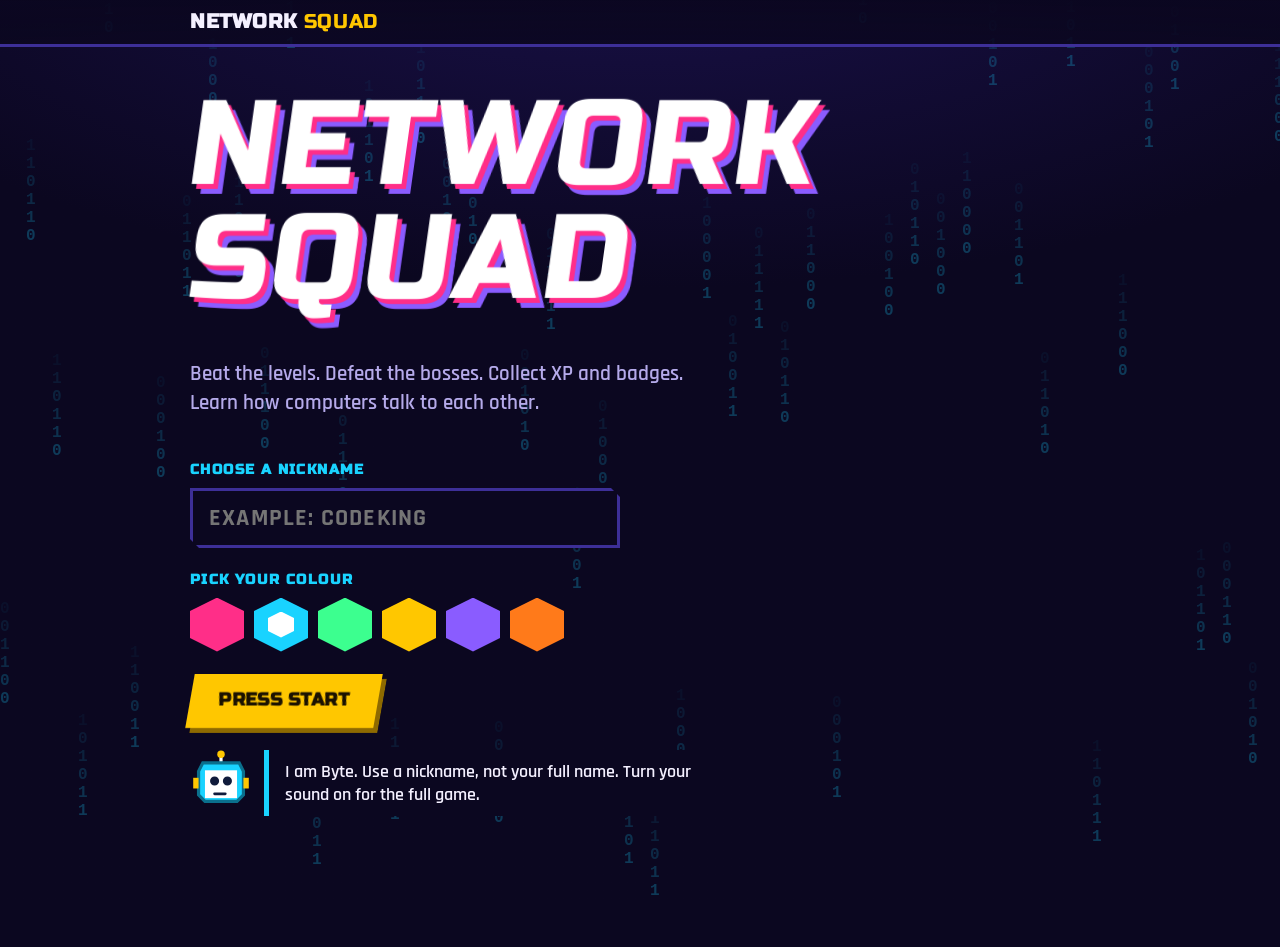
==== commit 1e75f25c: "JSS2: villain who reacts, villain power bar, jokes, timed rescue game and class mode Co-Authored-By:" ====
--- a/jss2-network/index.html
+++ b/jss2-network/index.html
@@ -304,6 +304,25 @@
 .dec{display:flex;align-items:center;grid-gap:16px;gap:16px;margin-top:14px;flex-wrap:wrap}
 .btn.pulse{animation:pulse 1.2s infinite}
 .lnk{background:none;border:0;color:var(--muted);text-decoration:underline;font:600 16px var(--f-body);padding:8px 4px}
+.vill{display:flex;align-items:center;grid-gap:12px;gap:12px;background:rgba(255,71,87,.1);border-left:5px solid #FF4757;padding:8px 14px;margin-top:10px;flex-wrap:wrap}
+.vsv svg{width:54px;height:54px;display:block}
+.vsv.hit{animation:shake .4s}
+.vb{flex:1 1 220px;min-width:0;display:grid;grid-gap:2px;gap:2px;font-size:3.2vw;font-size:clamp(16px,3.2vw,19px);line-height:1.3}
+.vb b{font-family:var(--f-display);font-size:14px;letter-spacing:.1em;text-transform:uppercase}
+.vpw{flex:0 0 140px;display:grid;grid-gap:3px;gap:3px;font-family:var(--f-display);font-size:11px;letter-spacing:.1em;color:#FF4757}
+.vpw i{display:block;height:10px;background:#2A0F2A;transform:skewX(-20deg);overflow:hidden}
+.vpw b{display:block;height:100%;background:#FF4757;transition:width .6s}
+.joke{background:rgba(60,255,143,.1);border-left:5px solid var(--lime);padding:8px 14px;font-size:3.2vw;font-size:clamp(16px,3.2vw,19px);animation:slideR .4s both}
+.cmq{font-family:var(--f-display);font-size:4.6vw;font-size:clamp(24px,4.6vw,44px);line-height:1.2;text-transform:none}
+.cmo{display:grid;grid-template-columns:repeat(auto-fit,minmax(230px,1fr));grid-template-columns:repeat(auto-fit,minmax(min(100%,230px),1fr));grid-gap:12px;gap:12px}
+.cmo div{background:var(--panel);padding:16px 18px;font-family:var(--f-display);font-size:3vw;font-size:clamp(18px,3vw,28px);border-left:8px solid var(--c);text-transform:none;line-height:1.2}
+.cmo div.right{background:#0E5B37;border-left-color:var(--lime)}
+.cmo div.dim{opacity:.35}
+.cmo b{color:var(--c);margin-right:10px}
+.score-row{display:flex;grid-gap:10px;gap:10px;flex-wrap:wrap}
+.tm{flex:1 1 130px;background:var(--panel);border-top:6px solid var(--c);padding:8px 12px;font-family:var(--f-display);text-transform:uppercase}
+.tm b{display:block;font-size:34px;color:#fff}
+.tm.lead{outline:3px solid var(--gold)}
 .mdtabs{display:flex;grid-gap:8px;gap:8px;flex-wrap:wrap}
 .mdtabs .opt{flex:1 1 140px;justify-content:center;text-align:center;font-family:var(--f-display);text-transform:uppercase;font-size:14px}
 .mdtabs .opt[aria-pressed="true"]{background:var(--cyan);color:#001A22;border-left-color:#fff}
@@ -394,6 +413,8 @@
 html.no-flexgap .xbar .r>*+*{margin-left:10px}
 html.no-flexgap .gl>*+*{margin-left:10px}
 html.no-flexgap .dec>*{margin:0 16px 16px 0}
+html.no-flexgap .vill>*{margin:0 12px 12px 0}
+html.no-flexgap .score-row>*{margin:0 10px 10px 0}
 html.no-flexgap .mdtabs>*{margin:0 8px 8px 0}
 html.no-flexgap .tick>*+*{margin-left:14px}</style></head><body>
 
@@ -583,6 +604,13 @@
  4:['The last network is a ring. Computers pass data around a circle.','Loop Lord has trapped the data in an endless loop.','Learn how the ring works. Break the loop and save the lab.']
 };
 const EPI={1:'The Tangle is untied. The cables are sorted.',2:'Bus Breaker is beaten. The bus line is back.',3:'Hub Crasher is gone. The hub is safe.',4:'Loop Lord is broken. The whole lab is connected again.'};
+const VILL={
+ 1:{start:['Hehehe! I tied every cable in knots. You will never untangle them!','A network? You cannot even join two computers, little detective.','Every cable in this lab belongs to me now. Bring it on!'],right:['Hmph! Lucky guess.','Grr! You are smarter than you look.','My knots are coming loose... but not for long!'],wrong:['HA! Wrong! My knots just got tighter!','Hehe, even the cables are laughing at you.','Ah ah! Try again, if you dare.']},
+ 2:{start:['Snip snip! One cut and your whole bus line is dead!','I love long cables. They are so easy to cut.','Go ahead and study the bus. I will still find its weak spot.'],right:['Hmph! You noticed my favourite weakness.','Impossible! Who taught you that?','Ouch! That one hurt my pride.'],wrong:['Ha ha! You fell for my trap!','Wrong! The main cable is mine.','Snip snip! One more mistake and I win.']},
+ 3:{start:['Everything passes through my hub. Switch it off and you are finished!','You cannot protect the centre, little detective.','Click! Lights out in the star room. Or will they?'],right:['Argh! You spotted my trick.','Hmph. The star has more secrets than I thought.','You are getting on my nerves!'],wrong:['Hee hee! Wrong again! Blackout!','My hub laughs at your answer.','Wrong! Everything is going dark...']},
+ 4:{start:['Round and round it goes! Nobody escapes my circle.','One broken link and the whole ring is mine!','Pass the parcel? I will keep the parcel for ever!'],right:['Nooo! The loop is wobbling!','Hmph. You understand rings better than I expected.','My circle is cracking...'],wrong:['HA! Round and round you go, wrong again!','You are going in circles, detective!','Wrong! The parcel stays with me.']}
+};
+const JOKES=['Why did the computer go to school? To improve its byte-size!','What did the bus topology say to the cable? "I could not do it without your backbone."','Why was the star network so proud? Everything revolved around it.','Why did the ring network never get lost? It always came back to where it started.','Why did the hub feel stressed? Everyone depended on it!','Why was the switch so smart? It only talked to the people who needed to hear it.','Why did the terminator get a medal? It stopped the echo.','What is a computer\'s favourite snack? Microchips!','Why did the computer sit in the sun? To get a better byte of Wi-Fi.'];
 
 function briefing(n){
   return new Promise(res=>{
@@ -782,7 +810,7 @@
   const h=location.hash.slice(1)||'map';route.cur=h;
   if(!S.name||!route.started){start();return}
   const m=h.match(/^l([1-4])$/);
-  if(m)level(+m[1]);else if(h==='final')finalRound();else mapView();
+  if(m)level(+m[1]);else if(h==='final')finalRound();else if(h==='class'&&typeof classMode==='function')classMode();else mapView();
   window.scrollTo(0,0);paintHud();
 }
 addEventListener('hashchange',()=>{if(route.started)route()});
@@ -822,9 +850,10 @@
   <div class="path">${LEVELS.map((l,i)=>{const locked=i>0&&!done(LEVELS[i-1].id);const cls=done(l.id)?'go':i===cur?'cur':'';
     return `<div class="step ${cls} rv" style="animation-delay:${i*120}ms"><div class="hex">${locked?ic('lock'):l.id}</div><button class="node" data-l="${l.id}" ${locked?'disabled':''}><div class="panel"><div class="row2"><div><h3>${esc(l.name)}</h3><small>${esc(l.wp)} · ${esc(l.topic)}</small></div>${stars(starsFor(l.id))}</div></div></button></div>`}).join('')}
   <div class="step fin ${allDone?'cur':''} rv" style="animation-delay:520ms"><div class="hex">${allDone?ic('trophy'):ic('lock')}</div><button class="node" id="fin" ${allDone?'':'disabled'}><div class="panel"><h3>Grand Challenge</h3><small>10 mixed questions, 25 seconds each. Unlocks after all four bosses. Best: ${S.final}/10</small></div></button></div></div>
-  <h2 class="sec-t">Your badges</h2><div class="badges">${badges().map(b=>`<span class="bdg ${b.on?'on':'off'}">${ic(b.ic)}${esc(b.n)}</span>`).join('')}</div>`;
+  <h2 class="sec-t">Your badges</h2><div class="badges">${badges().map(b=>`<span class="bdg ${b.on?'on':'off'}">${ic(b.ic)}${esc(b.n)}</span>`).join('')}</div>${typeof classMode==='function'?'<div style="padding-top:20px"><button class="btn cy" id="cls"><span>Class mode (teacher)</span></button></div>':''}`;
   app.querySelectorAll('.node[data-l]').forEach(b=>b.onclick=()=>{sfx.tap();location.hash='l'+b.dataset.l});
   $('#fin').onclick=()=>{sfx.tap();location.hash='final'};
+  const cls=$('#cls');if(cls)cls.onclick=()=>{sfx.tap();location.hash='class'};
 }
 
 /* ---------- level ---------- */
@@ -1075,7 +1104,10 @@
     const t=T[i];tries=0;answered=false;fin=false;
     const hasQ=!!t.q,N=t.lines.length;let shown=0,busy=false,ended=false;
     const opts=hasQ?shuffle(t.o.map((x,j)=>({x,ok:j===0}))):[];
-    el.innerHTML=`<div class="hud2"><span class="eyebrow">${t.kind?esc(t.kind)+' · ':''}${LEVELS[n-1].case?'Clue':'Lesson'} ${i+1} of ${T.length}</span><div class="pips">${T.map((_,k)=>`<i class="${S.teach[n][k]?'ok':k===i?'cur':''}"></i>`).join('')}</div></div>
+    const V=(typeof VILL!=='undefined'&&VILL[n])||null,BOSS=LEVELS[n-1].boss;
+    const power=()=>Math.round(100*(T.length-S.teach[n].filter(Boolean).length)/T.length);
+    const villHtml=()=>`<div class="vill"><span class="vsv" id="vsv">${bossSVG(BOSS[1],'idle')}</span><div class="vb"><b style="color:${BOSS[1]}">${esc(BOSS[0])}</b><span id="vt"></span></div><div class="vpw" title="Villain power"><span>VILLAIN POWER</span><i><b id="vpb" style="width:${power()}%"></b></i></div></div>`;
+    el.innerHTML=`<div class="hud2"><span class="eyebrow">${t.kind?esc(t.kind)+' · ':''}${LEVELS[n-1].case?'Clue':'Lesson'} ${i+1} of ${T.length}</span><div class="pips">${T.map((_,k)=>`<i class="${S.teach[n][k]?'ok':k===i?'cur':''}"></i>`).join('')}</div></div>${V?villHtml():''}
     <div class="sl ${(t.img||t.svg)?'':'one'}"><div class="slt"><h3><span class="skew">${esc(t.h)}</span></h3><ul class="pts2">${t.lines.map((l,k)=>`<li class="enc" data-k="${k}"><span class="red" aria-hidden="true"><i style="width:${38+((l.length*7)%52)}%"></i></span><span class="tx" hidden></span></li>`).join('')}</ul>
       <div class="dec"><button class="btn mg pulse" id="dc"><span></span></button><button class="lnk" id="all">Show all</button></div>
       <div id="more" hidden>${t.why?`<div class="why"><em>Why?</em>${md(t.why)}</div>`:''}${t.ex?`<div class="why ex"><em>Example</em>${md(t.ex)}</div>`:''}${t.kw?`<div class="kws">${t.kw.map(k=>`<span class="kw"><b>${esc(k[0])}</b> ${esc(k[1])}</span>`).join('')}</div>`:''}</div></div>
@@ -1084,13 +1116,18 @@
     ${hasQ?`<div class="qc" id="qc" hidden><div class="eyebrow">Quick check · +5 XP</div><p class="qtext">${esc(t.q)}</p><div class="opts">${opts.map((o,k)=>`<button class="opt" style="--i:${k};--c:${CATC[k%5]}" data-k="${k}"><span>${esc(o.x)}</span><span class="m"></span></button>`).join('')}</div></div>`:''}
     <div class="tease" id="ts" hidden></div>
     <div class="byte" id="by"></div>
+    <div class="joke" id="jk" hidden></div>
     <div class="row"><button class="btn gh" id="pv" ${i?'':'disabled'}><span>Back</span></button><button class="btn" id="nx" disabled><span>${i===T.length-1?'Finish':'Next'}</span></button></div>`;
     const lis=el.querySelectorAll('.pts2 li');
+    const vsay=(txt,mood)=>{if(!V)return;const vt=$('#vt',el),sv=$('#vsv',el);if(!vt)return;vt.textContent=txt;sv.innerHTML=bossSVG(BOSS[1],mood||'idle');if(mood==='hit'){sv.classList.remove('hit');void sv.offsetWidth;sv.classList.add('hit')}};
+    if(V)vsay(t.taunt||V.start[i%V.start.length],'idle');
     const label=()=>{$('#dc span',el).textContent=shown<N?'Decrypt clue '+(shown+1)+' of '+N:'All clues decrypted'};
     label();say($('#by',el),'idle','Tap the button to decrypt the first clue.');
     const complete=(perfect)=>{
       if(fin)return;fin=true;
-      if(perfect&&!S.teach[n][i]){S.teach[n][i]=true;save();floatTxt('+5 XP',$('#nx',el),'#FFC700');paintHud()}
+      if(perfect&&!S.teach[n][i]){S.teach[n][i]=true;save();floatTxt('+5 XP',$('#nx',el),'#FFC700');paintHud();const pb=$('#vpb',el);if(pb)pb.style.width=power()+'%'}
+      if(V)vsay(perfect?pick(V.right):pick(V.wrong),perfect?'hit':'idle');
+      if(typeof JOKES!=='undefined'&&i%3===2){const jk=$('#jk',el);jk.textContent='Byte\'s joke: '+JOKES[(n*3+i)%JOKES.length];jk.hidden=false}
       $('#nx',el).disabled=false;
       if(t.tease){const ts=$('#ts',el);ts.textContent=t.tease;ts.hidden=false}
     };
@@ -1586,6 +1623,130 @@
   }
 }
 
+/* ---------- rescue: fix the faults before the clock runs out ---------- */
+function rescueGame(type){
+  return (el,n,gi)=>{
+    const T=TOPO(type);
+    const cuts=T.edges.map(e=>e.id),pcs=T.nodes.filter(x=>x.k==='pc').map(x=>x.id);
+    const DUR=30,TIP={bus:'In a bus network one cut on the main cable can cut off many computers, so fix those first.',star:'In a star network most faults only cut off one computer. If the hub fails, everyone is cut off, so fix the hub first!',ring:'In a ring, any break stops the ring, so every fault matters.'};
+    let phase='ready',cut={},off={},score=0,combo=0,fixed=0,left=DUR,tm=null,running=false,msg='';
+    const best=()=>S.games[n+'.'+gi]||0;
+    const count=()=>Object.keys(cut).filter(k=>cut[k]).length+Object.keys(off).filter(k=>off[k]).length;
+    function addFault(){
+      if(count()>=2)return;
+      for(let k=0;k<30;k++){
+        const r=Math.random();
+        if(r<.55){const id=cuts[Math.random()*cuts.length|0];if(!cut[id]){cut[id]=true;return}}
+        else if(r<.9||type!=='star'){const id=pcs[Math.random()*pcs.length|0];if(!off[id]){off[id]=true;return}}
+        else if(!off.hub){off.hub=true;return}
+      }
+    }
+    const head='<h3><span class="skew">Rescue the '+type+' lab</span></h3>';
+    function view(){
+      el.className='w';
+      if(phase!=='play'){
+        el.innerHTML=head+`<p class="hint">Faults pop up on the network. Tap each broken (red) cable or switched-off computer to fix it. You have ${DUR} seconds. Tapping something that is not broken costs you 2 seconds!</p>
+        ${phase==='over'?`<div class="result"><div class="big">${score}<span style="font-size:30px"> pts</span></div><span class="score">${fixed} faults fixed · best ${best()}</span>${stars(score>=150?3:score>=90?2:score>=40?1:0)}<p class="hint">${esc(TIP[type])}</p></div>`:''}
+        <div class="row" style="justify-content:flex-start"><button class="btn mg" id="st"><span>${phase==='over'?'Try again':'Start rescue!'}</span></button></div>`;
+        $('#st',el).onclick=begin;return;
+      }
+      el.innerHTML=head+`<div class="hud2"><span class="eyebrow">Fix them fast!</span><span class="combo ${combo>=2?'on':''}">${combo>=2?'Combo x'+combo:''}</span><span class="score" id="sc">${score}</span></div>
+      <div class="timer" aria-hidden="true"><i id="tb" style="width:${left/DUR*100}%"></i></div>
+      <div class="topo"><svg viewBox="0 0 320 230" id="sv" role="img" aria-label="Tap the broken parts">${drawTopo(type,{hit:true,cut,off})}</svg></div>
+      <div class="xinfo" id="rm">${msg||'Tap the broken parts!'}</div>`;
+      $('#sv',el).onclick=e=>{
+        if(!running)return;
+        const hit=e.target.closest('.hit'),nd=e.target.closest('.nd');
+        if(!hit&&!nd)return;
+        if(hit&&cut[hit.dataset.e]){cut[hit.dataset.e]=false;good(hit)}
+        else if(nd&&off[nd.dataset.n]){off[nd.dataset.n]=false;good(nd)}
+        else{combo=0;left=Math.max(0,left-2);sfx.no();shakeScreen();msg='That one is not broken! -2 seconds.';view()}
+      };
+    }
+    function good(node){
+      const g=10+Math.min(combo,5)*3;score+=g;combo++;fixed++;sfx.ok();floatTxt('+'+g,node,'#FFC700');msg='Fixed!';
+      addFault();if(count()===0)addFault();view();
+    }
+    function begin(){
+      cut={};off={};score=0;combo=0;fixed=0;left=DUR;msg='';running=false;
+      addFault();phase='play';view();
+      suspense($('.topo',el),1800,()=>{
+        running=true;
+        tm=setInterval(()=>{
+          if(!document.contains(el)){clearInterval(tm);return}
+          left=Math.max(0,left-.1);const tb=$('#tb',el);if(tb)tb.style.width=(left/DUR*100)+'%';
+          if(left<=0)end();
+        },100);
+      });
+    }
+    function end(){
+      clearInterval(tm);running=false;phase='over';
+      const prev=best();if(score>prev){S.games[n+'.'+gi]=score;save();paintHud()}
+      if(score>=90){sfx.win();burst(90)}else sfx.ok();
+      view();
+    }
+    view();
+  };
+}
+
+/* ---------- class mode: a teacher-run team game for the projector ---------- */
+const CLASSQ=[
+ {topo:'bus',fault:{cut:['b1']},q:'The saboteur cuts the main cable of a bus network in the middle. What happens?',o:['The network splits in two','Only PC3 loses contact','Nothing happens'],a:0,why:'There is only one path, so one cut splits the network in two.'},
+ {topo:'star',fault:{cut:['s3']},q:'The saboteur cuts PC3\'s cable in a star network. What happens?',o:['Only PC3 is cut off','The whole network stops','PC3 and PC4 are cut off'],a:0,why:'Each computer has its own cable. A cut cable only cuts off its own computer.'},
+ {topo:'star',fault:{off:['hub']},q:'The saboteur switches off the hub of a star network. What happens?',o:['Only PC1 loses contact','Nobody can talk to anybody','Only the computers on the left stop'],a:1,why:'Every message passes through the hub. When it fails, the whole network stops.'},
+ {topo:'ring',fault:{off:['pc3']},q:'PC3 is switched off in a ring network. Messages from PC1 can no longer reach...',o:['Nobody. Everything is fine','PC4, PC5 and PC6','Only PC2'],a:1,why:'Data must pass through every computer on the way round. PC3 is off, so PC4, PC5 and PC6 cannot be reached.'},
+ {topo:'bus',fault:{cut:['d4']},q:'The saboteur cuts the short cable of PC4 in a bus network. What happens?',o:['The whole network stops','Only PC4 is cut off','Half the network is cut off'],a:1,why:'A drop cable only joins one computer to the main cable. The main cable is fine.'},
+ {topo:'ring',fault:{cut:['r1']},q:'The cable from PC1 to PC2 is cut in a ring. What happens?',o:['PC1 cannot send to any computer','Only PC2 is cut off','Nothing happens'],a:0,why:'PC1 passes everything to PC2, so with that link cut, PC1 cannot reach anyone.'},
+ {topo:'star',fault:{cut:['s1','s2']},q:'Two cables are cut in a star network. What happens?',o:['The whole network stops','Four computers are cut off','Only two computers are cut off'],a:2,why:'Each cut cable only cuts off one computer. The other four still work.'},
+ {topo:'bus',fault:{cut:['b0']},q:'The saboteur cuts the left part of the main cable of a bus network. What happens?',o:['PC1 and PC4 are cut off from the rest','Nothing happens','Only PC6 is cut off'],a:0,why:'The cut splits the network in two. PC1 and PC4 are on one side, and the other computers are on the other side.'}
+];
+function classMode(){
+  document.title='Class mode · Network Squad';musicSet('menu');MU.mode='menu';
+  const TEAMS=[['Team Bus','#FFC700'],['Team Star','#19D3FF'],['Team Ring','#3CFF8F'],['Team Hub','#FF2E88']];
+  let teams=[],qs=[],qi=0,phase='setup',awarded={},busy=false;
+  const board=()=>`<div class="score-row">${teams.map(t=>{const lead=teams.every(o=>o.score<=t.score)&&t.score>0;return `<div class="tm ${lead?'lead':''}" style="--c:${t.c}">${esc(t.n)}<b>${t.score}</b></div>`}).join('')}</div>`;
+  function setup(){
+    app.innerHTML=`<div class="lh"><div class="eyebrow">For the teacher</div><h1><span class="skew">Class mode</span></h1></div>
+    <div class="w" style="--acc:var(--gold)"><p class="qtext" style="animation:none">Project this screen. Read each question aloud. Students vote with their hands. Press Reveal and watch the saboteur strike. Award points to the teams that got it right.</p>
+    <div class="eyebrow">How many teams?</div><div class="mdtabs" id="tc">${[2,3,4].map(k=>`<button class="opt" data-k="${k}" aria-pressed="${k===3}">${k} teams</button>`).join('')}</div>
+    <div class="row" style="justify-content:flex-start"><button class="btn mg" id="go"><span>Start the game</span></button><a class="btn gh" href="#map"><span>Back to map</span></a></div></div>`;
+    let k=3;app.querySelectorAll('#tc .opt').forEach(b=>b.onclick=()=>{k=+b.dataset.k;sfx.tap();app.querySelectorAll('#tc .opt').forEach(x=>x.setAttribute('aria-pressed',x===b))});
+    $('#go').onclick=()=>{teams=TEAMS.slice(0,k).map(t=>({n:t[0],c:t[1],score:0}));qs=shuffle(CLASSQ);qi=0;awarded={};phase='ask';sfx.win();ask()};
+  }
+  function netSvg(q,applied){
+    const T=TOPO(q.topo),N={};T.nodes.forEach(x=>N[x.id]=x);
+    const cut={},off={};(q.fault.cut||[]).forEach(e=>cut[e]=true);(q.fault.off||[]).forEach(e=>off[e]=true);
+    let warn='';
+    if(!applied){(q.fault.cut||[]).forEach(id=>{const e=T.edges.find(x=>x.id===id),a=N[e.a],b=N[e.b];warn+=`<circle cx="${(a.x+b.x)/2}" cy="${(a.y+b.y)/2}" r="14" fill="none" stroke="#FF4757" stroke-width="3"><animate attributeName="r" values="9;19;9" dur="1s" repeatCount="indefinite"/></circle>`});(q.fault.off||[]).forEach(id=>{const x=N[id];warn+=`<circle cx="${x.x}" cy="${x.y}" r="26" fill="none" stroke="#FF4757" stroke-width="3"><animate attributeName="r" values="22;33;22" dur="1s" repeatCount="indefinite"/></circle>`})}
+    return `<svg viewBox="0 0 320 230" role="img" aria-label="${q.topo} network">${drawTopo(q.topo,{cut:applied?cut:{},off:applied?off:{}})}${warn}</svg>`;
+  }
+  function ask(){
+    const q=qs[qi],C=['#19D3FF','#FF2E88','#FFC700'];
+    app.innerHTML=`<div class="lh"><div class="eyebrow">Question ${qi+1} of ${Math.min(qs.length,8)} · ${esc(q.topo)} network</div></div>${board()}
+    <div class="w" style="--acc:var(--mag);margin-top:14px"><p class="cmq">${esc(q.q)}</p>
+    <div class="topo" id="tp">${netSvg(q,false)}</div>
+    <div class="cmo" id="co">${q.o.map((o,k)=>`<div style="--c:${C[k]}" data-k="${k}"><b>${'ABC'[k]}</b>${esc(o)}</div>`).join('')}</div>
+    <div class="xinfo" id="xi">Students vote now. Raise your hand for A, B or C!</div>
+    <div class="row" style="justify-content:flex-start"><button class="btn mg" id="rv"><span>Reveal the answer!</span></button></div></div>`;
+    $('#rv').onclick=()=>{if(busy)return;busy=true;suspense($('#tp'),2400,()=>{
+      sfx.boom();shakeScreen();$('#tp').innerHTML=netSvg(q,true);
+      $('#co').querySelectorAll('div').forEach((d,k)=>d.classList.add(k===q.a?'right':'dim'));
+      $('#xi').innerHTML='<b>The answer is '+'ABC'[q.a]+'.</b> '+esc(q.why);sfx.win();
+      $('#rv').parentNode.innerHTML=`${teams.map((t,k)=>`<button class="btn gh" data-t="${k}" style="border-color:${t.c}"><span>+10 ${esc(t.n)}</span></button>`).join('')}<button class="btn" id="nx2"><span>${qi>=Math.min(qs.length,8)-1?'Finish':'Next question'}</span></button>`;
+      app.querySelectorAll('[data-t]').forEach(b=>b.onclick=()=>{const k=+b.dataset.t,key=qi+'-'+k;if(awarded[key])return;awarded[key]=true;teams[k].score+=10;b.disabled=true;sfx.ok();burst(30);$('.score-row').outerHTML=board()});
+      $('#nx2').onclick=()=>{sfx.tap();qi++;busy=false;if(qi>=Math.min(qs.length,8))end();else ask()};
+    })};
+  }
+  function end(){
+    const sorted=teams.slice().sort((a,b)=>b.score-a.score);sfx.win();burst(160);
+    app.innerHTML=`<div class="lh"><div class="eyebrow">Final result</div><h1><span class="skew">${esc(sorted[0].n)} wins!</span></h1></div>
+    <div class="board" style="display:grid;gap:10px">${sorted.map((t,i)=>`<div class="pl r${i+1}" style="grid-template-columns:54px 1fr auto"><span class="rk">${i+1}</span><span class="nm" style="color:${t.c}">${esc(t.n)}</span><span class="xp">${t.score} pts</span></div>`).join('')}</div>
+    <div class="row" style="justify-content:flex-start;padding-top:16px"><button class="btn mg" id="again"><span>Play again</span></button><a class="btn gh" href="#map"><span>Back to map</span></a></div>`;
+    $('#again').onclick=()=>{phase='setup';setup()};
+  }
+  setup();
+}
+
 /* ---------- games per level ---------- */
 const C=(n,info)=>({n,info});
 const I=(arr,c)=>arr.map(t=>({t,c}));
@@ -1602,16 +1763,16 @@
   2:[
    labFor('bus'),
    PROCON('Bus: advantage or disadvantage?','Think about a bus network.',[...I(['It is cheap','It uses less cable','It is easy to set up','Good for a small network'],0),...I(['If the main cable breaks, the whole network can stop','It slows down when many computers send data','Faults are hard to find'],1)]),
-   G('Name the topology','Look at the picture or read the clue.',TOPCATS(),[SV('Bus picture','bus',0),SV('Star picture','star',1),SV('Ring picture','ring',2),...I(['One long main cable','Terminators at both ends','Like a road with bus stops'],0),...I(['A central hub in the middle'],1),...I(['Data goes around in one direction'],2)],8,'Which topology is this?')],
+   G('Name the topology','Look at the picture or read the clue.',TOPCATS(),[SV('Bus picture','bus',0),SV('Star picture','star',1),SV('Ring picture','ring',2),...I(['One long main cable','Terminators at both ends','Like a road with bus stops'],0),...I(['A central hub in the middle'],1),...I(['Data goes around in one direction'],2)],8,'Which topology is this?'),rescueGame('bus')],
   3:[
    labFor('star'),
    PROCON('Star: advantage or disadvantage?','Think about a star network.',[...I(['If one cable breaks, the other computers keep working','Easy to add a new computer','Easy to find faults','Works well with many computers'],0),...I(['If the hub fails, the whole network stops','Needs more cable','The hub costs money'],1)]),
-   G('Bus, star or ring?','Which topology does each clue describe?',TOPCATS(),[...I(['If the hub fails, everything stops','Easy to add a computer and find faults','Needs more cable than a bus','A home Wi-Fi router works like this'],1),...I(['If the main cable breaks, everything stops','Terminators at both ends'],0),...I(['Computers pass data to their neighbours','Fair turns for every computer'],2)],9)],
+   G('Bus, star or ring?','Which topology does each clue describe?',TOPCATS(),[...I(['If the hub fails, everything stops','Easy to add a computer and find faults','Needs more cable than a bus','A home Wi-Fi router works like this'],1),...I(['If the main cable breaks, everything stops','Terminators at both ends'],0),...I(['Computers pass data to their neighbours','Fair turns for every computer'],2)],9),rescueGame('star')],
   4:[
    labFor('ring'),
    PROCON('Ring: advantage or disadvantage?','Think about a ring network.',[...I(['Data moves in an orderly way','Every computer gets a fair turn','Works well when the network is busy'],0),...I(['If one computer fails, the whole ring can stop','Faults are hard to find','Adding a computer disturbs the network'],1)]),
    G('Compare all three','Bus, star or ring?',TOPCATS(),[...I(['The cheapest layout','One main cable with terminators','Slows down when many computers send data'],0),...I(['The easiest to fix','A central hub','If the hub fails, all stop'],1),...I(['Every computer gets a fair turn','One break in the circle stops it','Data goes one way around'],2)],10),
-   G('Best choice?','Which topology suits each situation?',TOPCATS(),[...I(['A tiny lab with 3 computers and not much money','The cheapest and simplest network'],0),...I(['An office where faults must be fixed quickly','A school that adds new computers often'],1),...I(['Every computer must get a fair turn','Data must move in order'],2)],6,'Which topology fits best?')]
+   G('Best choice?','Which topology suits each situation?',TOPCATS(),[...I(['A tiny lab with 3 computers and not much money','The cheapest and simplest network'],0),...I(['An office where faults must be fixed quickly','A school that adds new computers often'],1),...I(['Every computer must get a fair turn','Data must move in order'],2)],6,'Which topology fits best?'),rescueGame('ring')]
   }[n];
 }
 
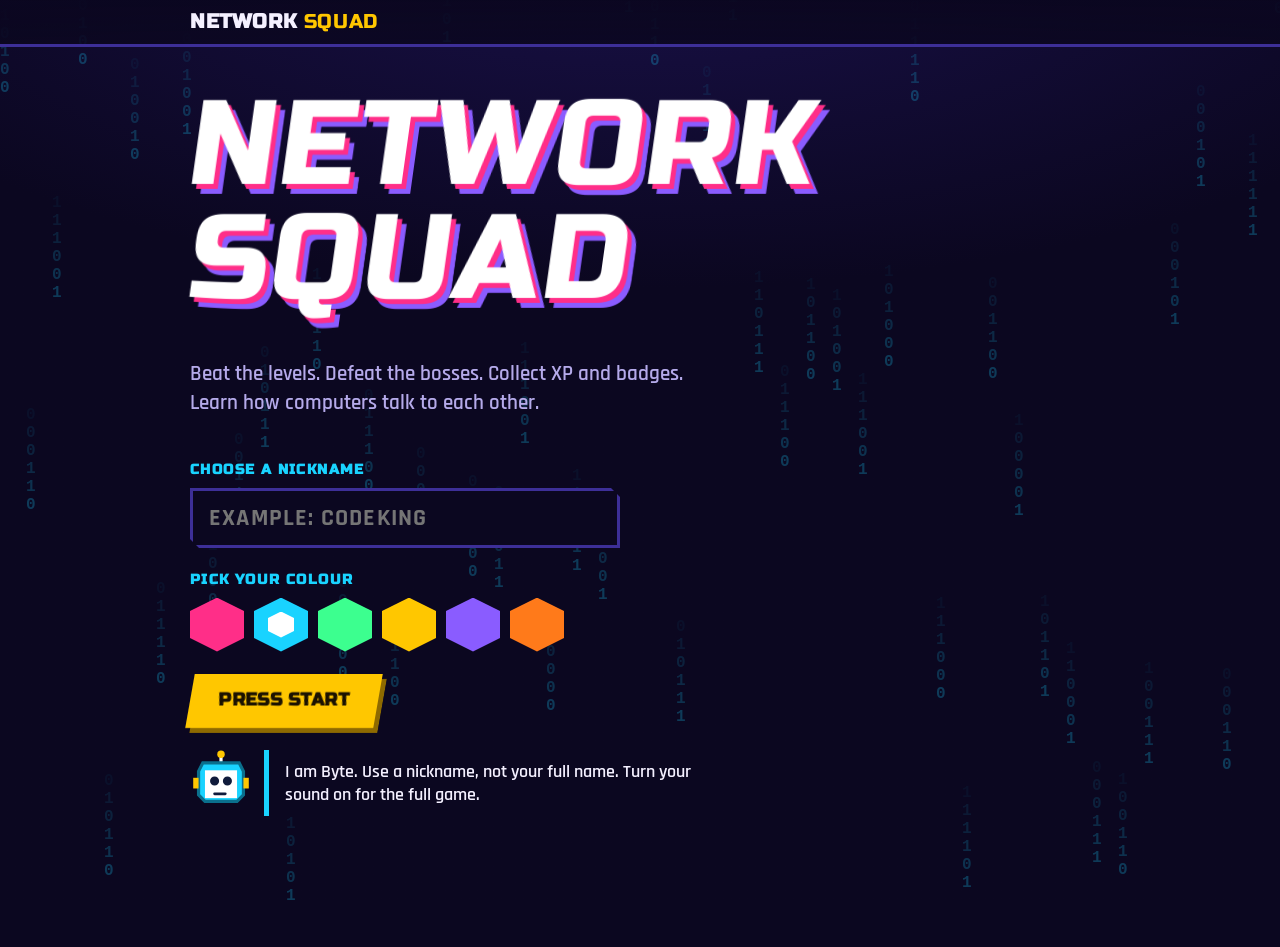
==== commit 433991a2: "JSS2: remove decrypt effect; add Kahoot-style quiz battle and teacher board (no server, no projector" ====
--- a/jss2-network/index.html
+++ b/jss2-network/index.html
@@ -323,6 +323,20 @@
 .tm{flex:1 1 130px;background:var(--panel);border-top:6px solid var(--c);padding:8px 12px;font-family:var(--f-display);text-transform:uppercase}
 .tm b{display:block;font-size:34px;color:#fff}
 .tm.lead{outline:3px solid var(--gold)}
+.bt{display:grid;grid-template-columns:repeat(auto-fit,minmax(250px,1fr));grid-template-columns:repeat(auto-fit,minmax(min(100%,250px),1fr));grid-gap:12px;gap:12px}
+.bti{display:flex;align-items:center;grid-gap:12px;gap:12px;background:var(--c);color:#0B0720;border:0;border-bottom:6px solid rgba(0,0,0,.35);padding:14px 16px;font:700 3vw var(--f-body);font:700 clamp(17px,3vw,22px) var(--f-body);text-align:left;min-height:84px;clip-path:var(--cut-s)}
+.bti svg{flex:none;fill:#0B0720}
+.bti:active{transform:translateY(3px)}
+.bti.right{outline:5px solid #fff}
+.bti.dim{opacity:.3}
+.pod{display:flex;align-items:flex-end;justify-content:center;grid-gap:10px;gap:10px;min-height:230px;padding-top:10px}
+.pod>div{flex:1 1 0;max-width:180px;text-align:center;font-family:var(--f-display);text-transform:uppercase;display:grid;align-content:end;grid-gap:4px;gap:4px}
+.pod .st{display:grid;place-items:center;background:var(--panel2);color:#fff;font-size:34px;animation:up .8s both}
+.pod .p1 .st{height:150px;background:linear-gradient(180deg,#FFC700,#8E6A00);color:#1B1200}
+.pod .p2 .st{height:105px;background:linear-gradient(180deg,#C8D0E6,#5C6584);color:#101B3B}
+.pod .p3 .st{height:75px;background:linear-gradient(180deg,#E3A26B,#7A4A1E);color:#2B1500}
+.pod .nm2{font-size:15px;word-wrap:break-word;overflow-wrap:anywhere}
+.codebox{font:700 5vw ui-monospace,Consolas,monospace;font:700 clamp(20px,5vw,34px) ui-monospace,Consolas,monospace;letter-spacing:.06em;background:#0B0720;border:3px dashed var(--gold);padding:14px 18px;color:var(--gold);word-break:break-all;text-transform:none}
 .mdtabs{display:flex;grid-gap:8px;gap:8px;flex-wrap:wrap}
 .mdtabs .opt{flex:1 1 140px;justify-content:center;text-align:center;font-family:var(--f-display);text-transform:uppercase;font-size:14px}
 .mdtabs .opt[aria-pressed="true"]{background:var(--cyan);color:#001A22;border-left-color:#fff}
@@ -415,6 +429,8 @@
 html.no-flexgap .dec>*{margin:0 16px 16px 0}
 html.no-flexgap .vill>*{margin:0 12px 12px 0}
 html.no-flexgap .score-row>*{margin:0 10px 10px 0}
+html.no-flexgap .bti>*+*{margin-left:12px}
+html.no-flexgap .pod>*+*{margin-left:10px}
 html.no-flexgap .mdtabs>*{margin:0 8px 8px 0}
 html.no-flexgap .tick>*+*{margin-left:14px}</style></head><body>
 
@@ -810,7 +826,7 @@
   const h=location.hash.slice(1)||'map';route.cur=h;
   if(!S.name||!route.started){start();return}
   const m=h.match(/^l([1-4])$/);
-  if(m)level(+m[1]);else if(h==='final')finalRound();else if(h==='class'&&typeof classMode==='function')classMode();else mapView();
+  if(m)level(+m[1]);else if(h==='final')finalRound();else if(h==='battle'&&typeof battleMode==='function')battleMode();else if(h==='board'&&typeof teacherBoard==='function')teacherBoard();else mapView();
   window.scrollTo(0,0);paintHud();
 }
 addEventListener('hashchange',()=>{if(route.started)route()});
@@ -850,10 +866,11 @@
   <div class="path">${LEVELS.map((l,i)=>{const locked=i>0&&!done(LEVELS[i-1].id);const cls=done(l.id)?'go':i===cur?'cur':'';
     return `<div class="step ${cls} rv" style="animation-delay:${i*120}ms"><div class="hex">${locked?ic('lock'):l.id}</div><button class="node" data-l="${l.id}" ${locked?'disabled':''}><div class="panel"><div class="row2"><div><h3>${esc(l.name)}</h3><small>${esc(l.wp)} · ${esc(l.topic)}</small></div>${stars(starsFor(l.id))}</div></div></button></div>`}).join('')}
   <div class="step fin ${allDone?'cur':''} rv" style="animation-delay:520ms"><div class="hex">${allDone?ic('trophy'):ic('lock')}</div><button class="node" id="fin" ${allDone?'':'disabled'}><div class="panel"><h3>Grand Challenge</h3><small>10 mixed questions, 25 seconds each. Unlocks after all four bosses. Best: ${S.final}/10</small></div></button></div></div>
-  <h2 class="sec-t">Your badges</h2><div class="badges">${badges().map(b=>`<span class="bdg ${b.on?'on':'off'}">${ic(b.ic)}${esc(b.n)}</span>`).join('')}</div>${typeof classMode==='function'?'<div style="padding-top:20px"><button class="btn cy" id="cls"><span>Class mode (teacher)</span></button></div>':''}`;
+  <h2 class="sec-t">Your badges</h2><div class="badges">${badges().map(b=>`<span class="bdg ${b.on?'on':'off'}">${ic(b.ic)}${esc(b.n)}</span>`).join('')}</div>${typeof battleMode==='function'?'<div class="row" style="justify-content:flex-start;padding-top:20px"><button class="btn mg" id="bat"><span>Quiz battle</span></button><button class="btn gh" id="tbd"><span>Teacher board</span></button></div>':''}`;
   app.querySelectorAll('.node[data-l]').forEach(b=>b.onclick=()=>{sfx.tap();location.hash='l'+b.dataset.l});
   $('#fin').onclick=()=>{sfx.tap();location.hash='final'};
-  const cls=$('#cls');if(cls)cls.onclick=()=>{sfx.tap();location.hash='class'};
+  const bat=$('#bat');if(bat)bat.onclick=()=>{sfx.tap();location.hash='battle'};
+  const tbd=$('#tbd');if(tbd)tbd.onclick=()=>{sfx.tap();location.hash='board'};
 }
 
 /* ---------- level ---------- */
@@ -1085,33 +1102,22 @@
   draw();
 }
 
-function scramble(node,plain,html,done){
-  if(RM){node.innerHTML=html;done&&done();return}
-  node.className='tx scr';node.hidden=false;
-  const L=plain.length,step=Math.max(1,Math.ceil(L/22));let k=0;
-  const iv=setInterval(()=>{
-    k+=step;
-    if(k>=L||!document.contains(node)){clearInterval(iv);node.className='tx';node.innerHTML=html;done&&done();return}
-    let out=plain.slice(0,k)+plain.slice(k).replace(/[A-Za-z0-9]/g,()=>Math.random()<.5?'0':'1');
-    node.textContent=out;if((k/step)%2===0)sfx.tick();
-  },32);
-}
 function teachPlayer(el,n){
   const T=TEACH[n];let i=0,tries=0,answered=false,fin=false;
   const md=t=>esc(t).replace(/\*\*(.+?)\*\*/g,'<b>$1</b>');
   function draw(){
     if(i>=T.length)return recap();
     const t=T[i];tries=0;answered=false;fin=false;
-    const hasQ=!!t.q,N=t.lines.length;let shown=0,busy=false,ended=false;
+    const hasQ=!!t.q,N=t.lines.length;let shown=1,busy=false,ended=false;
     const opts=hasQ?shuffle(t.o.map((x,j)=>({x,ok:j===0}))):[];
     const V=(typeof VILL!=='undefined'&&VILL[n])||null,BOSS=LEVELS[n-1].boss;
     const power=()=>Math.round(100*(T.length-S.teach[n].filter(Boolean).length)/T.length);
     const villHtml=()=>`<div class="vill"><span class="vsv" id="vsv">${bossSVG(BOSS[1],'idle')}</span><div class="vb"><b style="color:${BOSS[1]}">${esc(BOSS[0])}</b><span id="vt"></span></div><div class="vpw" title="Villain power"><span>VILLAIN POWER</span><i><b id="vpb" style="width:${power()}%"></b></i></div></div>`;
     el.innerHTML=`<div class="hud2"><span class="eyebrow">${t.kind?esc(t.kind)+' · ':''}${LEVELS[n-1].case?'Clue':'Lesson'} ${i+1} of ${T.length}</span><div class="pips">${T.map((_,k)=>`<i class="${S.teach[n][k]?'ok':k===i?'cur':''}"></i>`).join('')}</div></div>${V?villHtml():''}
-    <div class="sl ${(t.img||t.svg)?'':'one'}"><div class="slt"><h3><span class="skew">${esc(t.h)}</span></h3><ul class="pts2">${t.lines.map((l,k)=>`<li class="enc" data-k="${k}"><span class="red" aria-hidden="true"><i style="width:${38+((l.length*7)%52)}%"></i></span><span class="tx" hidden></span></li>`).join('')}</ul>
-      <div class="dec"><button class="btn mg pulse" id="dc"><span></span></button><button class="lnk" id="all">Show all</button></div>
+    <div class="sl ${(t.img||t.svg)?'':'one'}"><div class="slt"><h3><span class="skew">${esc(t.h)}</span></h3><ul class="pts2">${t.lines.map((l,k)=>`<li class="enc${k?'':' open'}" data-k="${k}"${k?' hidden':''}><span class="tx">${md(l)}</span></li>`).join('')}</ul>
+      <div class="dec"><button class="btn mg" id="dc"><span></span></button><button class="lnk" id="all">Show all</button></div>
       <div id="more" hidden>${t.why?`<div class="why"><em>Why?</em>${md(t.why)}</div>`:''}${t.ex?`<div class="why ex"><em>Example</em>${md(t.ex)}</div>`:''}${t.kw?`<div class="kws">${t.kw.map(k=>`<span class="kw"><b>${esc(k[0])}</b> ${esc(k[1])}</span>`).join('')}</div>`:''}</div></div>
-    ${(t.img||t.svg)?`<figure class="slp" id="fg" hidden>${t.svg?topoSVG(t.svg):`<img src="img/${t.img}.jpg" alt="">`}${t.li?`<img class="lk2" src="img/${t.li}.jpg" alt="">`:''}<figcaption>${esc(t.cap)}</figcaption></figure>`:''}</div>
+    ${(t.img||t.svg)?`<figure class="slp" id="fg">${t.svg?topoSVG(t.svg):`<img src="img/${t.img}.jpg" alt="">`}${t.li?`<img class="lk2" src="img/${t.li}.jpg" alt="">`:''}<figcaption>${esc(t.cap)}</figcaption></figure>`:''}</div>
     <div id="sx" hidden></div>
     ${hasQ?`<div class="qc" id="qc" hidden><div class="eyebrow">Quick check · +5 XP</div><p class="qtext">${esc(t.q)}</p><div class="opts">${opts.map((o,k)=>`<button class="opt" style="--i:${k};--c:${CATC[k%5]}" data-k="${k}"><span>${esc(o.x)}</span><span class="m"></span></button>`).join('')}</div></div>`:''}
     <div class="tease" id="ts" hidden></div>
@@ -1121,8 +1127,8 @@
     const lis=el.querySelectorAll('.pts2 li');
     const vsay=(txt,mood)=>{if(!V)return;const vt=$('#vt',el),sv=$('#vsv',el);if(!vt)return;vt.textContent=txt;sv.innerHTML=bossSVG(BOSS[1],mood||'idle');if(mood==='hit'){sv.classList.remove('hit');void sv.offsetWidth;sv.classList.add('hit')}};
     if(V)vsay(t.taunt||V.start[i%V.start.length],'idle');
-    const label=()=>{$('#dc span',el).textContent=shown<N?'Decrypt clue '+(shown+1)+' of '+N:'All clues decrypted'};
-    label();say($('#by',el),'idle','Tap the button to decrypt the first clue.');
+    const label=()=>{$('#dc span',el).textContent=shown<N?'Next clue ('+(shown+1)+' of '+N+')':'Done'};
+    label();say($('#by',el),'idle',N>1?'Tap the button for the next clue.':'Read the clue.');
     const complete=(perfect)=>{
       if(fin)return;fin=true;
       if(perfect&&!S.teach[n][i]){S.teach[n][i]=true;save();floatTxt('+5 XP',$('#nx',el),'#FFC700');paintHud();const pb=$('#vpb',el);if(pb)pb.style.width=power()+'%'}
@@ -1139,22 +1145,17 @@
       const fg=$('#fg',el);if(fg){fg.hidden=false}
       const sx=$('#sx',el);if(typeof slideExtra==='function'&&t.type){sx.hidden=false;sx.className='rv';slideExtra(t,sx,ctx)}
       const qc=$('#qc',el);if(qc){qc.hidden=false;qc.className='qc rv'}
-      say($('#by',el),'idle',hasQ?'You decrypted everything. Now answer the quick check.':'You decrypted everything. Now do the activity above.');
+      say($('#by',el),'idle',hasQ?'You have all the clues. Now answer the quick check.':'You have all the clues. Now do the activity above.');
       if(!hasQ&&!t.type)ctx.done(true);
     };
     const revealOne=()=>{
-      if(busy||shown>=N)return;busy=true;
-      const li=lis[shown],k=shown,tx=li.querySelector('.tx'),red=li.querySelector('.red');
-      red.hidden=true;sfx.flip();
-      scramble(tx,t.lines[k].replace(/\*\*/g,''),md(t.lines[k]),()=>{
-        li.classList.add('open');shown++;busy=false;label();
-        if(shown===1){const fg=$('#fg',el);if(fg){fg.hidden=false;fg.className='slp rv'}}
-        if(shown>=N)finishText();else say($('#by',el),'idle','Clue '+shown+' decrypted. Tap for the next one.');
-      });
+      if(shown>=N)return;
+      const li=lis[shown];li.hidden=false;li.classList.add('open');sfx.flip();shown++;label();
+      if(shown>=N)finishText();else say($('#by',el),'idle','Clue '+shown+' of '+N+'. Tap for the next one.');
     };
     $('#dc',el).onclick=revealOne;
-    lis.forEach(li=>li.onclick=()=>{if(+li.dataset.k===shown)revealOne()});
-    $('#all',el).onclick=()=>{if(busy)return;lis.forEach((li,k)=>{if(k>=shown){li.querySelector('.red').hidden=true;const tx=li.querySelector('.tx');tx.hidden=false;tx.innerHTML=md(t.lines[k]);li.classList.add('open')}});shown=N;const fg=$('#fg',el);if(fg){fg.hidden=false;fg.className='slp'}finishText()};
+    $('#all',el).onclick=()=>{lis.forEach(li=>{li.hidden=false;li.classList.add('open')});shown=N;finishText()};
+    if(N<=1)finishText();
     el.querySelectorAll('.qc .opt').forEach(b=>b.onclick=()=>{
       if(answered)return;const o=opts[+b.dataset.k];
       if(o.ok){answered=true;b.classList.add('ok');b.querySelector('.m').textContent='✓';el.querySelectorAll('.qc .opt').forEach(x=>x.disabled=true);sfx.ok();
@@ -1371,10 +1372,10 @@
   const g={};T.nodes.forEach(n=>{if(n.k==='pc'&&!off[n.id]){(g[f(n.id)]=g[f(n.id)]||[]).push(n.id)}});
   return Object.keys(g).map(k=>g[k]);
 }
-function suspense(box,ms,cb){
+function suspense(box,ms,cb,label){
   const d=document.createElement('div');d.className='susp';let k=3;
-  d.innerHTML=k+'<small>WATCH CLOSELY</small>';box.appendChild(d);sfx.drone();sfx.tick();
-  const iv=setInterval(()=>{k--;if(k<=0){clearInterval(iv);d.remove();cb()}else{d.innerHTML=k+'<small>WATCH CLOSELY</small>';sfx.tick()}},ms/3);
+  d.innerHTML=k+'<small>'+(label||'WATCH CLOSELY')+'</small>';box.appendChild(d);sfx.drone();sfx.tick();
+  const iv=setInterval(()=>{k--;if(k<=0){clearInterval(iv);d.remove();cb()}else{d.innerHTML=k+'<small>'+(label||'WATCH CLOSELY')+'</small>';sfx.tick()}},ms/3);
 }
 function netInner(o){
   o=o||{};const p=(x,y)=>`<line x1="160" y1="115" x2="${x}" y2="${y}" stroke="#19D3FF" stroke-width="3"/>`;
@@ -1700,51 +1701,156 @@
  {topo:'star',fault:{cut:['s1','s2']},q:'Two cables are cut in a star network. What happens?',o:['The whole network stops','Four computers are cut off','Only two computers are cut off'],a:2,why:'Each cut cable only cuts off one computer. The other four still work.'},
  {topo:'bus',fault:{cut:['b0']},q:'The saboteur cuts the left part of the main cable of a bus network. What happens?',o:['PC1 and PC4 are cut off from the rest','Nothing happens','Only PC6 is cut off'],a:0,why:'The cut splits the network in two. PC1 and PC4 are on one side, and the other computers are on the other side.'}
 ];
-function classMode(){
-  document.title='Class mode · Network Squad';musicSet('menu');MU.mode='menu';
-  const TEAMS=[['Team Bus','#FFC700'],['Team Star','#19D3FF'],['Team Ring','#3CFF8F'],['Team Hub','#FF2E88']];
-  let teams=[],qs=[],qi=0,phase='setup',awarded={},busy=false;
-  const board=()=>`<div class="score-row">${teams.map(t=>{const lead=teams.every(o=>o.score<=t.score)&&t.score>0;return `<div class="tm ${lead?'lead':''}" style="--c:${t.c}">${esc(t.n)}<b>${t.score}</b></div>`}).join('')}</div>`;
-  function setup(){
-    app.innerHTML=`<div class="lh"><div class="eyebrow">For the teacher</div><h1><span class="skew">Class mode</span></h1></div>
-    <div class="w" style="--acc:var(--gold)"><p class="qtext" style="animation:none">Project this screen. Read each question aloud. Students vote with their hands. Press Reveal and watch the saboteur strike. Award points to the teams that got it right.</p>
-    <div class="eyebrow">How many teams?</div><div class="mdtabs" id="tc">${[2,3,4].map(k=>`<button class="opt" data-k="${k}" aria-pressed="${k===3}">${k} teams</button>`).join('')}</div>
-    <div class="row" style="justify-content:flex-start"><button class="btn mg" id="go"><span>Start the game</span></button><a class="btn gh" href="#map"><span>Back to map</span></a></div></div>`;
-    let k=3;app.querySelectorAll('#tc .opt').forEach(b=>b.onclick=()=>{k=+b.dataset.k;sfx.tap();app.querySelectorAll('#tc .opt').forEach(x=>x.setAttribute('aria-pressed',x===b))});
-    $('#go').onclick=()=>{teams=TEAMS.slice(0,k).map(t=>({n:t[0],c:t[1],score:0}));qs=shuffle(CLASSQ);qi=0;awarded={};phase='ask';sfx.win();ask()};
-  }
-  function netSvg(q,applied){
-    const T=TOPO(q.topo),N={};T.nodes.forEach(x=>N[x.id]=x);
-    const cut={},off={};(q.fault.cut||[]).forEach(e=>cut[e]=true);(q.fault.off||[]).forEach(e=>off[e]=true);
-    let warn='';
-    if(!applied){(q.fault.cut||[]).forEach(id=>{const e=T.edges.find(x=>x.id===id),a=N[e.a],b=N[e.b];warn+=`<circle cx="${(a.x+b.x)/2}" cy="${(a.y+b.y)/2}" r="14" fill="none" stroke="#FF4757" stroke-width="3"><animate attributeName="r" values="9;19;9" dur="1s" repeatCount="indefinite"/></circle>`});(q.fault.off||[]).forEach(id=>{const x=N[id];warn+=`<circle cx="${x.x}" cy="${x.y}" r="26" fill="none" stroke="#FF4757" stroke-width="3"><animate attributeName="r" values="22;33;22" dur="1s" repeatCount="indefinite"/></circle>`})}
-    return `<svg viewBox="0 0 320 230" role="img" aria-label="${q.topo} network">${drawTopo(q.topo,{cut:applied?cut:{},off:applied?off:{}})}${warn}</svg>`;
-  }
-  function ask(){
-    const q=qs[qi],C=['#19D3FF','#FF2E88','#FFC700'];
-    app.innerHTML=`<div class="lh"><div class="eyebrow">Question ${qi+1} of ${Math.min(qs.length,8)} · ${esc(q.topo)} network</div></div>${board()}
-    <div class="w" style="--acc:var(--mag);margin-top:14px"><p class="cmq">${esc(q.q)}</p>
-    <div class="topo" id="tp">${netSvg(q,false)}</div>
-    <div class="cmo" id="co">${q.o.map((o,k)=>`<div style="--c:${C[k]}" data-k="${k}"><b>${'ABC'[k]}</b>${esc(o)}</div>`).join('')}</div>
-    <div class="xinfo" id="xi">Students vote now. Raise your hand for A, B or C!</div>
-    <div class="row" style="justify-content:flex-start"><button class="btn mg" id="rv"><span>Reveal the answer!</span></button></div></div>`;
-    $('#rv').onclick=()=>{if(busy)return;busy=true;suspense($('#tp'),2400,()=>{
-      sfx.boom();shakeScreen();$('#tp').innerHTML=netSvg(q,true);
-      $('#co').querySelectorAll('div').forEach((d,k)=>d.classList.add(k===q.a?'right':'dim'));
-      $('#xi').innerHTML='<b>The answer is '+'ABC'[q.a]+'.</b> '+esc(q.why);sfx.win();
-      $('#rv').parentNode.innerHTML=`${teams.map((t,k)=>`<button class="btn gh" data-t="${k}" style="border-color:${t.c}"><span>+10 ${esc(t.n)}</span></button>`).join('')}<button class="btn" id="nx2"><span>${qi>=Math.min(qs.length,8)-1?'Finish':'Next question'}</span></button>`;
-      app.querySelectorAll('[data-t]').forEach(b=>b.onclick=()=>{const k=+b.dataset.t,key=qi+'-'+k;if(awarded[key])return;awarded[key]=true;teams[k].score+=10;b.disabled=true;sfx.ok();burst(30);$('.score-row').outerHTML=board()});
-      $('#nx2').onclick=()=>{sfx.tap();qi++;busy=false;if(qi>=Math.min(qs.length,8))end();else ask()};
-    })};
-  }
-  function end(){
-    const sorted=teams.slice().sort((a,b)=>b.score-a.score);sfx.win();burst(160);
-    app.innerHTML=`<div class="lh"><div class="eyebrow">Final result</div><h1><span class="skew">${esc(sorted[0].n)} wins!</span></h1></div>
-    <div class="board" style="display:grid;gap:10px">${sorted.map((t,i)=>`<div class="pl r${i+1}" style="grid-template-columns:54px 1fr auto"><span class="rk">${i+1}</span><span class="nm" style="color:${t.c}">${esc(t.n)}</span><span class="xp">${t.score} pts</span></div>`).join('')}</div>
-    <div class="row" style="justify-content:flex-start;padding-top:16px"><button class="btn mg" id="again"><span>Play again</span></button><a class="btn gh" href="#map"><span>Back to map</span></a></div>`;
-    $('#again').onclick=()=>{phase='setup';setup()};
-  }
-  setup();
+/* ---------- Quiz battle: a Kahoot-style game that needs no server ---------- */
+function seedInt(s){let h=2166136261;for(let i=0;i<s.length;i++){h^=s.charCodeAt(i);h=Math.imul(h,16777619)}return h>>>0}
+function mulberry(a){return function(){a|=0;a=a+0x6D2B79F5|0;let t=Math.imul(a^a>>>15,1|a);t=t+Math.imul(t^t>>>7,61|t)^t;return((t^t>>>14)>>>0)/4294967296}}
+function sshuffle(a,rng){a=a.slice();for(let i=a.length-1;i>0;i--){const j=Math.floor(rng()*(i+1));const x=a[i];a[i]=a[j];a[j]=x}return a}
+function codeSig(name,score){let h=0;const s=name+'|'+score+'|NS';for(let i=0;i<s.length;i++)h=(h*31+s.charCodeAt(i))%46656;return h.toString(36).padStart(3,'0')}
+const cleanName=x=>String(x||'Player').replace(/[^A-Za-z0-9_-]/g,'').slice(0,12)||'Player';
+const BSHAPES=['<path d="M20 5 L36 34 H4 Z"/>','<path d="M20 3 L37 20 L20 37 L3 20 Z"/>','<circle cx="20" cy="20" r="16"/>','<rect x="5" y="5" width="30" height="30"/>'];
+const BCOL=['#FF4757','#19D3FF','#FFC700','#3CFF8F'];
+function battlePool(){
+  const out=[];
+  MCQ.forEach((lv,l)=>lv.forEach((m,k)=>out.push({q:m.q,o:m.o.slice(),a:0,why:WHY[l][k]})));
+  CLASSQ.forEach(c=>out.push({q:c.q,o:c.o.slice(),a:c.a,why:c.why,topo:c.topo,fault:c.fault}));
+  return out;
+}
+function battleNet(q,applied){
+  const T=TOPO(q.topo),N={};T.nodes.forEach(x=>N[x.id]=x);
+  const cut={},off={};(q.fault.cut||[]).forEach(e=>cut[e]=true);(q.fault.off||[]).forEach(e=>off[e]=true);
+  let warn='';
+  if(!applied){
+    (q.fault.cut||[]).forEach(id=>{const e=T.edges.find(x=>x.id===id),a=N[e.a],b=N[e.b];warn+=`<circle cx="${(a.x+b.x)/2}" cy="${(a.y+b.y)/2}" r="14" fill="none" stroke="#FF4757" stroke-width="3"><animate attributeName="r" values="9;19;9" dur="1s" repeatCount="indefinite"/></circle>`});
+    (q.fault.off||[]).forEach(id=>{const x=N[id];warn+=`<circle cx="${x.x}" cy="${x.y}" r="26" fill="none" stroke="#FF4757" stroke-width="3"><animate attributeName="r" values="22;33;22" dur="1s" repeatCount="indefinite"/></circle>`});
+  }
+  return `<svg viewBox="0 0 320 230" role="img" aria-label="${q.topo} network">${drawTopo(q.topo,{cut:applied?cut:{},off:applied?off:{}})}${warn}</svg>`;
+}
+
+function battleMode(){
+  document.title='Quiz battle · Network Squad';musicSet('menu');MU.mode='menu';
+  const NAMES=['NetNinja','BusRider','StarGazer','RingKing','HubHero'],SK=[.92,.82,.72,.62,.5],TIME=20;
+  let code='',name='',Q=[],bots=[],qi=0,score=0,streak=0,timer=null;
+
+  function lobby(){
+    const rc='NET'+(1+Math.floor(Math.random()*98));
+    app.innerHTML=`<div class="lh"><div class="eyebrow">Like Kahoot. No internet needed.</div><h1><span class="skew">Quiz battle</span></h1></div>
+    <div class="w" style="--acc:var(--mag)"><p class="qtext" style="animation:none">10 questions. 20 seconds each. Answer fast for more points. Build a streak for bonus points. You will race against 5 rival bots.</p>
+    <div class="field"><label for="bnm">Your nickname</label><input id="bnm" type="text" maxlength="12" value="${esc(cleanName(S.name))}" autocomplete="off"></div>
+    <div class="field"><label for="gc">Game code</label><input id="gc" type="text" maxlength="8" value="${rc}" autocomplete="off"></div>
+    <p class="hint">Teacher: tell the whole class the same game code. Everyone gets the same questions in the same order. At the end, each student gives you a result code for the Teacher board.</p>
+    <div class="row" style="justify-content:flex-start"><button class="btn mg" id="go"><span>Start battle</span></button><a class="btn gh" href="#map"><span>Back to map</span></a></div></div>`;
+    $('#go').onclick=()=>{
+      code=($('#gc').value||rc).toUpperCase().replace(/[^A-Z0-9]/g,'').slice(0,8)||rc;
+      name=cleanName($('#bnm').value||S.name);actx();begin();
+    };
+  }
+  function begin(){
+    const rng=mulberry(seedInt(code));
+    Q=sshuffle(battlePool(),rng).slice(0,10).map(q=>{
+      const idx=sshuffle(q.o.map((_,i)=>i),rng);
+      return {q:q.q,o:idx.map(i=>q.o[i]),a:idx.indexOf(q.a),why:q.why,topo:q.topo,fault:q.fault};
+    });
+    bots=NAMES.map((n,i)=>({n:n,total:0,streak:0,per:Q.map(()=>({c:rng()<SK[i],f:.15+rng()*.6}))}));
+    qi=0;score=0;streak=0;ready();
+  }
+  function ready(){
+    app.innerHTML=`<div class="lh"><div class="eyebrow">Game code ${esc(code)}</div><h1><span class="skew">Get ready, ${esc(name)}</span></h1></div><div class="w" style="min-height:300px;--acc:var(--gold)"><p class="qtext" style="animation:none">Answer fast. Wrong answers score nothing.</p></div>`;
+    musicSet('battle');MU.mode='battle';
+    suspense($('.w',app),2400,question,'GO!');
+  }
+  function question(){
+    const q=Q[qi],t0=Date.now();let over=false;
+    app.innerHTML=`<div class="hud2" style="padding-top:10px"><span class="eyebrow">Question ${qi+1} of ${Q.length}</span><span class="score" id="sc">${score}</span></div>
+    <div class="timer" aria-hidden="true"><i id="tb" style="width:100%"></i></div>
+    <div class="w" style="--acc:var(--cyan);margin-top:10px"><p class="cmq">${esc(q.q)}</p>${q.topo?`<div class="topo" id="tp">${battleNet(q,false)}</div>`:''}
+    <div class="bt" id="bt">${q.o.map((o,k)=>`<button class="bti" data-k="${k}" style="--c:${BCOL[k]}"><svg viewBox="0 0 40 40" width="34" height="34">${BSHAPES[k]}</svg><span>${esc(o)}</span></button>`).join('')}</div></div>`;
+    timer=setInterval(()=>{
+      if(!document.contains($('#tb')||document.body)){clearInterval(timer);return}
+      const f=Math.max(0,1-(Date.now()-t0)/(TIME*1000));const tb=$('#tb');if(tb)tb.style.width=(f*100)+'%';
+      if(f<=0&&!over){over=true;clearInterval(timer);answer(-1,TIME)}
+    },100);
+    app.querySelectorAll('.bti').forEach(b=>b.onclick=()=>{if(over)return;over=true;clearInterval(timer);sfx.tap();answer(+b.dataset.k,(Date.now()-t0)/1000)});
+  }
+  function answer(k,secs){
+    const q=Q[qi],ok=k===q.a;
+    let pts=0;if(ok){streak++;pts=Math.round((1-(secs/TIME)/2)*1000)+Math.min(streak-1,5)*100}else streak=0;
+    score+=pts;
+    bots.forEach(b=>{const p=b.per[qi];let g=0;if(p.c){b.streak++;g=Math.round((1-p.f/2)*1000)+Math.min(b.streak-1,5)*100}else b.streak=0;b.total+=g});
+    if(ok){sfx.ok();if(streak>=3)burst(40)}else{sfx.no();shakeScreen()}
+    const all=[{n:name+' (you)',t:score,me:true}].concat(bots.map(b=>({n:b.n,t:b.total}))).sort((a,b)=>b.t-a.t);
+    const rank=all.findIndex(x=>x.me)+1;
+    app.innerHTML=`<div class="hud2" style="padding-top:10px"><span class="eyebrow">Question ${qi+1} of ${Q.length}</span><span class="score">${score}</span></div>
+    <div class="w" style="--acc:${ok?'var(--lime)':'var(--red)'};margin-top:10px">
+      <h3><span class="skew" style="color:${ok?'var(--lime)':'var(--red)'}">${ok?'Correct!':(k<0?'Time is up!':'Not quite')}</span></h3>
+      ${ok?`<div class="row" style="justify-content:flex-start"><span class="xpg">+${pts}</span>${streak>=2?`<span class="combo on">${ic('flame')} Streak x${streak}</span>`:''}</div>`:''}
+      <p class="qtext" style="animation:none">${esc(q.q)}</p>
+      ${q.topo?`<div class="topo">${battleNet(q,true)}</div>`:''}
+      <div class="bt">${q.o.map((o,j)=>`<div class="bti ${j===q.a?'right':'dim'}" style="--c:${BCOL[j]}"><svg viewBox="0 0 40 40" width="34" height="34">${BSHAPES[j]}</svg><span>${esc(o)}</span></div>`).join('')}</div>
+      <div class="xinfo">${esc(q.why)}</div>
+      <div class="eyebrow">You are number ${rank} of ${all.length}</div>
+      <div class="board" style="display:grid;gap:6px;padding:0">${all.slice(0,5).map((x,i)=>`<div class="pl r${i+1} ${x.me?'me':''}" style="grid-template-columns:44px 1fr auto;padding:6px 14px"><span class="rk" style="font-size:24px">${i+1}</span><span class="nm">${esc(x.n)}</span><span class="xp">${x.t}</span></div>`).join('')}${rank>5?`<div class="pl me" style="grid-template-columns:44px 1fr auto;padding:6px 14px"><span class="rk" style="font-size:24px">${rank}</span><span class="nm">${esc(name)} (you)</span><span class="xp">${score}</span></div>`:''}</div>
+      <div class="row" style="justify-content:flex-start"><button class="btn" id="nx3"><span>${qi>=Q.length-1?'See the podium':'Next question'}</span></button></div></div>`;
+    $('#nx3').focus({preventScroll:true});
+    $('#nx3').onclick=()=>{sfx.tap();qi++;window.scrollTo(0,0);if(qi>=Q.length)finish();else question()};
+  }
+  function finish(){
+    MU.mode='menu';
+    const all=[{n:name,t:score,me:true}].concat(bots.map(b=>({n:b.n,t:b.total}))).sort((a,b)=>b.t-a.t);
+    const rank=all.findIndex(x=>x.me)+1,c=name+'.'+score+'.'+codeSig(name,score);
+    const prev=S.games.battle||0,xp=Math.round(score/50);if(xp>prev){S.games.battle=xp;save();paintHud()}
+    if(rank<=3){sfx.win();burst(160)}else sfx.ok();
+    const pod=[all[1],all[0],all[2]],cls=['p2','p1','p3'],pos=[2,1,3];
+    app.innerHTML=`<div class="lh"><div class="eyebrow">Game code ${esc(code)} · final result</div><h1><span class="skew">${rank===1?'You win!':'You finished number '+rank}</span></h1></div>
+    <div class="w" style="--acc:var(--gold)"><div class="pod">${pod.map((x,i)=>`<div class="${cls[i]}"><span class="nm2" style="${x.me?'color:var(--gold)':''}">${esc(x.n)}${x.me?' (you)':''}</span><span class="st">${pos[i]}</span><span class="xp" style="color:var(--gold)">${x.t}</span></div>`).join('')}</div>
+    <p class="qtext" style="animation:none">Your score: <b style="color:var(--gold)">${score}</b></p>
+    <div class="eyebrow">Your result code. Show it to your teacher.</div><div class="codebox" id="cb">${esc(c)}</div>
+    <div class="row" style="justify-content:flex-start"><button class="btn cy" id="cp"><span>Copy code</span></button><button class="btn mg" id="again"><span>Play again</span></button><a class="btn gh" href="#map"><span>Back to map</span></a></div></div>`;
+    $('#cp').onclick=()=>{try{navigator.clipboard.writeText(c).then(()=>{$('#cp span').textContent='Copied!'},()=>{$('#cp span').textContent='Select the code and copy it'})}catch(e){$('#cp span').textContent='Select the code and copy it'}};
+    $('#again').onclick=()=>{lobby()};
+  }
+  lobby();
+}
+
+/* ---------- Teacher board: type in the result codes, see the ranking ---------- */
+function teacherBoard(){
+  document.title='Teacher board · Network Squad';musicSet('menu');MU.mode='menu';
+  S.board=S.board||[];let msg='',confirmClear=false;
+  const draw=()=>{
+    const list=S.board.slice().sort((a,b)=>b.score-a.score);
+    const top=[list[1],list[0],list[2]],cls=['p2','p1','p3'],pos=[2,1,3];
+    app.innerHTML=`<div class="lh"><div class="eyebrow">For the teacher</div><h1><span class="skew">Teacher board</span></h1></div>
+    <div class="w" style="--acc:var(--gold)"><p class="qtext" style="animation:none">After a quiz battle, each student shows you a result code. Type or paste it here. The ranking updates at once. Everything stays on this device.</p>
+    <div class="field"><label for="cd">Result code</label><input id="cd" type="text" placeholder="Example: CodeKing.7420.k3f" autocomplete="off" autocapitalize="off"></div>
+    <div class="row" style="justify-content:flex-start"><button class="btn mg" id="add"><span>Add code</span></button><span id="ms" class="hint" style="margin:0" aria-live="polite">${esc(msg)}</span></div>
+    <div class="eyebrow" style="padding-top:6px">Or add by hand</div>
+    <div class="row" style="justify-content:flex-start"><input id="mn" type="text" maxlength="12" placeholder="Name" style="max-width:200px"><input id="mscore" type="text" inputmode="numeric" placeholder="Score" style="max-width:140px"><button class="btn gh" id="addm"><span>Add</span></button></div></div>
+    ${list.length?`<div class="w" style="--acc:var(--mag);margin-top:14px"><h3><span class="skew">Ranking</span></h3>
+      <div class="pod">${top.map((x,i)=>x?`<div class="${cls[i]}"><span class="nm2">${esc(x.name)}</span><span class="st">${pos[i]}</span><span class="xp" style="color:var(--gold)">${x.score}</span></div>`:'<div></div>').join('')}</div>
+      <div class="board" style="display:grid;gap:6px;padding:0">${list.map((x,i)=>`<div class="pl r${i+1}" style="grid-template-columns:44px 1fr auto auto;padding:6px 14px"><span class="rk" style="font-size:24px">${i+1}</span><span class="nm">${esc(x.name)}</span><span class="xp">${x.score}</span><button class="rm" data-i="${S.board.indexOf(x)}" aria-label="Remove ${esc(x.name)}">Remove</button></div>`).join('')}</div>
+      <p class="hint">${list.length} student${list.length>1?'s':''} · class average ${Math.round(list.reduce((a,x)=>a+x.score,0)/list.length)}</p>
+      <div class="row" style="justify-content:flex-start"><button class="btn cy" id="cp"><span>Copy ranking</span></button><button class="btn gh" id="cl"><span>${confirmClear?'Tap again to clear':'Clear board'}</span></button></div></div>`:''}
+    <div class="row" style="justify-content:flex-start;padding-top:14px"><a class="btn gh" href="#map"><span>Back to map</span></a></div>`;
+    const addEntry=(name,score)=>{
+      name=cleanName(name);score=parseInt(score,10);
+      if(!name||isNaN(score)||score<0||score>20000){msg='Check the name and score.';sfx.no();draw();return}
+      const k=S.board.findIndex(x=>x.name.toLowerCase()===name.toLowerCase());
+      if(k>=0)S.board[k].score=Math.max(S.board[k].score,score);else S.board.push({name,score});
+      save();msg='Added '+name+'.';sfx.ok();draw();
+    };
+    $('#add').onclick=()=>{
+      const v=($('#cd').value||'').trim(),p=v.split('.');
+      if(p.length<3){msg='That does not look like a result code. It has three parts with dots.';sfx.no();draw();return}
+      const sig=p.pop(),sc=p.pop(),nm=p.join('.');
+      if(codeSig(nm,parseInt(sc,10))!==sig.toLowerCase()){msg='The code does not match. Check each letter and number.';sfx.no();draw();return}
+      addEntry(nm,sc);
+    };
+    $('#cd').onkeydown=e=>{if(e.key==='Enter')$('#add').click()};
+    $('#addm').onclick=()=>addEntry($('#mn').value,$('#mscore').value);
+    app.querySelectorAll('.rm').forEach(b=>b.onclick=()=>{S.board.splice(+b.dataset.i,1);save();msg='';draw()});
+    const cl=$('#cl');if(cl)cl.onclick=()=>{if(!confirmClear){confirmClear=true;draw();return}S.board=[];confirmClear=false;save();msg='Board cleared.';draw()};
+    const cp=$('#cp');if(cp)cp.onclick=()=>{const t=list.map((x,i)=>(i+1)+'. '+x.name+' - '+x.score).join('\n');try{navigator.clipboard.writeText(t).then(()=>{$('#cp span').textContent='Copied!'},()=>{$('#cp span').textContent='Could not copy'})}catch(e){$('#cp span').textContent='Could not copy'}};
+  };
+  draw();
 }
 
 /* ---------- games per level ---------- */
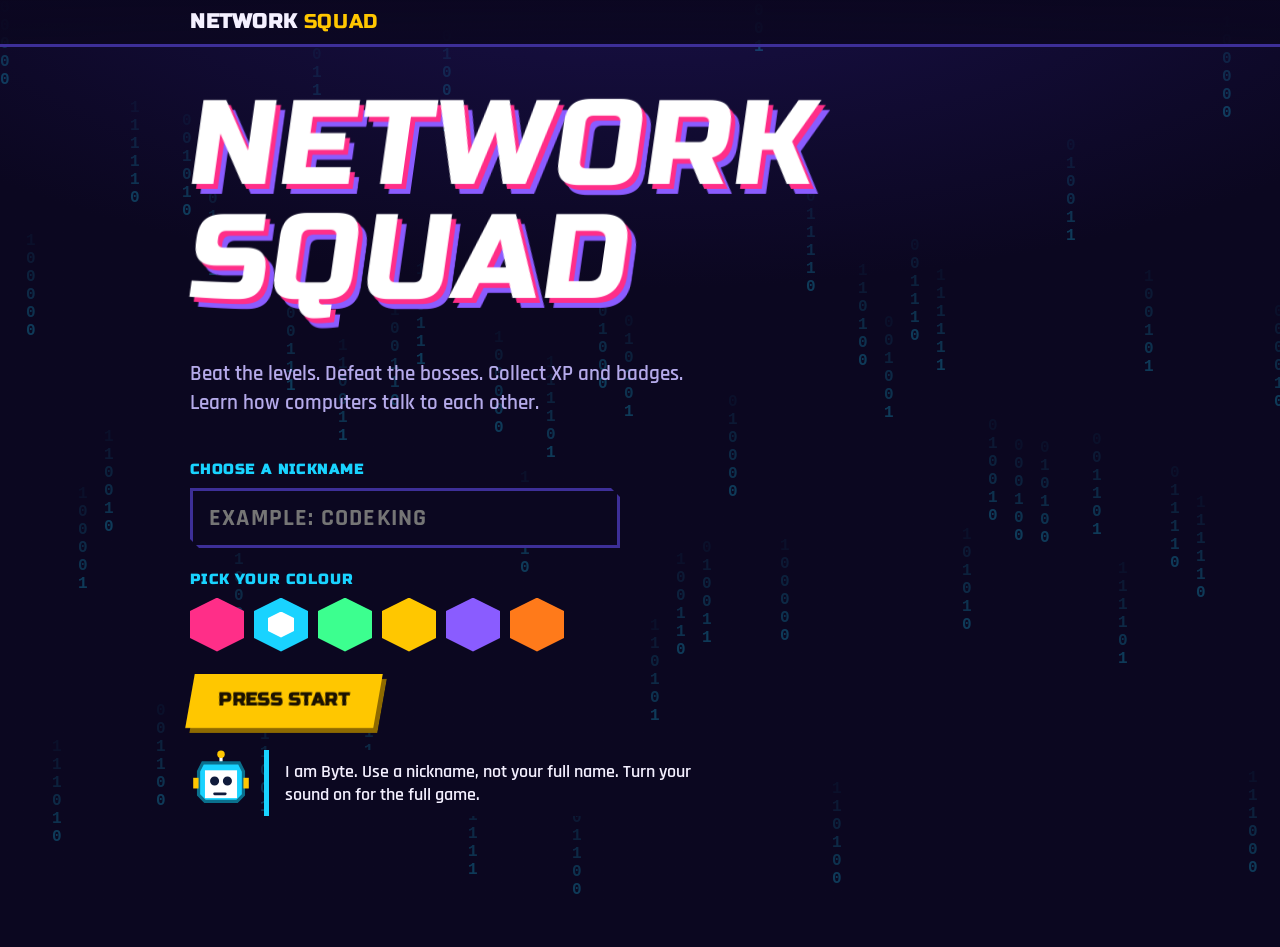
==== commit 3a4b01cc: "Add SSS2 Code Squad: Weeks 3, 4 and 8 (pivot tables, formulas, financial models, what-if, HTML, CSS)" ====
--- a/jss2-network/index.html
+++ b/jss2-network/index.html
@@ -683,7 +683,7 @@
 const lvlOf=x=>Math.floor(x/250)+1;
 const titleOf=x=>TITLES[Math.min(TITLES.length-1,lvlOf(x)-1)];
 function badges(){
-  const b=LEVELS.map((l,i)=>({n:l.badge,ic:['code','tool','gear','phone'][i],on:(S.boss[l.id]||0)>=3}));
+  const b=LEVELS.map((l,i)=>({n:l.badge,ic:l.bic||['code','tool','gear','phone','star','trophy'][i]||'star',on:(S.boss[l.id]||0)>=3}));
   b.push({n:'Perfect Score',ic:'star',on:Object.values(S.boss).some(v=>v===5)||S.final===10});
   b.push({n:'Combo Master',ic:'flame',on:S.best>=5});
   b.push({n:'Grand Champion',ic:'trophy',on:S.final>=8});
@@ -825,8 +825,8 @@
 function route(){
   const h=location.hash.slice(1)||'map';route.cur=h;
   if(!S.name||!route.started){start();return}
-  const m=h.match(/^l([1-4])$/);
-  if(m)level(+m[1]);else if(h==='final')finalRound();else if(h==='battle'&&typeof battleMode==='function')battleMode();else if(h==='board'&&typeof teacherBoard==='function')teacherBoard();else mapView();
+  const m=h.match(/^l(\d+)$/);
+  if(m&&+m[1]>=1&&+m[1]<=LEVELS.length)level(+m[1]);else if(h==='final')finalRound();else if(h==='battle'&&typeof battleMode==='function')battleMode();else if(h==='board'&&typeof teacherBoard==='function')teacherBoard();else mapView();
   window.scrollTo(0,0);paintHud();
 }
 addEventListener('hashchange',()=>{if(route.started)route()});
@@ -986,7 +986,7 @@
       MU.mode='menu';
       const prev=S.boss[n]||0,first=!done(n);const before=xpOf();S.boss[n]=Math.max(prev,score);save();
       const gain=xpOf()-before,ok=score>=3;
-      box.innerHTML=`<div class="result"><div class="eyebrow">Battle report</div><div class="big">${score}<span style="font-size:30px"> / ${total}</span></div>${stars(score>=5?3:score>=4?2:score>=3?1:0)}${gain>0?`<span class="xpg">+${gain} XP</span>`:''}<div class="byte" id="by2" style="width:100%"></div><div class="row" style="justify-content:flex-start"><button class="btn gh" id="re"><span>Rematch</span></button>${ok&&n<4?`<a class="btn" href="#l${n+1}"><span>Next level</span></a>`:''}${ok&&n===4?`<a class="btn" href="#final"><span>Grand Challenge</span></a>`:''}</div></div>`;
+      box.innerHTML=`<div class="result"><div class="eyebrow">Battle report</div><div class="big">${score}<span style="font-size:30px"> / ${total}</span></div>${stars(score>=5?3:score>=4?2:score>=3?1:0)}${gain>0?`<span class="xpg">+${gain} XP</span>`:''}<div class="byte" id="by2" style="width:100%"></div><div class="row" style="justify-content:flex-start"><button class="btn gh" id="re"><span>Rematch</span></button>${ok&&n<LEVELS.length?`<a class="btn" href="#l${n+1}"><span>Next level</span></a>`:''}${ok&&n===LEVELS.length?`<a class="btn" href="#final"><span>Grand Challenge</span></a>`:''}</div></div>`;
       say($('#by2',box),ok?'ok':'no',score===5?'PERFECT! The boss never had a chance.':ok?'Boss defeated! Next level unlocked. Fight again for more stars.':'You were beaten this time. Reveal the cards again, play the games and come back.');
       $('#re',box).onclick=()=>{musicSet('battle');MU.mode='battle';intro()};
       if(ok){sfx.win();burst(130)}else sfx.lose();
@@ -1891,7 +1891,7 @@
   app.innerHTML=`<div class="lh"><div class="eyebrow">All levels</div><h1><span class="skew">Grand Challenge</span></h1></div><div class="panel quest"><b>Beat the clock</b><span>10 mixed questions. Get 8 or more for the Grand Champion badge.</span></div><div class="w" id="fb" style="margin-top:16px;--acc:var(--violet)"></div><div class="row" style="padding-top:14px"><a class="btn gh" href="#map"><span>Back to map</span></a></div>`;
   const el=$('#fb');
   function go(){
-    const all=[];for(let l=0;l<4;l++)for(let k=0;k<5;k++)all.push([l,k]);
+    const all=[];for(let l=0;l<LEVELS.length;l++)for(let k=0;k<MCQ[l].length;k++)all.push([l,k]);
     const qs=shuffle(all).slice(0,10).map(([l,k])=>mkQ(l,k));
     el.innerHTML='<div id="fq" style="display:grid;gap:14px"></div>';
     mcqRun($('#fq'),qs,{time:25,done:async(score,total,box)=>{
